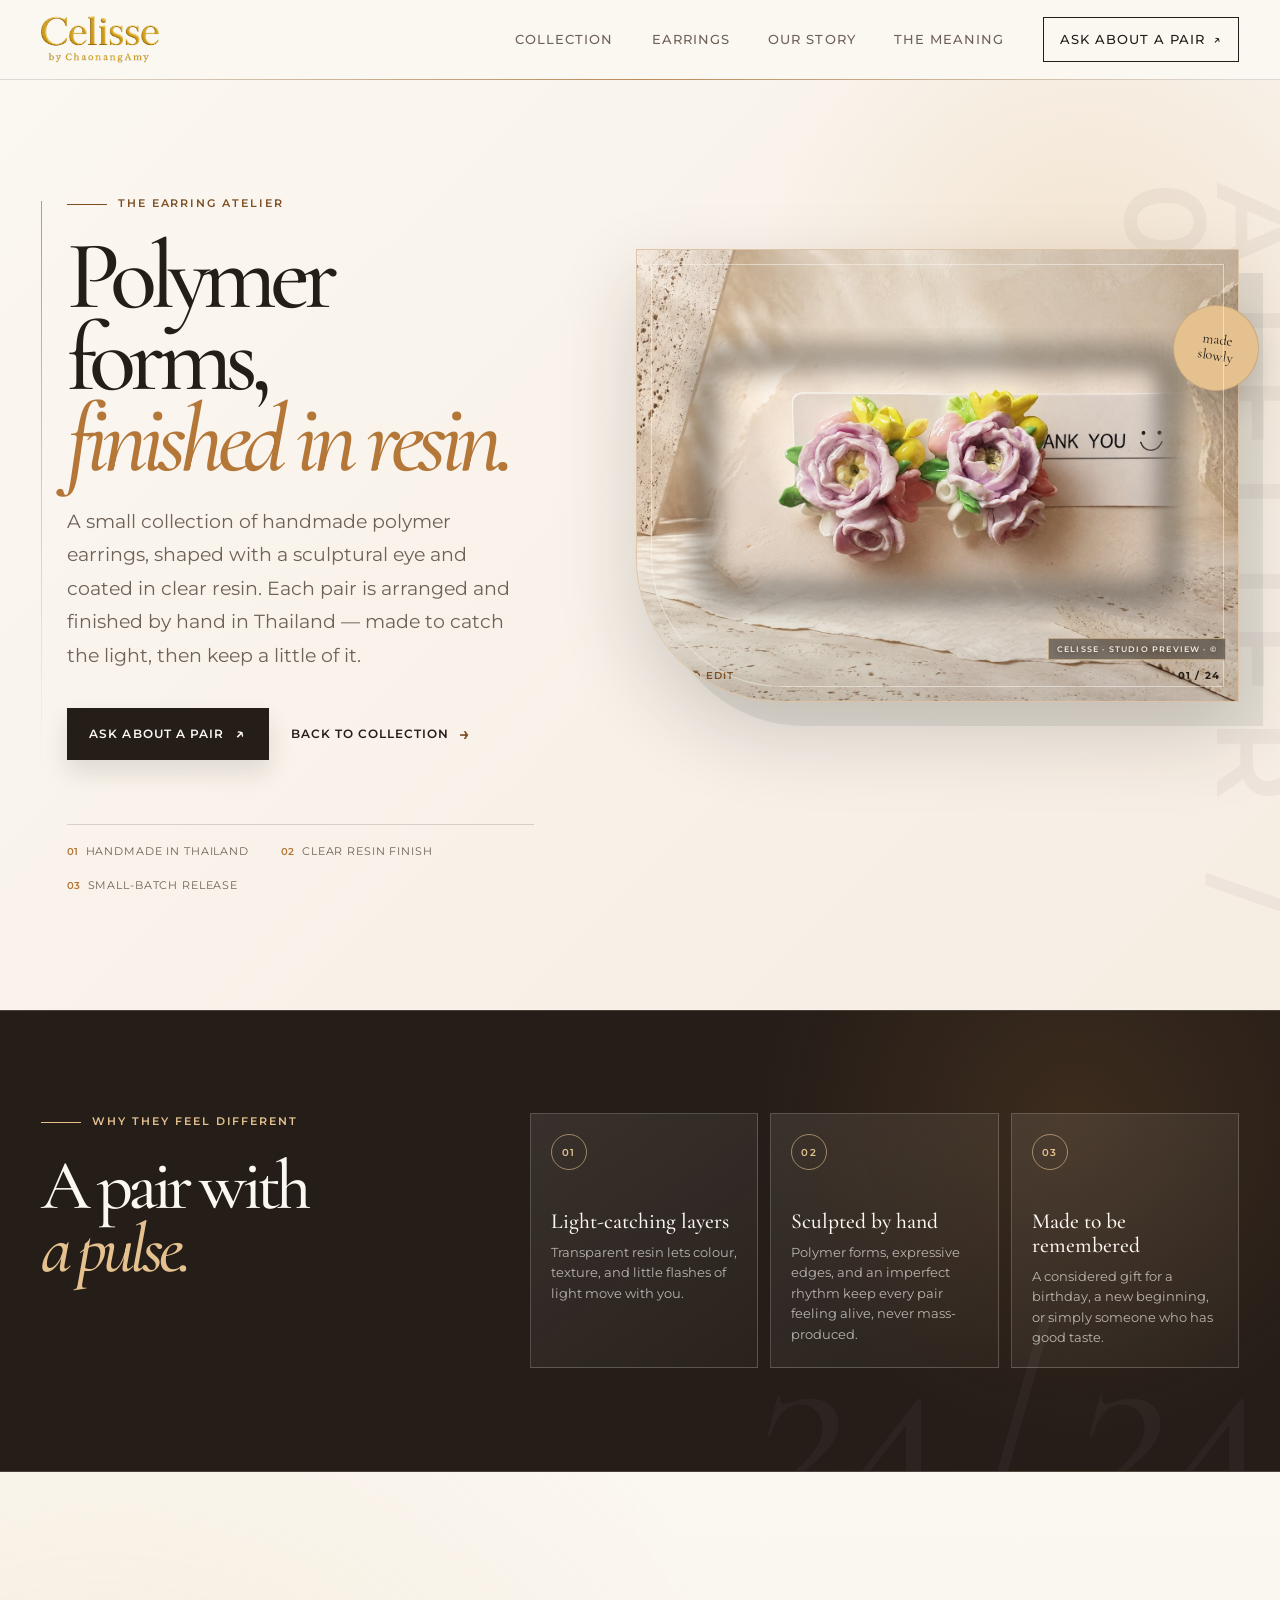
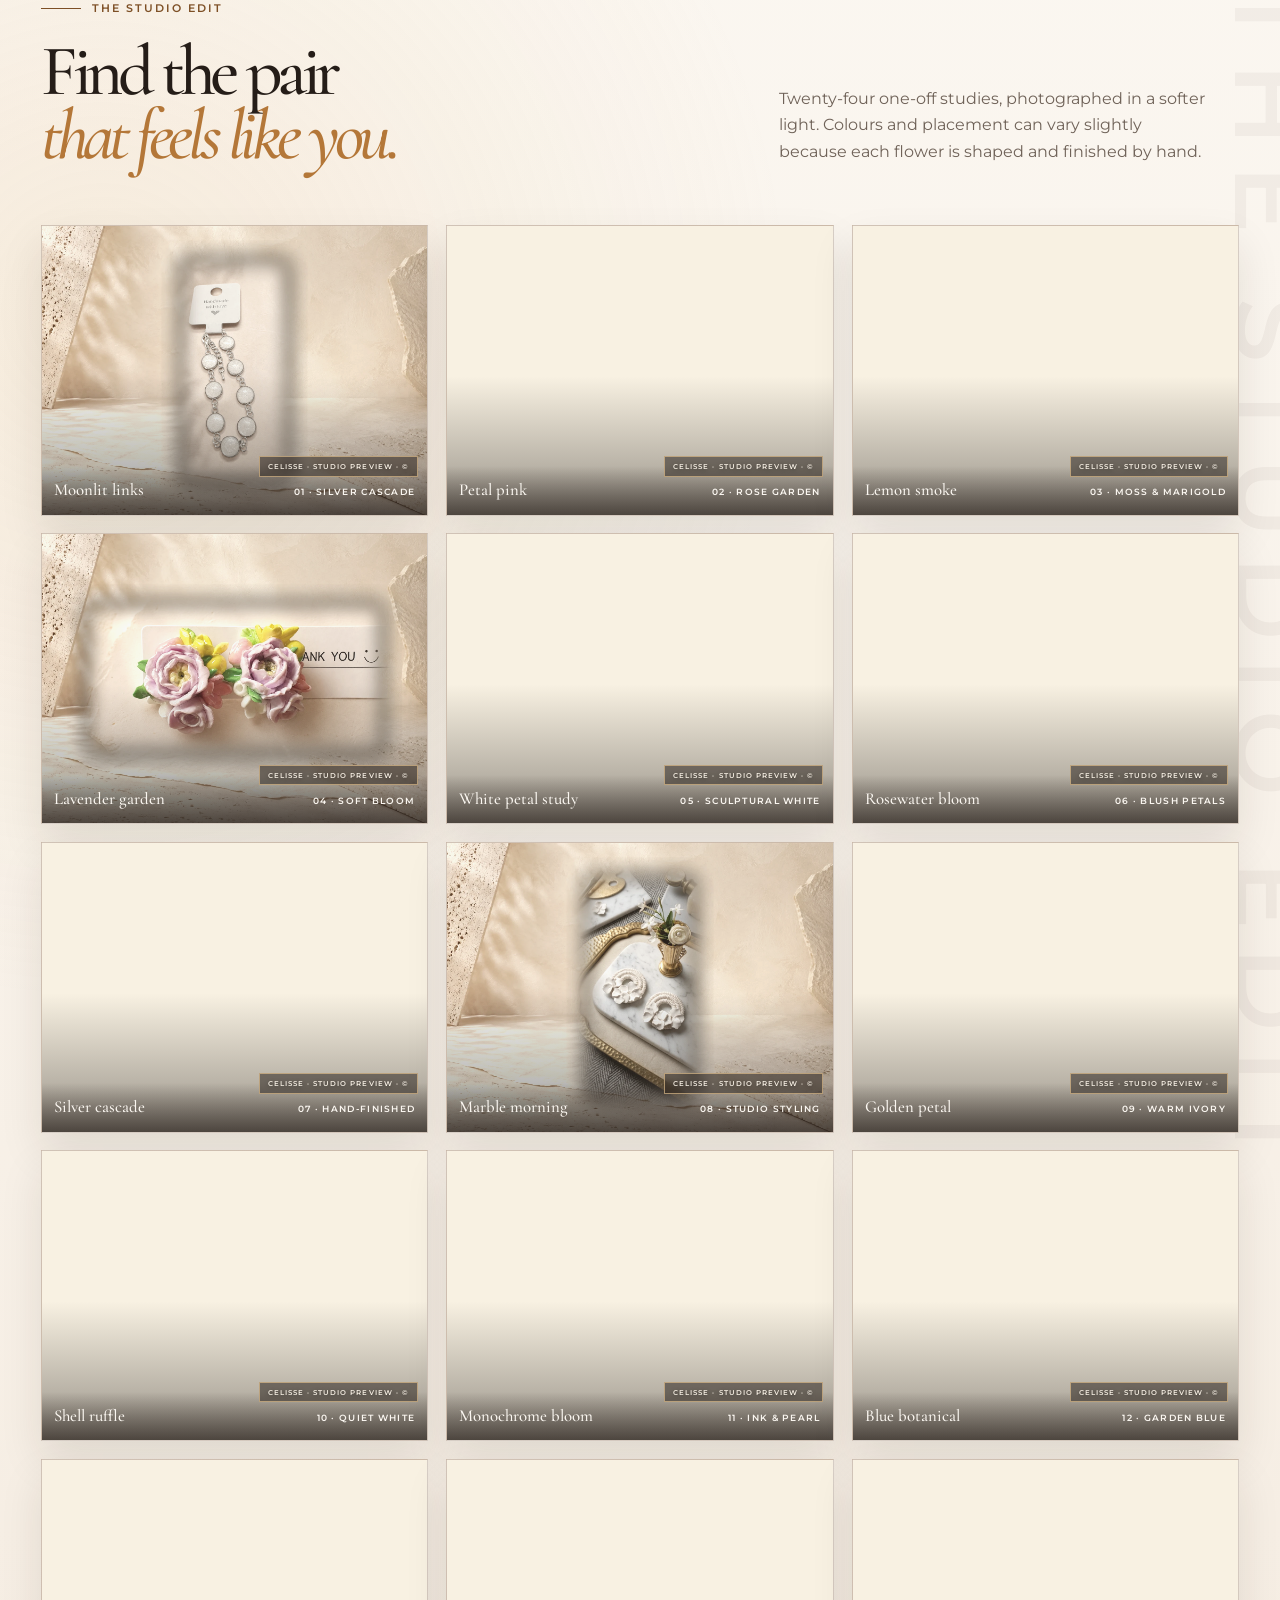
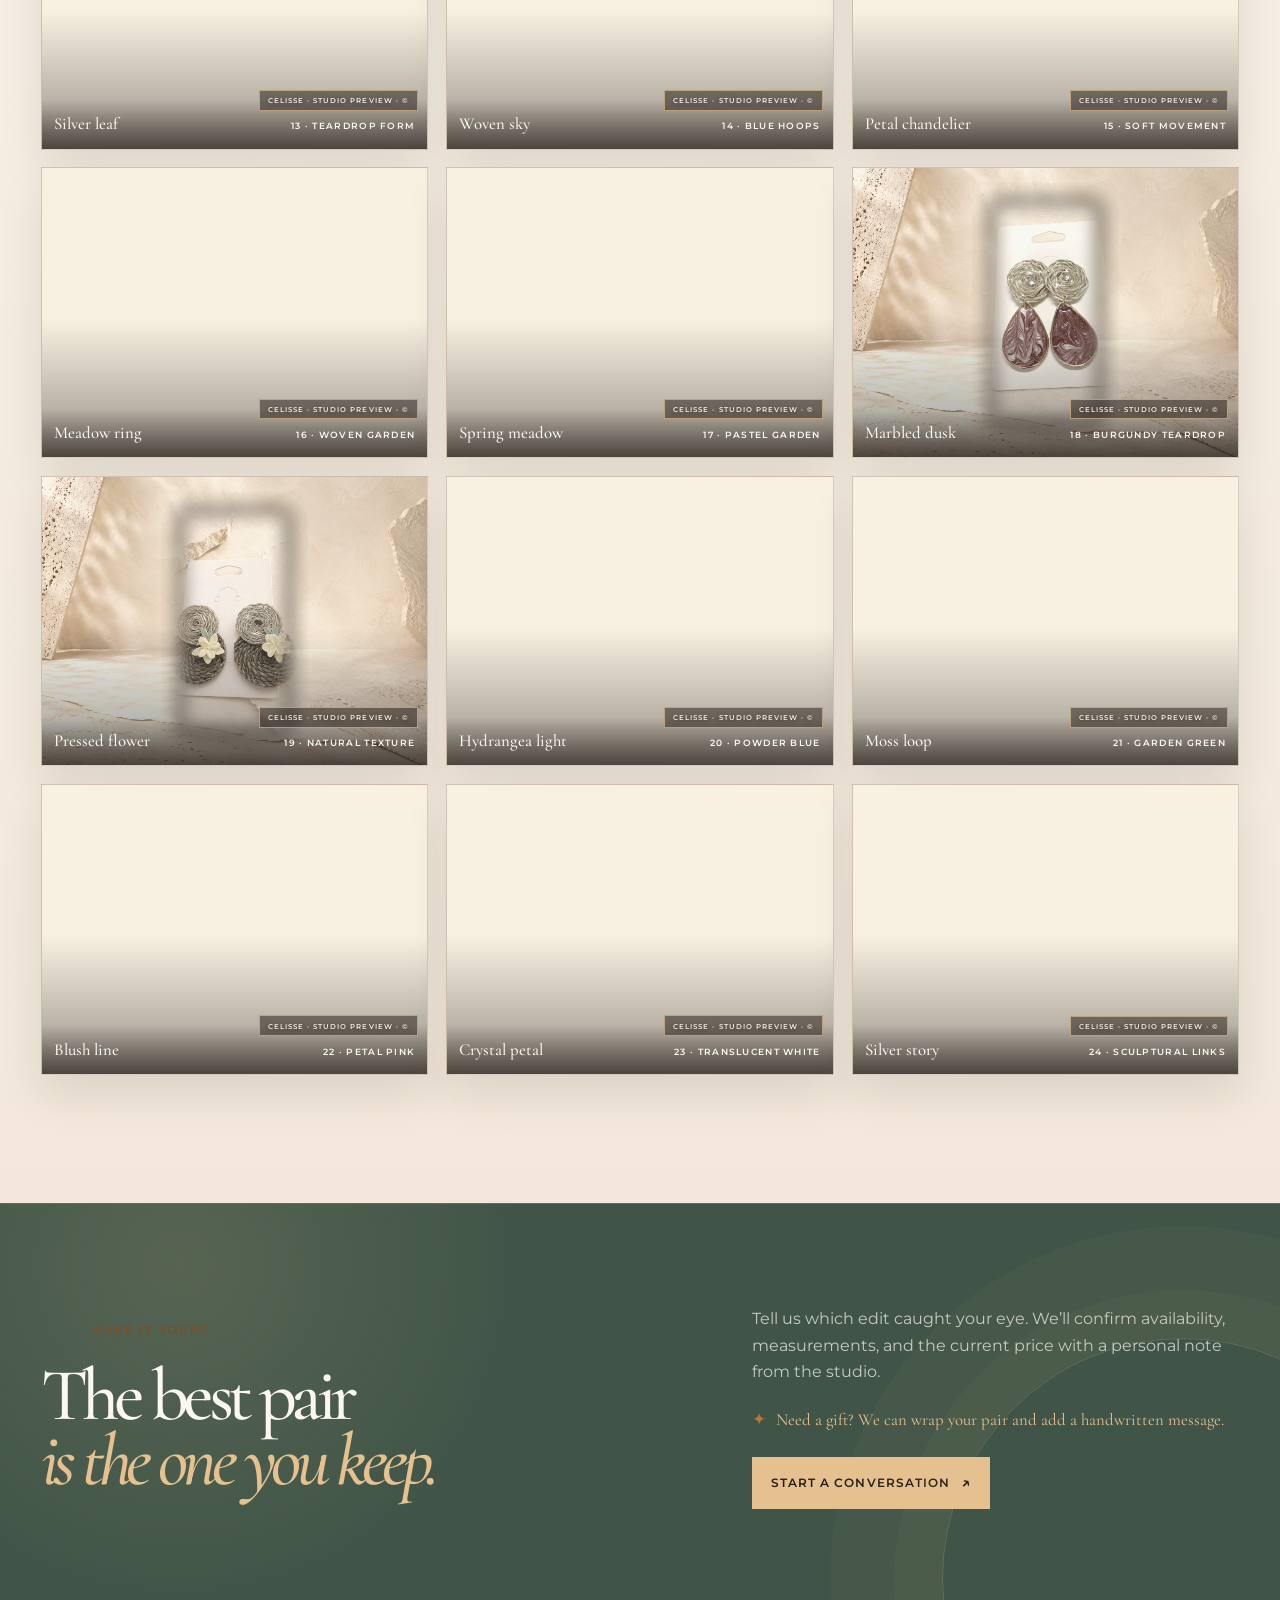
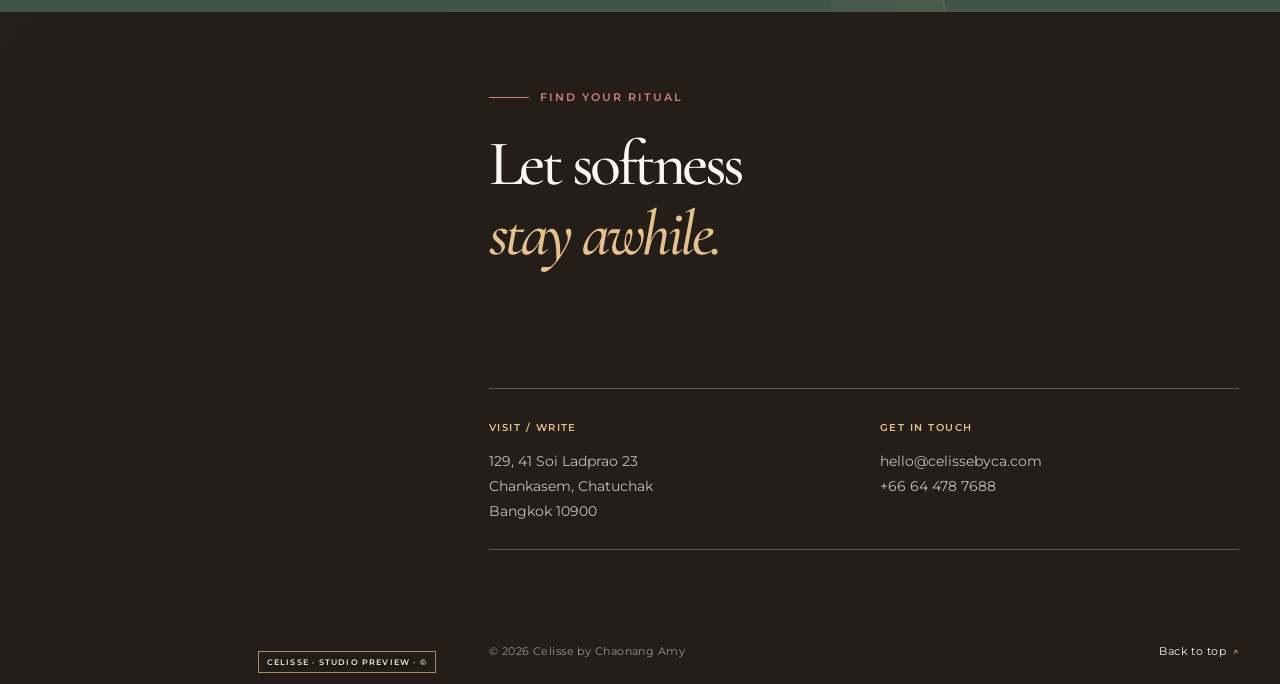
==== earrings.html @ 9ef57539 "Create generated landscape earring plates" ====
<!DOCTYPE html>
<html lang="en">
<head>
  <meta charset="UTF-8">
  <meta name="viewport" content="width=device-width, initial-scale=1.0">
  <meta name="description" content="The Celisse earring atelier — handmade polymer earrings finished with clear resin, made in small batches in Thailand.">
  <title>The Earring Atelier | Celisse by Chaonang Amy</title>
  <link rel="preconnect" href="https://fonts.googleapis.com">
  <link rel="preconnect" href="https://fonts.gstatic.com" crossorigin>
  <link href="https://fonts.googleapis.com/css2?family=Cormorant+Garamond:ital,wght@0,400;0,500;0,600;0,700;1,400;1,500&family=Montserrat:wght@400;500;600;700&display=swap" rel="stylesheet">
  <link rel="stylesheet" href="assets/css/styles.css?v=20260905-earring-luxury-v4">
</head>
<body class="earrings-page">
  <a class="skip-link" href="#main-content">Skip to content</a>

  <header class="site-header" id="top">
    <a class="brand" href="index.html#top" aria-label="Celisse by Chaonang Amy home">
      <img src="assets/images/logo-no-bg.png" alt="" class="brand-mark">
    </a>
    <button class="menu-toggle" type="button" aria-expanded="false" aria-controls="site-nav">
      <span class="menu-toggle-label">Menu</span>
      <span class="menu-icon" aria-hidden="true"><i></i><i></i></span>
    </button>
    <nav class="site-nav" id="site-nav" aria-label="Primary navigation">
      <a href="index.html#collection">Collection</a>
      <a href="earrings.html?v=earring-landscape-v1#atelier">Earrings</a>
      <a href="index.html#story">Our story</a>
      <a href="index.html#meaning">The meaning</a>
      <a class="nav-cta" href="#contact">Ask about a pair <span aria-hidden="true">↗</span></a>
    </nav>
  </header>

  <main id="main-content">
    <section class="earring-hero" id="atelier" aria-labelledby="earring-title">
      <div class="earring-hero-copy">
        <p class="eyebrow"><span class="eyebrow-line" aria-hidden="true"></span> The earring atelier</p>
        <h1 id="earring-title">Polymer forms,<br><em>finished in resin.</em></h1>
        <p class="earring-hero-intro">A small collection of handmade polymer earrings, shaped with a sculptural eye and coated in clear resin. Each pair is arranged and finished by hand in Thailand — made to catch the light, then keep a little of it.</p>
        <div class="earring-hero-actions">
          <a class="button button--solid" href="#contact">Ask about a pair <span aria-hidden="true">↗</span></a>
          <a class="text-link" href="index.html#collection">Back to collection <span aria-hidden="true">→</span></a>
        </div>
        <dl class="earring-proof" aria-label="Earring details">
          <div><dt>01</dt><dd>Handmade in Thailand</dd></div>
          <div><dt>02</dt><dd>Clear resin finish</dd></div>
          <div><dt>03</dt><dd>Small-batch release</dd></div>
        </dl>
      </div>
      <div class="earring-hero-art">
        <figure class="earring-hero-frame">
          <img src="assets/images/earrings/S__8839174_0-landscape.webp" alt="Lavender and yellow floral handmade resin earrings on a warm ivory studio surface" fetchpriority="high">
          <figcaption><span>Studio edit</span><strong>01 / 24</strong></figcaption>
        </figure>
        <span class="earring-stamp" aria-hidden="true">made<br>slowly</span>
      </div>
    </section>

    <section class="earring-values" aria-labelledby="values-title">
      <div class="earring-values-heading">
        <p class="eyebrow"><span class="eyebrow-line" aria-hidden="true"></span> Why they feel different</p>
        <h2 id="values-title">A pair with<br><em>a pulse.</em></h2>
      </div>
      <div class="earring-values-grid">
        <article><span>01</span><h3>Light-catching layers</h3><p>Transparent resin lets colour, texture, and little flashes of light move with you.</p></article>
        <article><span>02</span><h3>Sculpted by hand</h3><p>Polymer forms, expressive edges, and an imperfect rhythm keep every pair feeling alive, never mass-produced.</p></article>
        <article><span>03</span><h3>Made to be remembered</h3><p>A considered gift for a birthday, a new beginning, or simply someone who has good taste.</p></article>
      </div>
    </section>

    <section class="earring-gallery-section" id="collection" aria-labelledby="gallery-title">
      <div class="earring-section-heading">
        <div>
          <p class="eyebrow"><span class="eyebrow-line" aria-hidden="true"></span> The studio edit</p>
          <h2 id="gallery-title">Find the pair<br><em>that feels like you.</em></h2>
        </div>
        <p>Twenty-four one-off studies, photographed in a softer light. Colours and placement can vary slightly because each flower is shaped and finished by hand.</p>
      </div>

        <div class="earring-grid" aria-label="Handmade polymer earrings finished in resin collection">
        <figure class="earring-tile earring-tile--large" data-reveal><img src="assets/images/earrings/S__8593462_0-landscape.webp" alt="Silver polymer chain earrings with resin finish on an ivory surface" loading="lazy" decoding="async"><figcaption><strong>Moonlit links</strong><small>01 · silver cascade</small></figcaption></figure>
        <figure class="earring-tile" data-reveal><img src="assets/images/earrings/S__8839172_0-landscape.webp" alt="Pink floral resin earrings" loading="lazy" decoding="async"><figcaption><strong>Petal pink</strong><small>02 · rose garden</small></figcaption></figure>
        <figure class="earring-tile" data-reveal><img src="assets/images/earrings/S__8839173_0-landscape.webp" alt="Yellow and charcoal floral resin earrings" loading="lazy" decoding="async"><figcaption><strong>Lemon smoke</strong><small>03 · moss &amp; marigold</small></figcaption></figure>
        <figure class="earring-tile" data-reveal><img src="assets/images/earrings/S__8839174_0-landscape.webp" alt="Lavender and yellow floral resin earrings" loading="lazy" decoding="async"><figcaption><strong>Lavender garden</strong><small>04 · soft bloom</small></figcaption></figure>
        <figure class="earring-tile earring-tile--wide" data-reveal><img src="assets/images/earrings/S__8839175_0-landscape.webp" alt="White sculptural petal resin earrings" loading="lazy" decoding="async"><figcaption><strong>White petal study</strong><small>05 · sculptural white</small></figcaption></figure>
        <figure class="earring-tile" data-reveal><img src="assets/images/earrings/S__8839176-landscape.webp" alt="Pink and white floral resin earrings" loading="lazy" decoding="async"><figcaption><strong>Rosewater bloom</strong><small>06 · blush petals</small></figcaption></figure>
        <figure class="earring-tile" data-reveal><img src="assets/images/earrings/S__8593442-landscape.webp" alt="Silver cascading polymer earrings with resin finish" loading="lazy" decoding="async"><figcaption><strong>Silver cascade</strong><small>07 · hand-finished</small></figcaption></figure>
        <figure class="earring-tile earring-tile--wide" data-reveal><img src="assets/images/earrings/S__8593444_0-landscape.webp" alt="White floral earrings styled on a marble tray" loading="lazy" decoding="async"><figcaption><strong>Marble morning</strong><small>08 · studio styling</small></figcaption></figure>
        <figure class="earring-tile" data-reveal><img src="assets/images/earrings/S__8593445_0-landscape.webp" alt="Gold and white floral resin earrings" loading="lazy" decoding="async"><figcaption><strong>Golden petal</strong><small>09 · warm ivory</small></figcaption></figure>
        <figure class="earring-tile" data-reveal><img src="assets/images/earrings/S__8593446_0-landscape.webp" alt="White shell-like resin earrings" loading="lazy" decoding="async"><figcaption><strong>Shell ruffle</strong><small>10 · quiet white</small></figcaption></figure>
        <figure class="earring-tile" data-reveal><img src="assets/images/earrings/S__8593447_0-landscape.webp" alt="White floral resin earrings with dark accents" loading="lazy" decoding="async"><figcaption><strong>Monochrome bloom</strong><small>11 · ink &amp; pearl</small></figcaption></figure>
        <figure class="earring-tile earring-tile--wide" data-reveal><img src="assets/images/earrings/S__8593448_0-landscape.webp" alt="Blue flower resin earrings with green circular detail" loading="lazy" decoding="async"><figcaption><strong>Blue botanical</strong><small>12 · garden blue</small></figcaption></figure>
        <figure class="earring-tile" data-reveal><img src="assets/images/earrings/S__8593449_0-landscape.webp" alt="Green and silver teardrop resin earrings" loading="lazy" decoding="async"><figcaption><strong>Silver leaf</strong><small>13 · teardrop form</small></figcaption></figure>
        <figure class="earring-tile" data-reveal><img src="assets/images/earrings/S__8593450_0-landscape.webp" alt="Blue floral hoop resin earrings" loading="lazy" decoding="async"><figcaption><strong>Woven sky</strong><small>14 · blue hoops</small></figcaption></figure>
        <figure class="earring-tile" data-reveal><img src="assets/images/earrings/S__8593451_0-landscape.webp" alt="White petal chandelier resin earrings" loading="lazy" decoding="async"><figcaption><strong>Petal chandelier</strong><small>15 · soft movement</small></figcaption></figure>
        <figure class="earring-tile earring-tile--wide" data-reveal><img src="assets/images/earrings/S__8593452_0-landscape.webp" alt="Natural woven circle earrings with pale yellow flowers" loading="lazy" decoding="async"><figcaption><strong>Meadow ring</strong><small>16 · woven garden</small></figcaption></figure>
        <figure class="earring-tile" data-reveal><img src="assets/images/earrings/S__8593453_0-landscape.webp" alt="Pastel floral woven resin earrings" loading="lazy" decoding="async"><figcaption><strong>Spring meadow</strong><small>17 · pastel garden</small></figcaption></figure>
        <figure class="earring-tile earring-tile--large" data-reveal><img src="assets/images/earrings/S__8593455_0-landscape.webp" alt="Marbled burgundy teardrop resin earrings" loading="lazy" decoding="async"><figcaption><strong>Marbled dusk</strong><small>18 · burgundy teardrop</small></figcaption></figure>
        <figure class="earring-tile" data-reveal><img src="assets/images/earrings/S__8593456_0-landscape.webp" alt="Woven neutral earrings with a pale yellow flower" loading="lazy" decoding="async"><figcaption><strong>Pressed flower</strong><small>19 · natural texture</small></figcaption></figure>
        <figure class="earring-tile" data-reveal><img src="assets/images/earrings/S__8593457_0-landscape.webp" alt="Blue flower earrings with dark green circular detail" loading="lazy" decoding="async"><figcaption><strong>Hydrangea light</strong><small>20 · powder blue</small></figcaption></figure>
        <figure class="earring-tile" data-reveal><img src="assets/images/earrings/S__8593458_0-landscape.webp" alt="Green loop earrings with white flowers" loading="lazy" decoding="async"><figcaption><strong>Moss loop</strong><small>21 · garden green</small></figcaption></figure>
        <figure class="earring-tile earring-tile--wide" data-reveal><img src="assets/images/earrings/S__8593459_0-landscape.webp" alt="Pink flower earrings with slim gold bars" loading="lazy" decoding="async"><figcaption><strong>Blush line</strong><small>22 · petal pink</small></figcaption></figure>
        <figure class="earring-tile" data-reveal><img src="assets/images/earrings/S__8593460_0-landscape.webp" alt="Clear white petal drop resin earrings" loading="lazy" decoding="async"><figcaption><strong>Crystal petal</strong><small>23 · translucent white</small></figcaption></figure>
        <figure class="earring-tile" data-reveal><img src="assets/images/earrings/S__8593461_0-landscape.webp" alt="Long silver polymer chain earrings with resin finish" loading="lazy" decoding="async"><figcaption><strong>Silver story</strong><small>24 · sculptural links</small></figcaption></figure>
      </div>
    </section>

    <section class="earring-order" id="contact" aria-labelledby="order-title">
      <div>
        <p class="eyebrow"><span class="eyebrow-line" aria-hidden="true"></span> Make it yours</p>
        <h2 id="order-title">The best pair<br><em>is the one you keep.</em></h2>
      </div>
      <div class="earring-order-copy">
        <p>Tell us which edit caught your eye. We’ll confirm availability, measurements, and the current price with a personal note from the studio.</p>
        <p class="order-note"><span aria-hidden="true">✦</span> Need a gift? We can wrap your pair and add a handwritten message.</p>
        <a class="button button--solid" href="mailto:hello@celissebyca.com?subject=Celisse%20earring%20enquiry">Start a conversation <span aria-hidden="true">↗</span></a>
      </div>
    </section>
  </main>

  <footer class="site-footer earring-footer">
    <div class="footer-image"><img src="assets/images/footer-products.png" alt="Celisse botanical bath and skincare objects" loading="lazy" decoding="async"></div>
    <div class="footer-content">
      <div class="footer-heading"><p class="eyebrow"><span class="eyebrow-line" aria-hidden="true"></span> Find your ritual</p><h2>Let softness<br><em>stay awhile.</em></h2></div>
      <div class="contact-grid"><div><span class="contact-label">Visit / write</span><p>129, 41 Soi Ladprao 23<br>Chankasem, Chatuchak<br>Bangkok 10900</p></div><div><span class="contact-label">Get in touch</span><p><a href="mailto:hello@celissebyca.com">hello@celissebyca.com</a><br><a href="tel:+66644787688">+66 64 478 7688</a></p></div></div>
      <div class="footer-bottom"><span>© <span class="current-year">2026</span> Celisse by Chaonang Amy</span><a href="#top">Back to top <span aria-hidden="true">↗</span></a></div>
    </div>
  </footer>

  <script>
    document.documentElement.classList.add('js-ready');
    const menuToggle = document.querySelector('.menu-toggle');
    const siteNav = document.querySelector('#site-nav');
    menuToggle.addEventListener('click', () => {
      const isOpen = menuToggle.getAttribute('aria-expanded') === 'true';
      menuToggle.setAttribute('aria-expanded', String(!isOpen));
      siteNav.classList.toggle('is-open', !isOpen);
    });
    siteNav.querySelectorAll('a').forEach((link) => link.addEventListener('click', () => { menuToggle.setAttribute('aria-expanded', 'false'); siteNav.classList.remove('is-open'); }));
    document.querySelectorAll('a[href="#top"]').forEach((link) => link.addEventListener('click', (event) => { event.preventDefault(); window.scrollTo({ top: 0, behavior: window.matchMedia('(prefers-reduced-motion: reduce)').matches ? 'auto' : 'smooth' }); }));
    const revealItems = document.querySelectorAll('[data-reveal]');
    if ('IntersectionObserver' in window && !window.matchMedia('(prefers-reduced-motion: reduce)').matches) {
      const observer = new IntersectionObserver((entries, io) => entries.forEach((entry) => { if (entry.isIntersecting) { entry.target.classList.add('is-visible'); io.unobserve(entry.target); } }), { threshold: 0.08 });
      revealItems.forEach((item) => observer.observe(item));
    } else revealItems.forEach((item) => item.classList.add('is-visible'));
    /* Protect public image previews without blocking normal page navigation. */
    const protectedFrames = '.earring-hero-frame, .earring-tile, .footer-image';
    document.querySelectorAll('img:not(.brand-mark)').forEach((image) => {
      image.draggable = false;
      image.classList.add('protected-image');
      image.addEventListener('dragstart', (event) => event.preventDefault());
      const frame = image.closest(protectedFrames);
      if (!frame || frame.querySelector('.media-watermark')) return;
      frame.classList.add('media-protected');
      const watermark = document.createElement('span');
      watermark.className = 'media-watermark';
      watermark.setAttribute('aria-hidden', 'true');
      watermark.textContent = 'Celisse · studio preview · ©';
      frame.append(watermark);
    });
    const preventImageSelection = (event) => {
      const target = event.target;
      if (target instanceof Element && target.closest('img')) event.preventDefault();
    };
    document.addEventListener('selectstart', preventImageSelection);
    document.addEventListener('copy', (event) => {
      const selection = window.getSelection();
      if (!selection || !selection.rangeCount) return;
      const fragment = selection.getRangeAt(0).cloneContents();
      if (fragment.querySelector && fragment.querySelector('img')) event.preventDefault();
    });
    document.addEventListener('keydown', (event) => {
      if (!(event.ctrlKey || event.metaKey) || event.altKey) return;
      const active = document.activeElement;
      if (active && (active.tagName === 'INPUT' || active.tagName === 'TEXTAREA' || active.isContentEditable)) return;
      const key = event.key.toLowerCase();
      if (key === 's' || key === 'u') event.preventDefault();
    });
    document.addEventListener('contextmenu', (event) => {
      if (event.target.closest('img')) event.preventDefault();
    });
    document.querySelectorAll('.current-year').forEach((year) => { year.textContent = new Date().getFullYear(); });
  </script>
</body>
</html>
---- assets/css/styles.css ----
:root {
  --ink: #2e2924;
  --ink-soft: #665d54;
  --paper: #faf6f0;
  --paper-deep: #f1e6d9;
  --paper-warm: #e9d1b7;
  --amber: #b5782d;
  --amber-dark: #85551f;
  --rose: #d7958e;
  --rose-pale: #f3ded8;
  --moss: #697562;
  --line: rgba(46, 41, 36, 0.16);
  --serif: 'Lora', Georgia, serif;
  --sans: 'Inter', Arial, sans-serif;
  --max-width: 1240px;
  --gutter: clamp(1.25rem, 4vw, 4rem);
  --shadow: 0 24px 60px rgba(83, 56, 32, 0.14);
  --ease-silk: cubic-bezier(0.22, 0.72, 0.24, 1);
  --ease-exit: cubic-bezier(0.4, 0, 1, 1);
  --duration-fast: 180ms;
  --duration-base: 320ms;
  --duration-slow: 700ms;
}

* { box-sizing: border-box; }

html { scroll-behavior: smooth; scroll-padding-top: 5.5rem; }

body {
  margin: 0;
  overflow-x: hidden;
  background: var(--paper);
  color: var(--ink);
  font-family: var(--sans);
  font-size: 1rem;
  line-height: 1.65;
  -webkit-font-smoothing: antialiased;
}

img { display: block; max-width: 100%; }
a { color: inherit; }

.skip-link { position: fixed; top: 0.75rem; left: 0.75rem; z-index: 20; padding: 0.65rem 1rem; border-radius: 999px; background: var(--ink); color: var(--paper); transform: translateY(-160%); transition: transform var(--duration-fast) var(--ease-silk); }
.skip-link:focus { transform: translateY(0); }
:focus-visible { outline: 2px solid var(--amber-dark); outline-offset: 4px; }

.site-header { position: sticky; top: 0; z-index: 10; display: flex; align-items: center; justify-content: space-between; gap: 2rem; max-width: 1440px; margin: 0 auto; padding: 1rem var(--gutter); border-bottom: 1px solid var(--line); background: rgba(250, 246, 240, 0.9); backdrop-filter: blur(16px); }
.brand { display: inline-flex; align-items: center; gap: 0.7rem; flex-shrink: 0; text-decoration: none; }
.brand-mark { width: 3.2rem; height: 2rem; object-fit: contain; }
.brand-name { font-family: var(--serif); font-size: 1.1rem; letter-spacing: 0.02em; }
.brand-name small { display: block; margin-top: -0.25rem; color: var(--amber-dark); font-family: var(--sans); font-size: 0.58rem; font-weight: 600; letter-spacing: 0.19em; text-transform: uppercase; }
.site-nav { display: flex; align-items: center; gap: clamp(1rem, 3vw, 2.4rem); }
.site-nav a { color: var(--ink-soft); font-size: 0.8rem; font-weight: 500; letter-spacing: 0.08em; text-decoration: none; text-transform: uppercase; transition: color var(--duration-fast) var(--ease-silk); }
.site-nav a:hover { color: var(--amber-dark); }
.site-nav .nav-cta { display: inline-flex; align-items: center; gap: 0.5rem; padding: 0.7rem 1rem; border: 1px solid var(--ink); color: var(--ink); }
.site-nav .nav-cta:hover { background: var(--ink); color: var(--paper); }
.menu-toggle { display: none; }

.hero { display: grid; grid-template-columns: minmax(0, 0.93fr) minmax(22rem, 1.07fr); gap: clamp(2rem, 7vw, 7rem); align-items: center; max-width: var(--max-width); min-height: min(790px, calc(100vh - 5rem)); margin: 0 auto; padding: clamp(4.5rem, 9vw, 8rem) var(--gutter); }
.hero-copy { position: relative; z-index: 1; }
.eyebrow { display: flex; align-items: center; gap: 0.7rem; margin: 0 0 1.4rem; color: var(--amber-dark); font-size: 0.68rem; font-weight: 600; letter-spacing: 0.18em; text-transform: uppercase; }
.eyebrow-line { display: inline-block; width: 2.5rem; height: 1px; background: currentColor; }
h1, h2, h3, p { margin-top: 0; }
h1, h2, h3 { font-family: var(--serif); font-weight: 500; line-height: 1.1; }
h1 { max-width: 12ch; margin-bottom: 1.5rem; font-size: clamp(3.5rem, 7.5vw, 7.25rem); letter-spacing: -0.065em; }
h1 em, h2 em { color: var(--amber); font-style: italic; }
.hero-intro { max-width: 34rem; margin-bottom: 2.2rem; color: var(--ink-soft); font-size: clamp(1rem, 1.5vw, 1.16rem); }
.hero-actions { display: flex; flex-wrap: wrap; align-items: center; gap: 1.5rem; }
.button { display: inline-flex; align-items: center; justify-content: center; min-height: 2.9rem; padding: 0.75rem 1.1rem; border: 1px solid transparent; font-size: 0.75rem; font-weight: 600; letter-spacing: 0.09em; text-decoration: none; text-transform: uppercase; transition: background var(--duration-fast) var(--ease-silk), color var(--duration-fast) var(--ease-silk), transform var(--duration-fast) var(--ease-silk); }
.button span { margin-left: 0.65rem; font-size: 1rem; }
.button--solid { background: var(--ink); color: var(--paper); }
.button--solid:hover { background: var(--amber-dark); transform: translateY(-2px); }
.button--soft { border-color: var(--line); background: rgba(250, 246, 240, 0.72); color: var(--ink); }
.button--soft:hover { border-color: var(--ink); background: var(--paper); transform: translateY(-2px); }
.button:active, .pathway:active { transform: scale(0.98); }
.text-link { display: inline-flex; align-items: center; gap: 0.65rem; color: var(--ink); font-size: 0.78rem; font-weight: 600; letter-spacing: 0.08em; text-decoration: none; text-transform: uppercase; }
.text-link span { color: var(--amber-dark); font-size: 1.15rem; transition: transform var(--duration-fast) var(--ease-silk); }
.text-link:hover span { transform: translateX(0.25rem); }
.text-button { padding: 0; border: 0; background: transparent; cursor: pointer; font: inherit; }
.hero-notes { display: flex; flex-wrap: wrap; gap: clamp(1rem, 3vw, 2.5rem); margin: 4rem 0 0; padding: 1.1rem 0 0; border-top: 1px solid var(--line); }
.hero-notes div { display: flex; align-items: baseline; gap: 0.5rem; }
.hero-notes dt { color: var(--amber); font-size: 0.65rem; font-weight: 600; }
.hero-notes dd { margin: 0; color: var(--ink-soft); font-size: 0.7rem; letter-spacing: 0.09em; text-transform: uppercase; }

.hero-art { position: relative; min-height: 34rem; }
.hero-art-frame { position: absolute; inset: 0 2rem 2.5rem 0; overflow: hidden; background: var(--paper-warm); box-shadow: var(--shadow); }
.hero-art-frame::after { position: absolute; inset: 0; content: ''; background: linear-gradient(145deg, rgba(255, 248, 236, 0.15), transparent 55%); pointer-events: none; }
.hero-art-frame img { width: 100%; height: 100%; object-fit: cover; object-position: center; }
.hero-caption { position: absolute; right: 0; bottom: 0; display: grid; grid-template-columns: auto 1fr; gap: 1rem; width: min(21rem, 80%); padding: 1.1rem 0 0 1.2rem; border-top: 1px solid var(--ink); background: var(--paper); }
.hero-caption-number { color: var(--amber-dark); font-size: 0.65rem; font-weight: 600; letter-spacing: 0.12em; }
.hero-caption-copy { font-family: var(--serif); font-size: 1.1rem; line-height: 1.3; }
.hero-seal { position: absolute; top: 2.5rem; right: -2.4rem; display: flex; align-items: center; gap: 0.35rem; padding: 0.5rem 0.8rem; background: var(--rose); color: var(--ink); font-size: 0.62rem; font-weight: 600; letter-spacing: 0.1em; text-transform: uppercase; transform: rotate(90deg); transform-origin: center; }
.hero-seal-dot { color: var(--paper); }

@keyframes rise-in {
  from { opacity: 0; transform: translateY(1rem); }
  to { opacity: 1; transform: translateY(0); }
}

@keyframes image-in {
  from { opacity: 0; transform: translate3d(0, 1rem, 0) scale(0.985); }
  to { opacity: 1; transform: translate3d(0, 0, 0) scale(1); }
}

@keyframes dialog-in {
  from { opacity: 0; transform: translateY(0.75rem) scale(0.985); }
  to { opacity: 1; transform: translateY(0) scale(1); }
}

@keyframes status-in {
  from { opacity: 0; transform: translateY(-0.25rem); }
  to { opacity: 1; transform: translateY(0); }
}

@keyframes flame-glow {
  0%, 100% { opacity: 0.42; transform: translateX(-50%) scale(0.9); }
  32% { opacity: 0.62; transform: translateX(-50%) scale(1.02); }
  57% { opacity: 0.48; transform: translateX(-50%) scale(0.94); }
  79% { opacity: 0.7; transform: translateX(-50%) scale(1.06); }
}

@keyframes flame-shimmer {
  0%, 100% { opacity: 0.08; transform: translateX(-50%) rotate(-2deg) scale(0.94, 0.9); }
  28% { opacity: 0.16; transform: translateX(-48%) rotate(2deg) scale(1.02, 1.03); }
  53% { opacity: 0.1; transform: translateX(-52%) rotate(-1deg) scale(0.97, 0.94); }
  76% { opacity: 0.18; transform: translateX(-49%) rotate(3deg) scale(1.01, 1.05); }
}

.js-ready .hero-copy > .eyebrow,
.js-ready .hero-copy > h1,
.js-ready .hero-copy > .hero-intro,
.js-ready .hero-copy > .hero-actions,
.js-ready .hero-copy > .hero-notes { animation: rise-in var(--duration-slow) var(--ease-silk) both; }
.js-ready .hero-copy > h1 { animation-delay: 70ms; }
.js-ready .hero-copy > .hero-intro { animation-delay: 140ms; }
.js-ready .hero-copy > .hero-actions { animation-delay: 210ms; }
.js-ready .hero-copy > .hero-notes { animation-delay: 280ms; }
.js-ready .hero-art { animation: image-in 900ms var(--ease-silk) 100ms both; }
.hero-flame { position: absolute; top: 22%; left: 67%; z-index: 2; width: 2rem; height: 2.2rem; pointer-events: none; transform: translate(-50%, -100%); mix-blend-mode: screen; }
.hero-flame::after { position: absolute; bottom: -0.1rem; left: 50%; width: 0.48rem; height: 0.18rem; border-radius: 50%; background: rgba(255, 209, 121, 0.48); content: ''; filter: blur(0.16rem); transform: translateX(-50%); }
.flame-glow { position: absolute; bottom: -0.1rem; left: 50%; width: 1.8rem; height: 1.65rem; border-radius: 50%; background: rgba(255, 167, 65, 0.22); content: ''; filter: blur(0.72rem); transform: translateX(-50%); animation: flame-glow 1.47s var(--ease-silk) -0.21s infinite; }
.flame-shimmer { position: absolute; bottom: 0.15rem; left: 50%; width: 0.44rem; height: 1.55rem; border-radius: 50% 50% 44% 48%; background: linear-gradient(180deg, rgba(255, 249, 196, 0.12), rgba(255, 174, 56, 0.07)); filter: blur(0.14rem); transform-origin: 50% 100%; transform: translateX(-50%); animation: flame-shimmer 1.13s var(--ease-silk) -0.46s infinite; }

.pathways { border-block: 1px solid var(--line); background: var(--paper-deep); }
.pathways-inner { display: grid; grid-template-columns: minmax(16rem, 0.72fr) minmax(0, 1.28fr); gap: clamp(2rem, 7vw, 7rem); max-width: var(--max-width); margin: 0 auto; padding: clamp(3.5rem, 7vw, 6rem) var(--gutter); }
.pathways-heading h2 { margin-bottom: 0; font-size: clamp(2.35rem, 4.5vw, 4.2rem); }
.pathway-grid { display: grid; grid-template-columns: repeat(3, minmax(0, 1fr)); gap: 1rem; }
.pathway { --spot-x: 50%; --spot-y: 50%; position: relative; display: flex; flex-direction: column; min-height: 13.5rem; padding: 1.25rem; border: 1px solid var(--line); background: rgba(250, 246, 240, 0.6); color: var(--ink); text-align: left; text-decoration: none; overflow: hidden; transition: background var(--duration-base) var(--ease-silk), color var(--duration-base) var(--ease-silk), transform var(--duration-base) var(--ease-silk), border-color var(--duration-base) var(--ease-silk); }
.pathway::before { position: absolute; top: 0; right: 1.25rem; left: 1.25rem; height: 2px; background: var(--amber); content: ''; transform: scaleX(0); transform-origin: left; transition: transform 500ms var(--ease-silk); }
.pathway::after { position: absolute; inset: 0; background: radial-gradient(circle at var(--spot-x) var(--spot-y), rgba(255, 255, 255, 0.2), transparent 35%); content: ''; opacity: 0; pointer-events: none; transition: opacity var(--duration-base) var(--ease-silk); }
.pathway:hover { border-color: rgba(46, 41, 36, 0.38); background: var(--ink); color: var(--paper); transform: translateY(-4px); }
.pathway:hover::before { transform: scaleX(1); }
.pathway:hover::after { opacity: 1; }
.pathway--button { font: inherit; cursor: pointer; }
.pathway-number { position: relative; z-index: 1; color: var(--amber-dark); font-size: 0.65rem; font-weight: 600; letter-spacing: 0.12em; transition: color var(--duration-base) var(--ease-silk), transform var(--duration-base) var(--ease-silk); }
.pathway:hover .pathway-number { transform: translateX(0.18rem); }
.pathway:hover .pathway-number { color: var(--paper-warm); }
.pathway-title, .pathway-copy, .pathway-arrow { position: relative; z-index: 1; }
.pathway-title { margin-top: auto; font-family: var(--serif); font-size: 1.2rem; line-height: 1.2; }
.pathway-copy { margin-top: 0.55rem; color: var(--ink-soft); font-size: 0.78rem; line-height: 1.5; transition: color var(--duration-base) var(--ease-silk); }
.pathway:hover .pathway-copy { color: rgba(250, 246, 240, 0.72); }
.pathway-arrow { position: absolute; top: 1rem; right: 1rem; color: var(--amber-dark); font-size: 1.2rem; transition: color var(--duration-base) var(--ease-silk), transform var(--duration-base) var(--ease-silk); }
.pathway:hover .pathway-arrow { transform: translate(0.18rem, -0.18rem) rotate(-8deg); }
.pathway:hover .pathway-arrow { color: var(--paper-warm); }

.section { max-width: var(--max-width); margin: 0 auto; padding: clamp(5rem, 10vw, 9rem) var(--gutter); }
.collection { border-top: 1px solid var(--line); }
.section-heading { display: grid; grid-template-columns: minmax(0, 1.2fr) minmax(15rem, 0.8fr); align-items: end; gap: 3rem; margin-bottom: 4rem; }
h2 { margin-bottom: 1.25rem; font-size: clamp(2.7rem, 5vw, 5rem); letter-spacing: -0.055em; }
.section-lede { max-width: 26rem; margin: 0 0 0.25rem; color: var(--ink-soft); }
.product-grid { display: grid; grid-template-columns: repeat(3, minmax(0, 1fr)); gap: clamp(1rem, 3vw, 2.5rem); align-items: start; }
.product-card:nth-child(2) { margin-top: 4rem; }
.product-card:nth-child(3) { margin-top: 1.5rem; }
.product-card { --spot-x: 50%; --spot-y: 50%; }
.product-media { position: relative; overflow: hidden; aspect-ratio: 0.82; background: var(--paper-deep); }
.product-media::before { position: absolute; inset: 0; z-index: 1; background: radial-gradient(circle at var(--spot-x) var(--spot-y), rgba(255, 250, 236, 0.28), transparent 30%); content: ''; opacity: 0; pointer-events: none; transition: opacity 500ms var(--ease-silk); }
.product-media::after { position: absolute; inset: 0; z-index: 1; content: ''; background: linear-gradient(180deg, transparent 65%, rgba(46, 41, 36, 0.12)); pointer-events: none; }
.product-media img { width: 100%; height: 100%; object-fit: cover; transition: transform 700ms var(--ease-silk), filter 700ms var(--ease-silk); }
.product-card:hover .product-media::before { opacity: 1; }
.product-card:hover .product-media img { filter: saturate(1.04); transform: scale(1.035); }
.product-card:first-child .product-media { aspect-ratio: 0.72; background: radial-gradient(circle at 50% 35%, #f1d8ae, #d7b27a 100%); }
.product-card:first-child .product-media img { object-fit: contain; object-position: center; }
.product-card:nth-child(2) .product-media img { object-position: center; }
.product-card:nth-child(3) .product-media img { object-position: center 40%; }
.product-index { position: absolute; top: 1rem; left: 1rem; z-index: 2; padding: 0.35rem 0.5rem; background: var(--paper); color: var(--amber-dark); font-size: 0.65rem; font-weight: 600; letter-spacing: 0.1em; transition: background var(--duration-base) var(--ease-silk), color var(--duration-base) var(--ease-silk), transform var(--duration-base) var(--ease-silk); }
.product-card:hover .product-index { background: var(--amber); color: var(--paper); transform: translate(0.15rem, -0.15rem) rotate(-3deg); }
.product-info { padding: 1.4rem 0.25rem 0; transition: transform var(--duration-base) var(--ease-silk); }
.product-card:hover .product-info { transform: translateY(-0.2rem); }
.product-kicker { margin-bottom: 0.55rem; color: var(--amber-dark); font-size: 0.65rem; font-weight: 600; letter-spacing: 0.15em; text-transform: uppercase; }
.product-info h3 { position: relative; width: fit-content; margin-bottom: 0.7rem; font-size: clamp(1.55rem, 2.3vw, 2.15rem); }
.product-info h3::after { position: absolute; right: 0; bottom: -0.3rem; left: 0; height: 1px; background: var(--amber); content: ''; transform: scaleX(0); transform-origin: left; transition: transform 450ms var(--ease-silk); }
.product-card:hover .product-info h3::after { transform: scaleX(1); }
.product-info p:not(.product-kicker):not(.product-status) { min-height: 5.2rem; margin-bottom: 1.4rem; color: var(--ink-soft); font-size: 0.92rem; }
.product-status { display: flex; align-items: center; gap: 0.45rem; margin: -0.45rem 0 1.1rem; color: var(--amber-dark); font-size: 0.63rem; font-weight: 600; letter-spacing: 0.08em; text-transform: uppercase; }
.product-status-dot { width: 0.38rem; height: 0.38rem; border-radius: 50%; background: var(--amber); box-shadow: 0 0 0 0.2rem rgba(181, 120, 45, 0.12); }
.collection-family { position: relative; display: grid; grid-template-columns: minmax(0, 0.72fr) minmax(0, 1.28fr); gap: clamp(2rem, 6vw, 5rem); margin-top: clamp(5rem, 9vw, 8rem); padding: clamp(1.5rem, 4vw, 3rem) 0; border-block: 1px solid var(--line); }
.collection-family::before { position: absolute; top: -1px; left: 0; width: min(10rem, 28%); height: 1px; background: var(--amber); content: ''; }
.family-intro { position: relative; align-self: center; max-width: 25rem; padding-left: 1.25rem; }
.family-intro::before { position: absolute; top: 0.3rem; bottom: 0.3rem; left: 0; width: 2px; background: var(--rose); content: ''; transform: scaleY(0.55); transform-origin: center; transition: transform 600ms var(--ease-silk); }
.collection-family:hover .family-intro::before { transform: scaleY(1); }
.family-intro h3 { margin-bottom: 1rem; font-size: clamp(2.25rem, 4.6vw, 4.2rem); letter-spacing: -0.055em; line-height: 0.98; }
.family-intro h3 em { color: var(--amber-dark); }
.family-intro > p:not(.eyebrow):not(.product-status) { margin-bottom: 1.35rem; color: var(--ink-soft); font-size: 0.92rem; line-height: 1.65; }
.family-intro .product-status { margin: 0 0 1.15rem; }
.family-gallery { display: grid; grid-template-columns: minmax(0, 1.25fr) minmax(0, 0.75fr); grid-template-rows: repeat(2, minmax(9rem, 1fr)); gap: 0.8rem; min-width: 0; }
.family-gallery figure { position: relative; min-width: 0; min-height: 0; overflow: hidden; background: var(--paper-deep); }
.family-gallery figure::after { position: absolute; inset: 0; background: linear-gradient(180deg, transparent 58%, rgba(46, 41, 36, 0.28)); content: ''; pointer-events: none; }
.family-gallery figure:hover img { filter: saturate(1.08); transform: scale(1.045); }
.family-gallery img { width: 100%; height: 100%; object-fit: cover; transition: transform 800ms var(--ease-silk), filter 800ms var(--ease-silk); }
.family-gallery-feature { grid-row: 1 / -1; min-height: 27rem; }
.family-gallery-feature img { object-position: center 52%; }
.family-gallery figure:nth-child(2) img { object-position: center 36%; }
.family-gallery figure:nth-child(3) img { object-position: center 44%; }
.family-gallery figcaption { position: absolute; right: 0.7rem; bottom: 0.6rem; z-index: 1; color: var(--paper); font-size: 0.6rem; font-weight: 600; letter-spacing: 0.12em; text-transform: uppercase; }.collection-cta { position: relative; display: flex; align-items: center; justify-content: space-between; gap: 2rem; margin-top: clamp(4rem, 8vw, 7rem); padding: clamp(1.5rem, 3vw, 2.4rem); border: 1px solid var(--line); background: var(--paper-deep); overflow: hidden; }
.collection-cta::before { position: absolute; top: 0; left: -25%; width: 35%; height: 1px; background: var(--amber); content: ''; opacity: 0; transition: left 800ms var(--ease-silk), opacity var(--duration-base) var(--ease-silk); }
.collection-cta:hover::before { left: 90%; opacity: 1; }
.collection-cta h3 { margin-bottom: 0.45rem; font-size: clamp(1.5rem, 2.4vw, 2.1rem); }
.collection-cta p:not(.product-kicker) { max-width: 36rem; margin: 0; color: var(--ink-soft); font-size: 0.9rem; }
.collection-cta-actions { display: flex; flex-wrap: wrap; align-items: center; justify-content: flex-end; gap: 1.3rem; }

.story { display: grid; grid-template-columns: minmax(0, 0.85fr) minmax(0, 1fr); gap: clamp(2rem, 8vw, 8rem); align-items: center; }
.story-image { position: relative; max-width: 29rem; margin: 0 auto; }
.story-image::before { position: absolute; inset: 0.8rem -0.8rem -0.8rem 0.8rem; border: 1px solid var(--rose); content: ''; opacity: 0.72; pointer-events: none; transform: rotate(1.2deg); transition: transform 700ms var(--ease-silk), opacity var(--duration-base) var(--ease-silk); }
.story-image:hover::before { opacity: 1; transform: rotate(-1deg) translate(0.2rem, -0.2rem); }
.story-image img { position: relative; z-index: 1; width: 100%; aspect-ratio: 0.8; object-fit: cover; box-shadow: var(--shadow); transition: filter 700ms var(--ease-silk), transform 700ms var(--ease-silk); }
.story-image:hover img { filter: saturate(1.05); transform: translate(-0.2rem, -0.2rem); }
.image-note { position: absolute; right: -2.3rem; bottom: 3rem; z-index: 2; padding: 0.8rem 1rem; background: var(--moss); color: var(--paper); font-family: var(--serif); font-size: 0.95rem; line-height: 1.3; transform: rotate(-5deg); transition: transform 500ms var(--ease-silk), box-shadow 500ms var(--ease-silk); }
.story-image:hover .image-note { box-shadow: 0 12px 24px rgba(46, 41, 36, 0.16); transform: rotate(-2deg) translate(0.25rem, -0.2rem); }
.story-copy { max-width: 33rem; }
.story-copy > p:not(.eyebrow):not(.signature) { color: var(--ink-soft); }
blockquote { margin: 2rem 0 1rem; padding-left: 1.25rem; border-left: 2px solid var(--rose); color: var(--ink); font-family: var(--serif); font-size: clamp(1.3rem, 2.4vw, 1.8rem); line-height: 1.4; }
.signature { color: var(--amber-dark); font-family: var(--serif); font-size: 1.05rem; font-style: italic; }

.meaning { display: grid; grid-template-columns: minmax(0, 0.9fr) minmax(0, 1.1fr); gap: clamp(2rem, 8vw, 8rem); background: var(--rose-pale); }
.meaning-intro > p:last-child { max-width: 29rem; color: var(--ink-soft); }
.meaning-list { border-top: 1px solid rgba(46, 41, 36, 0.25); }
.meaning-item { position: relative; display: grid; grid-template-columns: 3rem 1fr; gap: 1rem; padding: 1.5rem 0; border-bottom: 1px solid rgba(46, 41, 36, 0.25); transition: padding var(--duration-base) var(--ease-silk); }
.meaning-item::before { position: absolute; top: 0; bottom: 0; left: -1.2rem; width: 2px; background: var(--amber); content: ''; transform: scaleY(0); transform-origin: bottom; transition: transform 450ms var(--ease-silk); }
.meaning-item:hover { padding-left: 0.45rem; }
.meaning-item:hover::before { transform: scaleY(1); }
.meaning-number { color: var(--amber-dark); font-size: 0.7rem; font-weight: 600; letter-spacing: 0.12em; transition: color var(--duration-base) var(--ease-silk), transform var(--duration-base) var(--ease-silk); }
.meaning-item:hover .meaning-number { color: var(--ink); transform: translateX(0.2rem); }
.meaning-item h3 { margin-bottom: 0.35rem; font-size: 1.55rem; }
.meaning-item h3, .meaning-item p { transition: transform var(--duration-base) var(--ease-silk); }
.meaning-item:hover h3 { transform: translateX(0.15rem); }
.meaning-item p { max-width: 25rem; margin: 0; color: var(--ink-soft); font-size: 0.9rem; }

.js-ready [data-reveal] { opacity: 0; transform: translateY(1.25rem); transition: opacity var(--duration-slow) var(--ease-silk), transform var(--duration-slow) var(--ease-silk); }
.js-ready [data-reveal].is-visible { opacity: 1; transform: none; }
.js-ready .pathway:nth-child(2), .js-ready .product-card:nth-child(2) { transition-delay: 40ms; }
.js-ready .pathway:nth-child(3), .js-ready .product-card:nth-child(3) { transition-delay: 80ms; }

.quote-dialog[open] { animation: dialog-in var(--duration-base) var(--ease-silk) both; }

.scent-dialog { width: min(54rem, calc(100% - 2rem)); max-height: calc(100vh - 2rem); padding: 0; border: 0; background: var(--paper); color: var(--ink); box-shadow: 0 30px 90px rgba(46, 41, 36, 0.32); }
.scent-dialog[open] { animation: dialog-in var(--duration-base) var(--ease-silk) both; }
.scent-dialog::backdrop { background: rgba(46, 41, 36, 0.58); backdrop-filter: blur(4px); }
.scent-dialog-inner { position: relative; max-height: calc(100vh - 2rem); padding: clamp(2rem, 5vw, 4rem); overflow: auto; }
.scent-dialog h2 { margin-bottom: 1rem; font-size: clamp(2.4rem, 5vw, 4rem); }
.scent-form { display: grid; gap: 1.75rem; margin-top: 2rem; }
.scent-form fieldset { margin: 0; padding: 0 0 1.5rem; border: 0; border-bottom: 1px solid var(--line); }
.scent-form legend { display: flex; align-items: baseline; gap: 0.75rem; width: 100%; margin-bottom: 0.9rem; color: var(--ink); font-family: var(--serif); font-size: 1.15rem; }
.scent-form legend span { color: var(--amber-dark); font-family: var(--sans); font-size: 0.65rem; font-weight: 600; letter-spacing: 0.12em; }
.scent-options { display: grid; grid-template-columns: repeat(2, minmax(0, 1fr)); gap: 0.65rem; }
.scent-options--four { grid-template-columns: repeat(4, minmax(0, 1fr)); }
.scent-options--three { grid-template-columns: repeat(3, minmax(0, 1fr)); }
.scent-option { position: relative; display: flex; min-height: 4.65rem; padding: 0.8rem 0.85rem; border: 1px solid var(--line); background: rgba(255, 253, 249, 0.52); cursor: pointer; transition: border-color var(--duration-fast) var(--ease-silk), background var(--duration-fast) var(--ease-silk), transform var(--duration-fast) var(--ease-silk); }
.scent-option:hover { border-color: var(--amber); transform: translateY(-2px); }
.scent-option:has(input:checked) { border-color: var(--amber-dark); background: var(--paper-warm); box-shadow: inset 0 0 0 1px var(--amber-dark); }
.scent-option input { position: absolute; width: 1px; height: 1px; opacity: 0; }
.scent-option input:focus-visible + span { outline: 2px solid var(--amber-dark); outline-offset: 3px; }
.scent-option span { display: grid; align-content: center; gap: 0.25rem; }
.scent-option strong { font-family: var(--serif); font-size: 1rem; font-weight: 500; }
.scent-option small { color: var(--ink-soft); font-size: 0.7rem; line-height: 1.35; }
.scent-submit { justify-self: start; cursor: pointer; }
.form-status { grid-column: 1 / -1; margin: -0.45rem 0 0; padding: 0.75rem 0.85rem; border-left: 2px solid var(--amber); background: rgba(233, 209, 183, 0.42); color: var(--ink-soft); font-size: 0.78rem; line-height: 1.5; }
.form-status[hidden] { display: none; }
.form-status:not([hidden]) { animation: status-in var(--duration-fast) var(--ease-silk) both; }
.form-status[data-state="error"] { border-color: var(--rose); background: var(--rose-pale); }
.form-status[data-state="success"] { border-color: var(--moss); background: rgba(105, 117, 98, 0.12); }
.quote-submit:disabled { cursor: default; opacity: 0.68; transform: none; }
.scent-result { margin-top: 2rem; padding: clamp(1.5rem, 4vw, 2.5rem); border: 1px solid var(--line); background: var(--paper-deep); }
.scent-result[hidden] { display: none; }
.scent-result h3 { margin-bottom: 0.65rem; font-size: clamp(1.8rem, 4vw, 2.7rem); }
.scent-result > p:not(.product-kicker):not(.scent-result-note) { max-width: 38rem; margin-bottom: 1.3rem; color: var(--ink-soft); }
.scent-result-notes { display: flex; flex-wrap: wrap; align-items: baseline; gap: 0.6rem; margin-bottom: 1rem; }
.scent-result-notes span { color: var(--amber-dark); font-size: 0.65rem; font-weight: 600; letter-spacing: 0.12em; text-transform: uppercase; }
.scent-result-notes strong { font-family: var(--serif); font-size: 1.1rem; font-weight: 500; }
.scent-result-note { max-width: 38rem; margin-bottom: 1.35rem; color: var(--ink-soft); font-size: 0.75rem; }
.scent-result-actions { display: flex; flex-wrap: wrap; align-items: center; gap: 1.2rem; }

.quote-dialog { width: min(43rem, calc(100% - 2rem)); max-height: calc(100vh - 2rem); padding: 0; border: 0; background: var(--paper); color: var(--ink); box-shadow: 0 30px 90px rgba(46, 41, 36, 0.32); }
.quote-dialog::backdrop { background: rgba(46, 41, 36, 0.58); backdrop-filter: blur(4px); }
.quote-dialog-inner { position: relative; padding: clamp(2rem, 5vw, 4rem); overflow: auto; }
.dialog-close { position: absolute; top: 1rem; right: 1rem; width: 2.75rem; height: 2.75rem; border: 1px solid var(--line); border-radius: 50%; background: transparent; color: var(--ink); font-size: 1.6rem; line-height: 1; cursor: pointer; }
.dialog-close:hover { background: var(--ink); color: var(--paper); }
.quote-dialog h2 { margin-bottom: 1rem; font-size: clamp(2.4rem, 5vw, 4rem); }
.dialog-intro { max-width: 32rem; color: var(--ink-soft); font-size: 0.9rem; }
.quote-form { display: grid; grid-template-columns: repeat(2, minmax(0, 1fr)); gap: 1rem; margin-top: 2rem; }
.quote-form label { display: grid; gap: 0.45rem; color: var(--ink-soft); font-size: 0.68rem; font-weight: 600; letter-spacing: 0.09em; text-transform: uppercase; }
.quote-form input, .quote-form select, .quote-form textarea { width: 100%; min-height: 2.85rem; padding: 0.7rem 0.75rem; border: 1px solid var(--line); border-radius: 0; background: #fffdf9; color: var(--ink); font: inherit; font-size: 0.9rem; letter-spacing: normal; text-transform: none; }
.quote-form textarea { resize: vertical; }
.quote-form input:focus, .quote-form select:focus, .quote-form textarea:focus { border-color: var(--amber-dark); outline: 2px solid rgba(133, 85, 31, 0.24); outline-offset: 2px; }
.quote-form-wide { grid-column: 1 / -1; }
.quote-submit { grid-column: 1 / -1; justify-self: start; cursor: pointer; }

.site-footer { display: grid; grid-template-columns: minmax(14rem, 0.7fr) minmax(0, 1.3fr); max-width: 1440px; margin: 0 auto; background: var(--ink); color: var(--paper); }
.footer-image { position: relative; min-height: 33rem; overflow: hidden; }
.footer-image::after { position: absolute; inset: 0; background: linear-gradient(135deg, rgba(46, 41, 36, 0.15), transparent 55%); content: ''; pointer-events: none; }
.footer-image img { width: 100%; height: 100%; min-height: 33rem; object-fit: cover; object-position: center; opacity: 0.75; transition: opacity 700ms var(--ease-silk), transform 900ms var(--ease-silk); }
.footer-image:hover img { opacity: 0.9; transform: scale(1.025); }
.footer-content { display: flex; flex-direction: column; justify-content: space-between; padding: clamp(3rem, 6vw, 6rem) var(--gutter) 1.4rem; }
.footer-heading .eyebrow { color: var(--rose); }
.footer-heading h2 { margin-bottom: 3rem; color: var(--paper); }
.footer-heading h2 em { color: var(--paper-warm); }
.contact-grid { display: grid; grid-template-columns: repeat(2, minmax(0, 1fr)); gap: 2rem; padding: 1.5rem 0; border-top: 1px solid rgba(250, 246, 240, 0.28); border-bottom: 1px solid rgba(250, 246, 240, 0.28); }
.contact-label { color: var(--paper-warm); font-size: 0.65rem; font-weight: 600; letter-spacing: 0.14em; text-transform: uppercase; }
.contact-grid p { margin: 0.6rem 0 0; color: rgba(250, 246, 240, 0.75); font-size: 0.88rem; line-height: 1.8; }
.contact-grid a { position: relative; display: inline-block; text-decoration: none; text-underline-offset: 0.2em; }
.contact-grid a::after { position: absolute; right: 0; bottom: -0.12rem; left: 0; height: 1px; background: var(--paper-warm); content: ''; transform: scaleX(0); transform-origin: left; transition: transform 450ms var(--ease-silk); }
.contact-grid a:hover::after { transform: scaleX(1); }
.channel-note { max-width: 37rem; margin: 1.25rem 0 0; color: rgba(250, 246, 240, 0.56); font-size: 0.76rem; }
.footer-bottom { display: flex; justify-content: space-between; gap: 1rem; padding-top: 1.5rem; color: rgba(250, 246, 240, 0.55); font-size: 0.68rem; letter-spacing: 0.04em; }
.footer-bottom a { display: inline-flex; align-items: center; gap: 0.35rem; color: var(--paper); text-decoration: none; }
.footer-bottom a span { color: var(--paper-warm); transition: transform var(--duration-fast) var(--ease-silk); }
.footer-bottom a:hover span { transform: translate(0.2rem, -0.2rem); }

@media (max-width: 850px) {
  .site-header { padding-block: 0.8rem; }
  .menu-toggle { display: inline-flex; align-items: center; gap: 0.7rem; padding: 0.5rem 0; border: 0; background: transparent; color: var(--ink); font: inherit; cursor: pointer; }
  .menu-toggle-label { font-size: 0.7rem; font-weight: 600; letter-spacing: 0.12em; text-transform: uppercase; }
  .menu-icon { display: grid; gap: 5px; width: 1.1rem; }
  .menu-icon i { display: block; height: 1px; background: currentColor; transition: transform var(--duration-fast) var(--ease-silk); }
  .menu-toggle[aria-expanded="true"] .menu-icon i:first-child { transform: translateY(3px) rotate(45deg); }
  .menu-toggle[aria-expanded="true"] .menu-icon i:last-child { transform: translateY(-3px) rotate(-45deg); }
  .site-nav { position: absolute; top: 100%; right: var(--gutter); left: var(--gutter); display: flex; visibility: hidden; flex-direction: column; align-items: stretch; gap: 0; padding: 0.7rem; border: 1px solid var(--line); background: var(--paper); box-shadow: var(--shadow); opacity: 0; pointer-events: none; transform: translateY(-0.5rem); transition: opacity var(--duration-fast) var(--ease-silk), transform var(--duration-fast) var(--ease-silk), visibility var(--duration-fast) var(--ease-silk); }
  .site-nav.is-open { visibility: visible; opacity: 1; pointer-events: auto; transform: translateY(0); }
  .site-nav a { padding: 0.8rem; }
  .site-nav .nav-cta { justify-content: space-between; margin-top: 0.25rem; }
  .hero { grid-template-columns: 1fr; min-height: auto; padding-top: 4.5rem; }
  .hero-art { min-height: min(33rem, 88vw); margin-top: 1rem; }
  .hero-flame { top: 22%; left: 67%; }
  .hero-seal { right: -1rem; }
  .pathways-inner { grid-template-columns: 1fr; gap: 2rem; }
  .pathway-grid { grid-template-columns: repeat(3, minmax(0, 1fr)); }
  .section-heading, .story, .meaning { grid-template-columns: 1fr; gap: 2.5rem; }
  .product-grid { grid-template-columns: repeat(2, minmax(0, 1fr)); }
  .product-card:nth-child(2), .product-card:nth-child(3) { margin-top: 2rem; }
  .product-card:first-child { grid-column: 1 / -1; max-width: 35rem; }
  .product-card:first-child .product-media { aspect-ratio: 0.72; }
  .collection-family { grid-template-columns: 1fr; gap: 2rem; }
  .family-intro { max-width: 34rem; }
  .collection-cta { align-items: flex-start; flex-direction: column; }
  .collection-cta-actions { justify-content: flex-start; }
  .story-image { margin: 0 2rem 0 0; }
  .meaning-intro { max-width: 34rem; }
  .site-footer { grid-template-columns: 1fr; }
  .footer-image, .footer-image img { min-height: 18rem; max-height: 23rem; }
}

@media (max-width: 560px) {
  h1 { font-size: clamp(3.1rem, 16vw, 5rem); }
  h2 { font-size: clamp(2.5rem, 13vw, 4rem); }
  .hero { padding-top: 3.5rem; }
  .hero-notes { gap: 0.8rem 1.2rem; margin-top: 3rem; }
  .hero-art { min-height: 27rem; }
  .hero-art-frame { inset: 0 0 2.5rem 0; }
  .hero-flame { top: 22%; left: 67%; transform: translate(-50%, -100%); }
  .hero-seal { right: -2.1rem; }
  .hero-caption { width: 87%; }
  .pathway-grid { grid-template-columns: 1fr; }
  .pathway { min-height: 11rem; }
  .product-grid { grid-template-columns: 1fr; }
  .product-card:first-child { max-width: none; }
  .product-card:nth-child(2), .product-card:nth-child(3) { margin-top: 2.5rem; }
  .family-gallery { grid-template-rows: minmax(15rem, auto) repeat(2, minmax(8rem, 1fr)); }
  .family-gallery-feature { grid-column: 1 / -1; grid-row: auto; min-height: 18rem; }
  .product-info p:not(.product-kicker):not(.product-status) { min-height: 0; }
  .story-image { margin-right: 1rem; }
  .image-note { right: -1rem; }
  .contact-grid { grid-template-columns: 1fr; gap: 1.3rem; }
  .footer-bottom { flex-direction: column; }
  .quote-form { grid-template-columns: 1fr; }
  .quote-form-wide, .quote-submit { grid-column: auto; }
  .scent-options--four, .scent-options--three { grid-template-columns: repeat(2, minmax(0, 1fr)); }
  .scent-submit { width: 100%; }
}

@media (max-width: 360px) {
  .site-header { gap: 0.75rem; padding-inline: 0.85rem; }
  .brand { gap: 0.4rem; }
  .brand-mark { width: 2.7rem; }
  .brand-name { font-size: 0.95rem; }
  .brand-name small { font-size: 0.48rem; letter-spacing: 0.14em; }
  .menu-toggle { gap: 0.4rem; }
  .scent-options, .scent-options--four, .scent-options--three { grid-template-columns: 1fr; }
}

@media (prefers-reduced-motion: reduce) {
  html { scroll-behavior: auto; }
  *, *::before, *::after { animation: none !important; animation-duration: 0.01ms !important; animation-iteration-count: 1 !important; scroll-behavior: auto !important; transition: none !important; transition-duration: 0.01ms !important; }
  .js-ready [data-reveal] { opacity: 1; transform: none; }
}

/* Earring atelier page */
.brand-mark { width: 4.15rem; height: 2.55rem; }
.earring-page { background: var(--paper); }
.earring-hero { display: grid; grid-template-columns: minmax(0, .9fr) minmax(22rem, 1.1fr); gap: clamp(2rem, 8vw, 8rem); align-items: center; max-width: var(--max-width); min-height: min(760px, calc(100vh - 5rem)); margin: 0 auto; padding: clamp(4.5rem, 9vw, 8rem) var(--gutter); }
.earring-hero-copy { max-width: 37rem; }
.earring-hero h1 { max-width: 11ch; margin-bottom: 1.5rem; font-size: clamp(3.5rem, 7vw, 6.8rem); }
.earring-hero-intro { max-width: 35rem; margin-bottom: 2.25rem; color: var(--ink-soft); font-size: clamp(1rem, 1.5vw, 1.16rem); }
.earring-hero-actions { display: flex; flex-wrap: wrap; align-items: center; gap: 1.4rem; }
.earring-proof { display: flex; flex-wrap: wrap; gap: 1rem 2rem; margin: 4rem 0 0; padding-top: 1.1rem; border-top: 1px solid var(--line); }
.earring-proof div { display: flex; align-items: baseline; gap: .5rem; }
.earring-proof dt { color: var(--amber); font-size: .65rem; font-weight: 600; }
.earring-proof dd { margin: 0; color: var(--ink-soft); font-size: .68rem; letter-spacing: .08em; text-transform: uppercase; }
.earring-hero-art { position: relative; min-height: 37rem; }
.earring-hero-frame { position: absolute; inset: 0 2.2rem 2.2rem 0; margin: 0; overflow: hidden; background: var(--paper-deep); box-shadow: var(--shadow); }
.earring-hero-frame::after { position: absolute; inset: 0; background: linear-gradient(145deg, rgba(255, 248, 236, .12), transparent 58%); content: ''; pointer-events: none; }
.earring-hero-frame img { width: 100%; height: 100%; object-fit: cover; object-position: center; transition: transform 900ms var(--ease-silk); }
.earring-hero-frame:hover img { transform: scale(1.025); }
.earring-hero-frame figcaption { position: absolute; right: 1.1rem; bottom: 1rem; left: 1.1rem; z-index: 1; display: flex; justify-content: space-between; color: var(--ink); font-size: .65rem; font-weight: 600; letter-spacing: .12em; text-transform: uppercase; }
.earring-hero-frame figcaption span { color: var(--amber-dark); }
.earring-stamp { position: absolute; right: -1.3rem; top: 3.5rem; display: inline-grid; place-items: center; width: 5.4rem; height: 5.4rem; border-radius: 50%; background: var(--rose); color: var(--ink); font-family: var(--serif); font-size: .9rem; line-height: 1.1; text-align: center; transform: rotate(9deg); box-shadow: 0 12px 30px rgba(83, 56, 32, .14); }
.earring-values { display: grid; grid-template-columns: minmax(15rem, .72fr) minmax(0, 1.28fr); gap: clamp(2rem, 7vw, 7rem); padding: clamp(4rem, 8vw, 7rem) max(var(--gutter), calc((100vw - var(--max-width)) / 2 + var(--gutter))); border-block: 1px solid var(--line); background: var(--paper-deep); }
.earring-values-heading h2 { margin-bottom: 0; }
.earring-values-grid { display: grid; grid-template-columns: repeat(3, minmax(0, 1fr)); gap: 1rem; }
.earring-values-grid article { position: relative; min-height: 12rem; padding: 1.25rem; border: 1px solid var(--line); background: rgba(250, 246, 240, .58); transition: transform var(--duration-base) var(--ease-silk), background var(--duration-base) var(--ease-silk); }
.earring-values-grid article:hover { background: var(--paper); transform: translateY(-4px); }
.earring-values-grid article > span { color: var(--amber-dark); font-size: .65rem; font-weight: 600; letter-spacing: .12em; }
.earring-values-grid h3 { margin: 2.5rem 0 .5rem; font-size: 1.35rem; }
.earring-values-grid p { margin: 0; color: var(--ink-soft); font-size: .82rem; line-height: 1.55; }
.earring-gallery-section { max-width: var(--max-width); margin: 0 auto; padding: clamp(5rem, 10vw, 9rem) var(--gutter); }
.earring-section-heading { display: grid; grid-template-columns: minmax(0, 1.2fr) minmax(15rem, .8fr); align-items: end; gap: 3rem; margin-bottom: 3.5rem; }
.earring-section-heading h2 { margin-bottom: 0; }
.earring-section-heading > p { max-width: 27rem; margin: 0 0 .25rem; color: var(--ink-soft); }
.earring-grid { display: grid; grid-template-columns: repeat(12, minmax(0, 1fr)); grid-auto-rows: minmax(11rem, 15vw); gap: .8rem; }
.earring-tile { position: relative; grid-column: span 4; min-height: 11rem; margin: 0; overflow: hidden; background: linear-gradient(145deg, #f3e5d7, #e8d2bb); isolation: isolate; }
.earring-tile--wide { grid-column: span 8; }
.earring-tile--large { grid-column: span 6; grid-row: span 2; }
.earring-tile img { width: 100%; height: 100%; object-fit: cover; object-position: center; filter: sepia(.08) saturate(.88) brightness(1.08) contrast(.94); transition: transform 800ms var(--ease-silk), filter 800ms var(--ease-silk); }
.earring-tile img[src*="retouched"] { filter: saturate(.98) contrast(.98); }
.earring-tile::before { position: absolute; inset: 0; z-index: 1; background: rgba(226, 195, 165, .12); mix-blend-mode: screen; content: ''; pointer-events: none; }
.earring-tile:hover img { filter: saturate(1.08) contrast(1); transform: scale(1.045); }
.earring-tile::after { position: absolute; inset: 0; z-index: 2; background: linear-gradient(180deg, transparent 52%, rgba(46, 41, 36, .48)); content: ''; pointer-events: none; }
.earring-tile figcaption { position: absolute; right: .9rem; bottom: .75rem; left: .9rem; z-index: 3; display: flex; align-items: baseline; justify-content: space-between; gap: .5rem; color: var(--paper); }
.earring-tile figcaption strong { font-family: var(--serif); font-size: 1.05rem; font-weight: 500; }
.earring-tile figcaption small { font-size: .58rem; font-weight: 600; letter-spacing: .1em; text-transform: uppercase; }
.earring-order { display: grid; grid-template-columns: minmax(0, 1fr) minmax(18rem, .8fr); gap: clamp(2rem, 8vw, 8rem); align-items: center; max-width: var(--max-width); margin: 0 auto; padding: clamp(4rem, 8vw, 7rem) var(--gutter); border-top: 1px solid var(--line); }
.earring-order h2 { margin-bottom: 0; }
.earring-order-copy { max-width: 31rem; }
.earring-order-copy > p:first-child { margin-bottom: 1.4rem; color: var(--ink-soft); font-size: 1rem; }
.order-note { display: flex; align-items: flex-start; gap: .6rem; margin-bottom: 1.6rem; color: var(--amber-dark); font-family: var(--serif); font-size: 1.05rem; line-height: 1.4; }
.order-note span { color: var(--amber); }
.earring-footer { margin-top: 0; }
.family-actions { display: flex; flex-wrap: wrap; align-items: center; gap: 1rem 1.4rem; }

@media (max-width: 850px) {
  .brand-mark { width: 3.75rem; height: 2.35rem; }
  .earring-hero { grid-template-columns: 1fr; gap: 3rem; min-height: auto; }
  .earring-hero-art { min-height: min(38rem, 90vw); }
  .earring-values, .earring-order { grid-template-columns: 1fr; gap: 2.5rem; }
  .earring-values-grid { grid-template-columns: repeat(3, minmax(0, 1fr)); }
  .earring-section-heading { grid-template-columns: 1fr; gap: 1.5rem; }
}

@media (max-width: 560px) {
  .brand-mark { width: 3.35rem; height: 2.2rem; }
  .earring-hero { padding-top: 3.5rem; }
  .earring-hero h1 { font-size: clamp(3.1rem, 15vw, 5rem); }
  .earring-hero-art { min-height: 28rem; }
  .earring-hero-frame { inset: 0 0 2.2rem 0; }
  .earring-stamp { right: -.8rem; top: 2rem; width: 4.7rem; height: 4.7rem; font-size: .78rem; }
  .earring-values-grid { grid-template-columns: 1fr; }
  .earring-values-grid article { min-height: 9.5rem; }
  .earring-values-grid h3 { margin-top: 1.5rem; }
  .earring-grid { grid-template-columns: repeat(2, minmax(0, 1fr)); grid-auto-rows: minmax(12rem, 52vw); }
  .earring-tile, .earring-tile--wide, .earring-tile--large { grid-column: span 1; grid-row: span 1; }
  .earring-tile:nth-child(3n) { grid-column: span 2; }
  .earring-tile figcaption { display: grid; gap: .1rem; }
  .earring-order { padding-bottom: 5rem; }
}

@media (prefers-reduced-motion: reduce) {
  .earring-hero-frame img, .earring-values-grid article, .earring-tile img { transition: none !important; }
}

/* Premium editorial direction — homepage */
.earrings-page {
  --serif: 'Cormorant Garamond', 'Lora', Georgia, serif;
  --sans: 'Montserrat', 'Inter', Arial, sans-serif;
}

.home-page {
  --ink: #251d18;
  --ink-soft: #6b5f55;
  --paper: #fbf7f1;
  --paper-deep: #eee2d3;
  --paper-warm: #e4c18f;
  --amber: #b47738;
  --amber-dark: #7d4f25;
  --rose: #c98279;
  --rose-pale: #f2ddd7;
  --moss: #405548;
  --line: rgba(37, 29, 24, 0.16);
  --serif: 'Cormorant Garamond', 'Lora', Georgia, serif;
  --sans: 'Montserrat', 'Inter', Arial, sans-serif;
  background: var(--paper);
}

.home-page .site-header {
  max-width: none;
  padding-inline: max(var(--gutter), calc((100vw - 1440px) / 2 + var(--gutter)));
  border-bottom-color: rgba(37, 29, 24, 0.13);
  background: rgba(251, 247, 241, 0.84);
}

.home-page .site-header::after {
  position: absolute;
  right: max(var(--gutter), calc((100vw - 1440px) / 2 + var(--gutter)));
  bottom: -1px;
  left: max(var(--gutter), calc((100vw - 1440px) / 2 + var(--gutter)));
  height: 1px;
  background: linear-gradient(90deg, transparent, rgba(180, 119, 56, 0.8), transparent);
  content: '';
  opacity: 0.8;
}

.home-page .brand-mark { width: 4.7rem; height: 2.9rem; }
.home-page .brand-name { font-size: 1.18rem; letter-spacing: 0.04em; }

.atelier-strip {
  position: relative;
  z-index: 2;
  border-bottom: 1px solid rgba(37, 29, 24, 0.12);
  background: var(--ink);
  color: var(--paper);
}

.atelier-strip-inner {
  display: flex;
  align-items: center;
  justify-content: space-between;
  gap: 1.5rem;
  max-width: 1440px;
  min-height: 2.35rem;
  margin: 0 auto;
  padding: 0.45rem var(--gutter);
  font-size: 0.6rem;
  font-weight: 600;
  letter-spacing: 0.13em;
  text-transform: uppercase;
}

.atelier-strip-note, .atelier-strip-materials, .atelier-strip a { display: inline-flex; align-items: center; gap: 0.5rem; }
.atelier-strip-materials { color: rgba(251, 247, 241, 0.58); font-weight: 500; }
.atelier-strip a { color: var(--paper-warm); text-decoration: none; transition: color var(--duration-fast) var(--ease-silk); }
.atelier-strip a:hover { color: #fff; }
.atelier-strip a span { font-size: 0.9rem; transition: transform var(--duration-fast) var(--ease-silk); }
.atelier-strip a:hover span { transform: translate(0.18rem, -0.18rem); }
.strip-dot { width: 0.35rem; height: 0.35rem; border-radius: 50%; background: var(--paper-warm); box-shadow: 0 0 0 0.22rem rgba(228, 193, 143, 0.16); }

.home-page .hero {
  position: relative;
  max-width: 1440px;
  min-height: min(820px, calc(100vh - 7.35rem));
  isolation: isolate;
  overflow: hidden;
  background: radial-gradient(circle at 90% 0%, rgba(228, 193, 143, 0.24), transparent 38%), linear-gradient(115deg, rgba(255,255,255,0.25), transparent 42%);
}

.home-page .hero::before {
  position: absolute;
  top: 11%;
  right: -5%;
  z-index: -1;
  color: rgba(37, 29, 24, 0.035);
  content: 'SOFT / SLOW / SENSE';
  font-family: var(--serif);
  font-size: clamp(4rem, 12vw, 12rem);
  letter-spacing: 0.08em;
  line-height: 0.82;
  transform: rotate(90deg) translateX(18%);
  transform-origin: top right;
  white-space: nowrap;
}

.home-page .hero-copy { padding-top: 1.5rem; }
.home-page h1, .home-page h2, .home-page h3 { font-weight: 500; }
.home-page h1 { font-size: clamp(4rem, 8vw, 8rem); letter-spacing: -0.075em; }
.home-page .hero-intro { max-width: 31rem; font-size: 1.02rem; }
.home-page .hero-actions { gap: 1.2rem 1.7rem; }
.home-page .hero-notes { margin-top: 3.2rem; }

.home-page .hero-art-frame {
  border-radius: 0 0 0 10rem;
  box-shadow: 1.5rem 1.5rem 0 rgba(125, 79, 37, 0.11), var(--shadow);
}
.home-page .hero-art-frame::before {
  position: absolute;
  inset: 0.75rem;
  z-index: 2;
  border: 1px solid rgba(251, 247, 241, 0.5);
  border-radius: 0 0 0 9.3rem;
  content: '';
  pointer-events: none;
}
.home-page .hero-art-frame img { object-fit: contain; background: linear-gradient(145deg, #ead4af 0%, #f2dfbe 56%, #dfbc83 100%); filter: saturate(0.91) contrast(0.97); transition: filter 800ms var(--ease-silk), transform 1000ms var(--ease-silk); }
.home-page .hero-art-frame:hover img { filter: saturate(1.03) contrast(1); transform: scale(1.025); }
.home-page .hero-caption { padding-left: 1.4rem; }
.home-page .hero-seal { background: var(--amber); color: var(--paper); }

.home-page .pathways {
  border-block-color: rgba(251, 247, 241, 0.14);
  background: var(--ink);
  color: var(--paper);
}
.home-page .pathways-heading .eyebrow { color: var(--paper-warm); }
.home-page .pathways-heading h2 { color: var(--paper); }
.home-page .pathways-heading h2 em { color: var(--paper-warm); }
.home-page .pathway { border-color: rgba(251, 247, 241, 0.2); background: rgba(251, 247, 241, 0.055); color: var(--paper); }
.home-page .pathway:hover { border-color: var(--paper-warm); background: var(--paper); color: var(--ink); }
.home-page .pathway-copy { color: rgba(251, 247, 241, 0.64); }
.home-page .pathway:hover .pathway-copy { color: var(--ink-soft); }
.home-page .pathway-number, .home-page .pathway-arrow { color: var(--paper-warm); }
.home-page .pathway:hover .pathway-number, .home-page .pathway:hover .pathway-arrow { color: var(--amber-dark); }
.home-page .pathway::before { background: var(--paper-warm); }

.ritual-marquee {
  overflow: hidden;
  border-bottom: 1px solid var(--line);
  background: var(--paper-warm);
  color: var(--ink);
}
.marquee-track {
  display: flex;
  align-items: center;
  width: max-content;
  min-height: 3.1rem;
  gap: 1.35rem;
  padding-inline: 1.35rem;
  animation: atelier-marquee 28s linear infinite;
  font-family: var(--serif);
  font-size: clamp(1rem, 2vw, 1.35rem);
  letter-spacing: 0.04em;
  white-space: nowrap;
}
.marquee-mark { width: 0.35rem; height: 0.35rem; border: 1px solid currentColor; border-radius: 50%; }
@keyframes atelier-marquee { to { transform: translateX(-50%); } }

.home-page .collection { background: linear-gradient(180deg, var(--paper) 0%, #fffdf9 72%, var(--paper-deep) 100%); }
.home-page .section-heading { margin-bottom: 4.5rem; }
.home-page .section-heading h2 { font-size: clamp(3rem, 5.5vw, 5.6rem); }
.home-page .section-lede { max-width: 28rem; font-size: 0.92rem; }
.home-page .product-card { position: relative; padding: 0.85rem; border: 1px solid rgba(37, 29, 24, 0.14); background: rgba(255, 253, 249, 0.8); box-shadow: 0 1.25rem 2.8rem rgba(82, 52, 29, 0.08); transition: transform 500ms var(--ease-silk), box-shadow 500ms var(--ease-silk), background 500ms var(--ease-silk); }
.home-page .product-card:hover { background: #fff; box-shadow: 0 1.8rem 3.8rem rgba(82, 52, 29, 0.15); transform: translateY(-0.55rem); }
.home-page .product-media { border: 1px solid rgba(37, 29, 24, 0.1); }
.home-page .product-info { padding: 1.5rem 0.35rem 0.55rem; }
.home-page .product-card:hover .product-info { transform: translateY(-0.35rem); }
.home-page .product-index { top: 0.75rem; left: 0.75rem; }

.home-page .collection-family {
  border-color: rgba(251, 247, 241, 0.24);
  background: linear-gradient(125deg, #3f5548 0%, #283930 100%);
  color: var(--paper);
  box-shadow: 0 2.5rem 5rem rgba(37, 29, 24, 0.14);
}
.home-page .collection-family::before { background: var(--paper-warm); }
.home-page .family-intro::before { background: var(--paper-warm); }
.home-page .family-intro .eyebrow { color: var(--paper-warm); }
.home-page .family-intro h3 em { color: var(--paper-warm); }
.home-page .family-intro > p:not(.eyebrow):not(.product-status) { color: rgba(251, 247, 241, 0.72); }
.home-page .family-intro .product-status { color: var(--paper-warm); }
.home-page .family-actions { gap: 0.85rem 1rem; margin-top: 1.55rem; }
.home-page .family-actions .text-link {
  min-height: 2.85rem;
  padding: 0.78rem 1.05rem;
  border: 1px solid rgba(228, 193, 143, 0.72);
  border-radius: 0.15rem;
  background: rgba(251, 247, 241, 0.045);
  color: var(--paper-warm);
  box-shadow: 0 0.7rem 1.5rem rgba(18, 27, 22, 0.12);
  transition: background var(--duration-fast) var(--ease-silk), border-color var(--duration-fast) var(--ease-silk), color var(--duration-fast) var(--ease-silk), transform var(--duration-fast) var(--ease-silk), box-shadow var(--duration-fast) var(--ease-silk);
}
.home-page .family-actions .text-link:first-child {
  border-color: var(--paper-warm);
  background: var(--paper-warm);
  color: var(--ink);
  box-shadow: 0 0.9rem 1.8rem rgba(18, 27, 22, 0.2);
}
.home-page .family-actions .text-link span { color: currentColor; }
.home-page .family-actions .text-link:hover,
.home-page .family-actions .text-link:focus-visible { border-color: var(--paper); background: var(--paper); color: var(--ink); box-shadow: 0 1.1rem 2rem rgba(18, 27, 22, 0.24); transform: translateY(-0.15rem); }
.home-page .family-actions .text-link:first-child:hover,
.home-page .family-actions .text-link:first-child:focus-visible { border-color: #f8e7ce; background: #f8e7ce; }
.home-page .family-actions .text-link:focus-visible { outline: 2px solid var(--paper); outline-offset: 3px; }
.home-page .family-gallery figure { border: 1px solid rgba(251, 247, 241, 0.2); }
.home-page .family-gallery figure::after { background: linear-gradient(180deg, transparent 50%, rgba(20, 26, 22, 0.58)); }

.home-page .collection-cta { border-color: rgba(37, 29, 24, 0.2); background: rgba(238, 226, 211, 0.6); }
.home-page .story { position: relative; background: #fffdf9; }
.home-page .story::before { position: absolute; top: 12%; right: var(--gutter); width: 5rem; height: 5rem; border: 1px solid rgba(180, 119, 56, 0.35); border-radius: 50%; content: ''; }
.home-page .story-copy { padding-right: clamp(0rem, 4vw, 3rem); }
.home-page .story-copy h2 { font-size: clamp(3rem, 5.3vw, 5.5rem); }
.home-page .story-image img { filter: saturate(0.92) contrast(0.98); }

/* Story spread: turn the origin story into a considered editorial pause. */
.home-page .story {
  position: relative;
  isolation: isolate;
  min-height: 46rem;
  overflow: hidden;
  background: radial-gradient(circle at 8% 16%, rgba(228, 193, 143, 0.16), transparent 26%), radial-gradient(circle at 92% 82%, rgba(201, 130, 121, 0.08), transparent 30%), #fffdf9;
}
.home-page .story::after {
  position: absolute;
  right: -4%;
  bottom: -8%;
  z-index: -1;
  color: rgba(37, 29, 24, 0.035);
  content: 'THE IN-BETWEEN';
  font-family: var(--serif);
  font-size: clamp(5rem, 13vw, 12rem);
  letter-spacing: 0.03em;
  line-height: 0.8;
  transform: rotate(-90deg);
  transform-origin: bottom right;
  white-space: nowrap;
}
.home-page .story-image { max-width: 31rem; padding: 0.65rem; background: linear-gradient(145deg, rgba(255, 255, 255, 0.9), rgba(238, 226, 211, 0.75)); box-shadow: 0 2rem 4rem rgba(82, 52, 29, 0.12); }
.home-page .story-image::after { position: absolute; inset: 1.3rem; z-index: 2; border: 1px solid rgba(251, 247, 241, 0.7); content: ''; pointer-events: none; }
.home-page .story-image img { aspect-ratio: 0.82; filter: saturate(0.9) contrast(0.98); }
.home-page .image-note { z-index: 3; right: -1.8rem; bottom: 2.5rem; padding: 0.95rem 1.15rem; background: var(--moss); box-shadow: 0 0.8rem 1.7rem rgba(37, 29, 24, 0.18); }
.home-page .story-copy { position: relative; max-width: 36rem; padding-left: clamp(0rem, 2.6vw, 2.4rem); }
.home-page .story-copy::before { position: absolute; top: 0.2rem; bottom: 0.2rem; left: 0; width: 1px; background: linear-gradient(180deg, var(--amber), rgba(180, 119, 56, 0.08)); content: ''; }
.home-page .story-copy h2 { margin-bottom: 1.8rem; font-size: clamp(3.4rem, 5.6vw, 6.2rem); letter-spacing: -0.07em; line-height: 0.9; }
.home-page .story-copy > p:not(.eyebrow):not(.signature) { max-width: 33rem; font-size: 0.96rem; line-height: 1.8; }
.home-page .story-copy blockquote { margin-top: 2.7rem; margin-bottom: 1.15rem; padding: 1.35rem 1.5rem 1.2rem; border: 1px solid rgba(180, 119, 56, 0.2); border-left: 3px solid var(--amber); background: rgba(238, 226, 211, 0.26); box-shadow: 0 1rem 2.2rem rgba(82, 52, 29, 0.06); }
.home-page .story-copy .signature { display: flex; align-items: center; gap: 0.7rem; }
.home-page .story-copy .signature::before { width: 1.8rem; height: 1px; background: var(--amber); content: ''; }

.home-page .meaning {
  max-width: none;
  padding-right: max(var(--gutter), calc((100vw - var(--max-width)) / 2 + var(--gutter)));
  padding-left: max(var(--gutter), calc((100vw - var(--max-width)) / 2 + var(--gutter)));
  background: var(--ink);
  color: var(--paper);
}
.home-page .meaning-intro .eyebrow { color: var(--paper-warm); }
.home-page .meaning-intro h2 { color: var(--paper); }
.home-page .meaning-intro h2 em { color: var(--paper-warm); }
.home-page .meaning-intro > p:last-child { color: rgba(251, 247, 241, 0.67); }
.home-page .meaning-list { border-top-color: rgba(251, 247, 241, 0.24); }
.home-page .meaning-item { border-bottom-color: rgba(251, 247, 241, 0.24); }
.home-page .meaning-item h3 { color: var(--paper); }
.home-page .meaning-item p { color: rgba(251, 247, 241, 0.64); }
.home-page .meaning-number { color: var(--paper-warm); }
.home-page .meaning-item::before { background: var(--paper-warm); }
.home-page .meaning-item:hover .meaning-number { color: var(--paper); }

/* Meaning + contact: quieter luxury through depth, rhythm and tactile states */
.home-page .meaning {
  position: relative;
  isolation: isolate;
  overflow: hidden;
  background: radial-gradient(circle at 12% 18%, rgba(228, 193, 143, 0.09), transparent 28%), radial-gradient(circle at 92% 80%, rgba(64, 85, 72, 0.24), transparent 34%), var(--ink);
}
.home-page .meaning::before {
  position: absolute;
  top: 8%;
  right: -2%;
  z-index: -1;
  color: rgba(251, 247, 241, 0.035);
  content: '03 / 03';
  font-family: var(--serif);
  font-size: clamp(6rem, 18vw, 15rem);
  letter-spacing: -0.08em;
  line-height: 0.8;
  transform: rotate(90deg);
  transform-origin: top right;
}
.home-page .meaning-intro { position: relative; z-index: 1; }
.home-page .meaning-intro::after {
  position: absolute;
  top: -1.5rem;
  left: -2.5rem;
  width: clamp(9rem, 16vw, 14rem);
  aspect-ratio: 1;
  border: 1px solid rgba(228, 193, 143, 0.2);
  border-radius: 50%;
  content: '';
  pointer-events: none;
}
.home-page .meaning-list { position: relative; z-index: 1; }
.home-page .meaning-item {
  min-height: 6.7rem;
  padding: 1.75rem 1rem;
  border-color: rgba(251, 247, 241, 0.2);
  transition: background var(--duration-base) var(--ease-silk), border-color var(--duration-base) var(--ease-silk), padding var(--duration-base) var(--ease-silk);
}
.home-page .meaning-item::before { left: -0.35rem; width: 3px; border-radius: 99px; }
.home-page .meaning-item:hover { border-color: rgba(228, 193, 143, 0.52); background: rgba(251, 247, 241, 0.045); padding-left: 1.35rem; }
.home-page .meaning-number {
  display: inline-flex;
  align-items: center;
  justify-content: center;
  width: 2rem;
  height: 2rem;
  border: 1px solid rgba(228, 193, 143, 0.58);
  border-radius: 50%;
  font-size: 0.62rem;
}
.home-page .meaning-item h3 { margin-bottom: 0.45rem; font-size: clamp(1.45rem, 2.2vw, 1.8rem); }

.home-page .site-footer {
  position: relative;
  isolation: isolate;
  overflow: hidden;
  background: radial-gradient(circle at 72% 18%, rgba(180, 119, 56, 0.1), transparent 28%), var(--ink);
}
.home-page .site-footer::before {
  position: absolute;
  top: 8%;
  right: 4%;
  z-index: -1;
  color: rgba(251, 247, 241, 0.035);
  content: 'SOFTNESS / SOUL';
  font-family: var(--serif);
  font-size: clamp(4rem, 10vw, 9rem);
  letter-spacing: 0.04em;
  line-height: 0.8;
  transform: rotate(90deg) translateX(12%);
  transform-origin: top right;
  white-space: nowrap;
}
.home-page .footer-content { position: relative; }
.home-page .footer-heading { max-width: 34rem; }
.home-page .footer-heading h2 { margin-bottom: clamp(3.5rem, 7vw, 6rem); font-size: clamp(3.4rem, 6vw, 6.4rem); letter-spacing: -0.065em; line-height: 0.88; }
.home-page .contact-grid { gap: clamp(2rem, 5vw, 5rem); padding-block: 1.8rem; border-color: rgba(250, 246, 240, 0.26); }
.home-page .contact-grid > div { position: relative; }
.home-page .contact-grid > div + div::before { position: absolute; top: 0; bottom: 0; left: calc(clamp(1rem, 2.5vw, 2.5rem) * -1); width: 1px; background: rgba(250, 246, 240, 0.15); content: ''; }
.home-page .contact-grid p { color: rgba(250, 246, 240, 0.78); }
.home-page .contact-grid a { color: var(--paper); }
.home-page .channel-note { max-width: 39rem; font-family: var(--serif); font-size: 0.98rem; line-height: 1.45; }
.home-page .footer-bottom { border-top: 1px solid rgba(250, 246, 240, 0.16); }

/* Soft image protection: deter casual saving while keeping the page usable. */
.protected-image {
  -webkit-user-drag: none;
  user-select: none;
}
.media-protected { position: relative; }
.media-watermark {
  position: absolute;
  right: 0.65rem;
  bottom: 0.55rem;
  z-index: 2;
  color: rgba(251, 247, 241, 0.58);
  font-size: 0.48rem;
  font-weight: 600;
  letter-spacing: 0.16em;
  line-height: 1;
  pointer-events: none;
  text-transform: uppercase;
  text-shadow: 0 1px 4px rgba(37, 29, 24, 0.3);
  white-space: nowrap;
}
.home-page .product-media .media-watermark,
.home-page .family-gallery figure .media-watermark { color: rgba(251, 247, 241, 0.68); }
.earrings-page .media-watermark { color: rgba(251, 247, 241, 0.72); }

.home-page .site-footer { max-width: none; }
.home-page .footer-image img { filter: saturate(0.82) contrast(1.04); }

@media (max-width: 850px) {
  .atelier-strip-materials { display: none; }
  .home-page .hero { min-height: auto; }
  .home-page .hero::before { top: 6%; right: -21%; font-size: 7rem; }
  .home-page .hero-art-frame { border-radius: 0 0 0 7rem; }
  .home-page .hero-art-frame::before { border-radius: 0 0 0 6.3rem; }
  .home-page .collection-family { box-shadow: 0 1.5rem 3rem rgba(37, 29, 24, 0.12); }
  .home-page .story::before { right: 1.5rem; }
  .home-page .meaning::before, .home-page .site-footer::before { display: none; }
  .home-page .meaning-intro::after { left: -4rem; }
  .home-page .contact-grid > div + div::before { display: none; }
  .home-page .story::after { display: none; }
  .home-page .story-copy::before { display: none; }
  .home-page .story-image::after { inset: 1.15rem; }
}

@media (max-width: 560px) {
  .home-page .brand-mark { width: 3.7rem; height: 2.45rem; }
  .atelier-strip-inner { min-height: 2.1rem; padding-inline: 1rem; font-size: 0.53rem; }
  .home-page .hero { padding-top: 3.2rem; }
  .home-page h1 { font-size: clamp(3.65rem, 18vw, 5.4rem); }
  .home-page .hero::before { display: none; }
  .home-page .hero-art-frame { border-radius: 0 0 0 4.5rem; }
  .home-page .hero-art-frame::before { border-radius: 0 0 0 3.8rem; }
  .home-page .section-heading { margin-bottom: 3rem; }
  .home-page .product-card { padding: 0.65rem; }
  .home-page .meaning { padding-inline: var(--gutter); }
}

@media (prefers-reduced-motion: reduce) {
  .marquee-track { animation: none; }
}

/* Wordmark lockup: the supplied artwork already includes the full name */
.home-page .brand, .earrings-page .brand { gap: 0; }
.home-page .brand-mark, .earrings-page .brand-mark { width: 7.4rem; height: auto; max-height: 3.2rem; object-fit: contain; }

@media (max-width: 850px) {
  .home-page .brand-mark, .earrings-page .brand-mark { width: 6.2rem; max-height: 2.8rem; }
}

@media (max-width: 560px) {
  .home-page .brand-mark, .earrings-page .brand-mark { width: 5.4rem; max-height: 2.55rem; }
}

/* Ritual salon — a more considered, luxury treatment for the pathways section */
.home-page .pathways { position: relative; isolation: isolate; overflow: hidden; background: #201914; }
.home-page .pathways::before { position: absolute; top: -35%; right: -10%; z-index: -1; width: 42rem; height: 42rem; border: 1px solid rgba(228, 193, 143, 0.12); border-radius: 50%; box-shadow: 0 0 0 4rem rgba(228, 193, 143, 0.025), 0 0 0 9rem rgba(228, 193, 143, 0.018); content: ''; }
.home-page .pathways::after { position: absolute; right: clamp(1rem, 4vw, 4rem); bottom: 1.25rem; color: rgba(251, 247, 241, 0.3); content: 'CE L I S S E  /  0 1'; font-size: 0.56rem; font-weight: 600; letter-spacing: 0.32em; writing-mode: vertical-rl; }
.home-page .pathways-inner { position: relative; grid-template-columns: minmax(19rem, 0.76fr) minmax(0, 1.24fr); align-items: end; gap: clamp(3rem, 8vw, 9rem); padding-top: clamp(5.5rem, 10vw, 9rem); padding-bottom: clamp(5.5rem, 10vw, 9rem); }
.home-page .pathways-heading { position: relative; padding-right: clamp(1rem, 3vw, 3rem); }
.home-page .pathways-heading::after { position: absolute; top: 0; right: 0; bottom: 0; width: 1px; background: linear-gradient(180deg, transparent, rgba(228, 193, 143, 0.45), transparent); content: ''; }
.home-page .pathways-heading h2 { max-width: 9ch; margin-bottom: 1.4rem; font-size: clamp(3.25rem, 6vw, 6.5rem); letter-spacing: -0.07em; line-height: 0.92; }
.home-page .pathways-note { max-width: 18rem; margin: 0; color: rgba(251, 247, 241, 0.58); font-size: 0.8rem; line-height: 1.7; }
.home-page .pathway-grid { gap: 0; }
.home-page .pathway { min-height: 22rem; padding: 1.45rem 1.35rem 1.35rem; border-color: rgba(251, 247, 241, 0.18); border-right: 0; border-radius: 0; background: linear-gradient(160deg, rgba(251, 247, 241, 0.095), rgba(251, 247, 241, 0.025)); }
.home-page .pathway:last-child { border-right: 1px solid rgba(251, 247, 241, 0.18); }
.home-page .pathway::before { top: 0; right: 1.35rem; left: 1.35rem; height: 1px; background: var(--paper-warm); }
.home-page .pathway::after { background: radial-gradient(circle at var(--spot-x) var(--spot-y), rgba(228, 193, 143, 0.25), transparent 37%); }
.home-page .pathway:hover { z-index: 1; border-color: var(--paper-warm); background: linear-gradient(160deg, rgba(251, 247, 241, 0.96), rgba(238, 226, 211, 0.94)); box-shadow: 0 1.25rem 2.8rem rgba(0, 0, 0, 0.24); transform: translateY(-0.45rem); }
.home-page .pathway-number { display: flex; align-items: center; gap: 0.55rem; font-family: var(--sans); font-size: 0.6rem; letter-spacing: 0.16em; }
.home-page .pathway-number::after { width: 1.8rem; height: 1px; background: currentColor; content: ''; opacity: 0.6; }
.home-page .pathway-title { max-width: 8ch; font-size: clamp(1.45rem, 2.2vw, 2.25rem); letter-spacing: -0.025em; line-height: 0.98; }
.home-page .pathway-copy { max-width: 14rem; margin-top: 0.8rem; font-size: 0.76rem; line-height: 1.65; }
.home-page .pathway-arrow { top: 1.35rem; right: 1.35rem; display: grid; place-items: center; width: 2rem; height: 2rem; border: 1px solid currentColor; border-radius: 50%; font-size: 0.95rem; }
.home-page .pathway:hover .pathway-arrow { transform: translate(0.12rem, -0.12rem) rotate(-8deg); }

@media (max-width: 850px) {
  .home-page .pathways-inner { grid-template-columns: 1fr; gap: 2.5rem; }
  .home-page .pathways-heading { padding-right: 0; }
  .home-page .pathways-heading::after { display: none; }
  .home-page .pathways-note { max-width: 24rem; }
  .home-page .pathway { min-height: 18rem; }
}

@media (max-width: 560px) {
  .home-page .pathways::after { display: none; }
  .home-page .pathway-grid { gap: 0.65rem; }
  .home-page .pathway, .home-page .pathway:last-child { border: 1px solid rgba(251, 247, 241, 0.18); }
  .home-page .pathway { min-height: 12rem; padding: 1.15rem; }
  .home-page .pathway-title { max-width: 11ch; }
  .home-page .pathway-arrow { top: 1rem; right: 1rem; width: 1.75rem; height: 1.75rem; }
}

/* Wide-canvas scale: keep the composition substantial on large screens */
.home-page, .earrings-page {
  --max-width: 1600px;
  --gutter: clamp(1.25rem, 3.2vw, 5.5rem);
}
.home-page .hero { max-width: 1680px; }
.home-page .pathways-inner, .home-page .section, .earrings-page .earring-gallery-section, .earrings-page .earring-order { max-width: var(--max-width); }
.home-page .product-grid { gap: clamp(1.25rem, 2.6vw, 3.6rem); }
.home-page .product-card { padding: clamp(0.8rem, 1vw, 1rem); }
.home-page .section-heading { gap: clamp(3rem, 7vw, 8rem); }
.home-page .story { gap: clamp(3rem, 8vw, 9rem); }
.home-page .story-image { max-width: 34rem; }

@media (min-width: 1600px) {
  .home-page .hero-copy { padding-left: 1.5rem; }
  .home-page .pathways-inner { gap: clamp(6rem, 9vw, 11rem); }
  .home-page .pathway { min-height: 24rem; padding-inline: 1.65rem; }
  .home-page .product-info { padding-inline: 0.55rem; }
}

/* Earring atelier — premium editorial finish */
.earrings-page {
  --ink: #251d18;
  --ink-soft: #6f6258;
  --paper: #fbf7f1;
  --paper-deep: #eee2d3;
  --paper-warm: #e4c18f;
  --amber: #b47738;
  --amber-dark: #7d4f25;
  --rose: #c98279;
  --moss: #405548;
  --line: rgba(37, 29, 24, 0.16);
  background: var(--paper);
}

.earrings-page .site-header {
  max-width: none;
  padding-inline: max(var(--gutter), calc((100vw - 1440px) / 2 + var(--gutter)));
  border-bottom-color: rgba(37, 29, 24, 0.14);
  background: rgba(251, 247, 241, 0.86);
}

.earrings-page .site-header::after {
  position: absolute;
  right: max(var(--gutter), calc((100vw - 1440px) / 2 + var(--gutter)));
  bottom: -1px;
  left: max(var(--gutter), calc((100vw - 1440px) / 2 + var(--gutter)));
  height: 1px;
  background: linear-gradient(90deg, transparent, rgba(180, 119, 56, 0.8), transparent);
  content: '';
}

.earrings-page .earring-hero {
  position: relative;
  isolation: isolate;
  overflow: hidden;
  min-height: clamp(44rem, 88vh, 58rem);
  background: radial-gradient(circle at 84% 22%, rgba(228, 193, 143, 0.28), transparent 24%), linear-gradient(135deg, #fbf7f1 0%, #f6ede3 100%);
}

.earrings-page .earring-hero::before {
  position: absolute;
  top: 11%;
  right: -1.5rem;
  z-index: -1;
  color: rgba(37, 29, 24, 0.045);
  content: 'ATELIER / 01';
  font-family: var(--sans);
  font-size: clamp(4rem, 9vw, 9rem);
  font-weight: 600;
  letter-spacing: 0.18em;
  line-height: 0.8;
  writing-mode: vertical-rl;
}

.earrings-page .earring-hero-copy { position: relative; padding-left: clamp(0rem, 2vw, 2rem); }
.earrings-page .earring-hero-copy::before {
  position: absolute;
  top: 0.35rem;
  bottom: 0.35rem;
  left: 0;
  width: 1px;
  background: linear-gradient(180deg, var(--amber), transparent 82%);
  content: '';
  opacity: 0.75;
}
.earrings-page .earring-hero h1 { max-width: 10ch; font-size: clamp(4rem, 7.6vw, 8rem); letter-spacing: -0.075em; line-height: 0.84; }
.earrings-page .earring-hero-intro { max-width: 30rem; line-height: 1.8; }
.earrings-page .earring-hero-actions .button--solid { min-height: 3.25rem; padding-inline: 1.35rem; box-shadow: 0 0.75rem 1.5rem rgba(37, 29, 24, 0.12); }
.earrings-page .earring-proof { margin-top: clamp(3rem, 5vw, 5rem); }

.earrings-page .earring-hero-frame {
  border: 1px solid rgba(180, 119, 56, 0.28);
  border-radius: 0 0 0 9rem;
  box-shadow: 1.5rem 1.5rem 0 rgba(64, 85, 72, 0.1), 0 2rem 5rem rgba(37, 29, 24, 0.18);
}
.earrings-page .earring-hero-frame::before {
  position: absolute;
  inset: 0.85rem;
  z-index: 2;
  border: 1px solid rgba(251, 247, 241, 0.52);
  border-radius: 0 0 0 8.2rem;
  content: '';
  pointer-events: none;
}
.earrings-page .earring-hero-frame::after { background: linear-gradient(145deg, rgba(255, 248, 236, 0.2), transparent 58%), linear-gradient(0deg, rgba(37, 29, 24, 0.16), transparent 38%); }
.earrings-page .earring-hero-frame img { filter: saturate(0.94) contrast(0.98); }
.earrings-page .earring-stamp { border: 1px solid rgba(37, 29, 24, 0.14); background: var(--paper-warm); color: var(--ink); box-shadow: 0 1rem 2rem rgba(37, 29, 24, 0.16); }

.earrings-page .earring-values {
  position: relative;
  isolation: isolate;
  overflow: hidden;
  border-block-color: rgba(251, 247, 241, 0.16);
  background: radial-gradient(circle at 84% 24%, rgba(180, 119, 56, 0.16), transparent 28%), #251d18;
  color: var(--paper);
}
.earrings-page .earring-values::before {
  position: absolute;
  right: 2%;
  bottom: -0.2em;
  z-index: -1;
  color: rgba(251, 247, 241, 0.035);
  content: '24 / 24';
  font-family: var(--serif);
  font-size: clamp(8rem, 20vw, 19rem);
  letter-spacing: -0.08em;
  line-height: 0.8;
}
.earrings-page .earring-values-heading h2 { color: var(--paper); font-size: clamp(3rem, 5.5vw, 5.7rem); letter-spacing: -0.07em; line-height: 0.9; }
.earrings-page .earring-values-heading h2 em { color: var(--paper-warm); }
.earrings-page .earring-values-heading .eyebrow { color: var(--paper-warm); }
.earrings-page .earring-values-grid { gap: 0.75rem; }
.earrings-page .earring-values-grid article { min-height: 14rem; border-color: rgba(251, 247, 241, 0.2); background: linear-gradient(145deg, rgba(251, 247, 241, 0.09), rgba(251, 247, 241, 0.025)); transition: transform var(--duration-base) var(--ease-silk), background var(--duration-base) var(--ease-silk), border-color var(--duration-base) var(--ease-silk); }
.earrings-page .earring-values-grid article:hover { border-color: rgba(228, 193, 143, 0.65); background: linear-gradient(145deg, rgba(251, 247, 241, 0.16), rgba(251, 247, 241, 0.05)); transform: translateY(-0.35rem); }
.earrings-page .earring-values-grid article > span { display: grid; place-items: center; width: 2.25rem; height: 2.25rem; border: 1px solid rgba(228, 193, 143, 0.6); border-radius: 50%; color: var(--paper-warm); }
.earrings-page .earring-values-grid h3 { color: var(--paper); }
.earrings-page .earring-values-grid p { color: rgba(251, 247, 241, 0.67); }

.earrings-page .earring-gallery-section {
  position: relative;
  isolation: isolate;
  overflow: hidden;
  background: radial-gradient(circle at 8% 15%, rgba(228, 193, 143, 0.2), transparent 25%), linear-gradient(180deg, #fbf7f1, #f2e7da);
}
.earrings-page .earring-gallery-section::before {
  position: absolute;
  top: 7rem;
  right: -2rem;
  z-index: -1;
  color: rgba(37, 29, 24, 0.045);
  content: 'THE STUDIO EDIT';
  font-family: var(--sans);
  font-size: clamp(3rem, 8vw, 8rem);
  font-weight: 600;
  letter-spacing: 0.18em;
  line-height: 0.8;
  writing-mode: vertical-rl;
}
.earrings-page .earring-section-heading h2 { font-size: clamp(3rem, 5.6vw, 6rem); letter-spacing: -0.075em; line-height: 0.9; }
.earrings-page .earring-section-heading h2 em { color: var(--amber); }
.earrings-page .earring-tile { min-height: 15rem; border: 1px solid rgba(37, 29, 24, 0.16); box-shadow: 0 1.25rem 2.5rem rgba(37, 29, 24, 0.1); transition: transform var(--duration-base) var(--ease-silk), box-shadow var(--duration-base) var(--ease-silk); }
.earrings-page .earring-tile:hover { box-shadow: 0 1.6rem 3.2rem rgba(37, 29, 24, 0.18); transform: translateY(-0.35rem); }
.earrings-page .earring-tile img { object-fit: contain; padding: 0.65rem; background: linear-gradient(145deg, #f8eee4, #ead8c6); }
.earrings-page .earring-tile img[src*="retouched"] { background: linear-gradient(145deg, #f9f0e8, #e8d4c0); }
.earrings-page .earring-tile figcaption { right: 0; bottom: 0; left: 0; padding: 0.65rem 0.75rem; background: linear-gradient(180deg, transparent, rgba(37, 29, 24, 0.65)); }
.earrings-page .earring-tile figcaption small { letter-spacing: 0.14em; }

.earrings-page .earring-order {
  position: relative;
  isolation: isolate;
  overflow: hidden;
  border-top-color: rgba(251, 247, 241, 0.16);
  background: radial-gradient(circle at 14% 15%, rgba(228, 193, 143, 0.14), transparent 30%), #405548;
  color: var(--paper);
}
.earrings-page .earring-order::after { position: absolute; right: -9rem; bottom: -13rem; width: 30rem; height: 30rem; border: 1px solid rgba(228, 193, 143, 0.2); border-radius: 50%; box-shadow: 0 0 0 3rem rgba(228, 193, 143, 0.035), 0 0 0 7rem rgba(228, 193, 143, 0.025); content: ''; pointer-events: none; }
.earrings-page .earring-order h2 { color: var(--paper); font-size: clamp(3rem, 5.8vw, 6.2rem); letter-spacing: -0.075em; line-height: 0.88; }
.earrings-page .earring-order h2 em { color: var(--paper-warm); }
.earrings-page .earring-order-copy > p:first-child { color: rgba(251, 247, 241, 0.72); }
.earrings-page .order-note { color: var(--paper-warm); }
.earrings-page .earring-order .button--solid { border-color: var(--paper-warm); background: var(--paper-warm); color: var(--ink); }
.earrings-page .earring-order .button--solid:hover { background: var(--paper); }

/* Clear, branded watermark on every protected earring image. */
.earrings-page .media-protected { position: relative; }
.earrings-page .media-watermark {
  right: 0.75rem;
  bottom: 0.7rem;
  z-index: 4;
  padding: 0.38rem 0.5rem 0.34rem;
  border: 1px solid rgba(228, 193, 143, 0.68);
  background: rgba(37, 29, 24, 0.52);
  color: rgba(255, 248, 236, 0.94);
  font-size: 0.53rem;
  letter-spacing: 0.14em;
  text-shadow: 0 1px 4px rgba(0, 0, 0, 0.4);
  backdrop-filter: blur(3px);
}
.earrings-page .earring-hero-frame .media-watermark { bottom: 2.55rem; }
.earrings-page .earring-tile .media-watermark { right: 0.6rem; bottom: 2.35rem; font-size: 0.46rem; }

@media (max-width: 850px) {
  .earrings-page .earring-hero::before, .earrings-page .earring-gallery-section::before, .earrings-page .earring-values::before { display: none; }
  .earrings-page .earring-hero-copy::before { display: none; }
  .earrings-page .earring-hero-frame { border-radius: 0 0 0 7rem; }
  .earrings-page .earring-hero-frame::before { border-radius: 0 0 0 6.2rem; }
  .earrings-page .earring-hero-frame .media-watermark { bottom: 2.35rem; }
  .earrings-page .earring-tile .media-watermark { bottom: 2.2rem; }
}

@media (max-width: 560px) {
  .earrings-page .earring-hero h1 { font-size: clamp(3.35rem, 16vw, 5.4rem); }
  .earrings-page .earring-hero-frame { border-radius: 0 0 0 4.5rem; }
  .earrings-page .earring-hero-frame::before { inset: 0.6rem; border-radius: 0 0 0 3.9rem; }
  .earrings-page .earring-hero-frame .media-watermark { bottom: 2.35rem; }
  .earrings-page .earring-tile { min-height: 14rem; }
  .earrings-page .earring-tile img { padding: 0.4rem; }
  .earrings-page .earring-tile .media-watermark { top: 0.55rem; right: 0.45rem; bottom: auto; padding: 0.3rem 0.35rem; font-size: 0.4rem; }
  .earrings-page .earring-order::after { display: none; }
}

@media (prefers-reduced-motion: reduce) {
  .earrings-page .earring-tile, .earrings-page .earring-values-grid article, .earrings-page .earring-hero-frame img { transition: none !important; }
}

/* Unified horizontal product plates: preserve the full silhouette, never crop the piece. */
.earrings-page .earring-grid {
  grid-template-columns: repeat(3, minmax(0, 1fr));
  grid-auto-rows: auto;
  gap: clamp(0.8rem, 1.4vw, 1.25rem);
}
.earrings-page .earring-tile,
.earrings-page .earring-tile--wide,
.earrings-page .earring-tile--large {
  grid-column: span 1;
  grid-row: auto;
  aspect-ratio: 4 / 3;
  min-height: 0;
  background: linear-gradient(145deg, #f9f0e8 0%, #ead7c4 100%);
}
.earrings-page .earring-tile img {
  padding: 0;
  object-fit: cover;
  object-position: center;
  background: #eee1d2;
}

@media (max-width: 850px) {
  .earrings-page .earring-grid { grid-template-columns: repeat(2, minmax(0, 1fr)); }
}

@media (max-width: 560px) {
  .earrings-page .earring-grid { gap: 0.65rem; }
  .earrings-page .earring-tile,
  .earrings-page .earring-tile--wide,
  .earrings-page .earring-tile--large { aspect-ratio: 4 / 3; }
  .earrings-page .earring-tile img { padding: 0; }
}
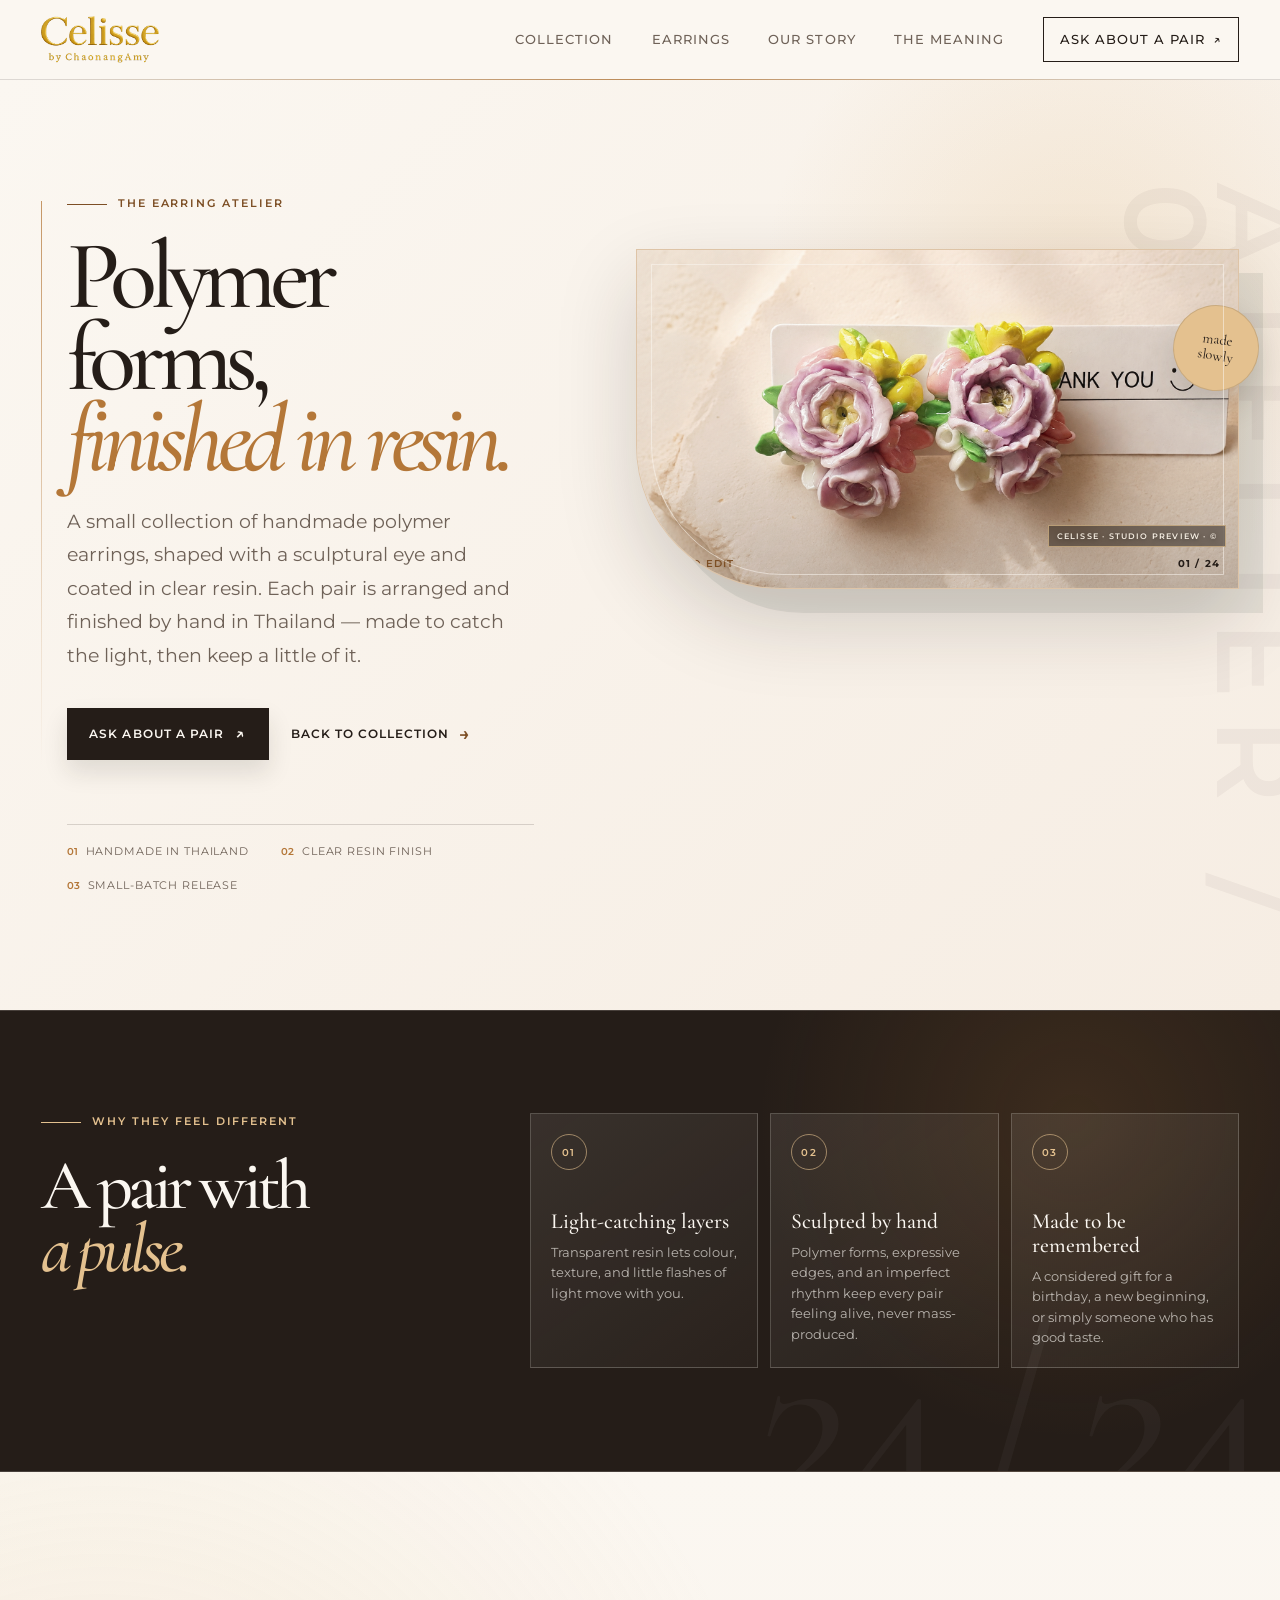
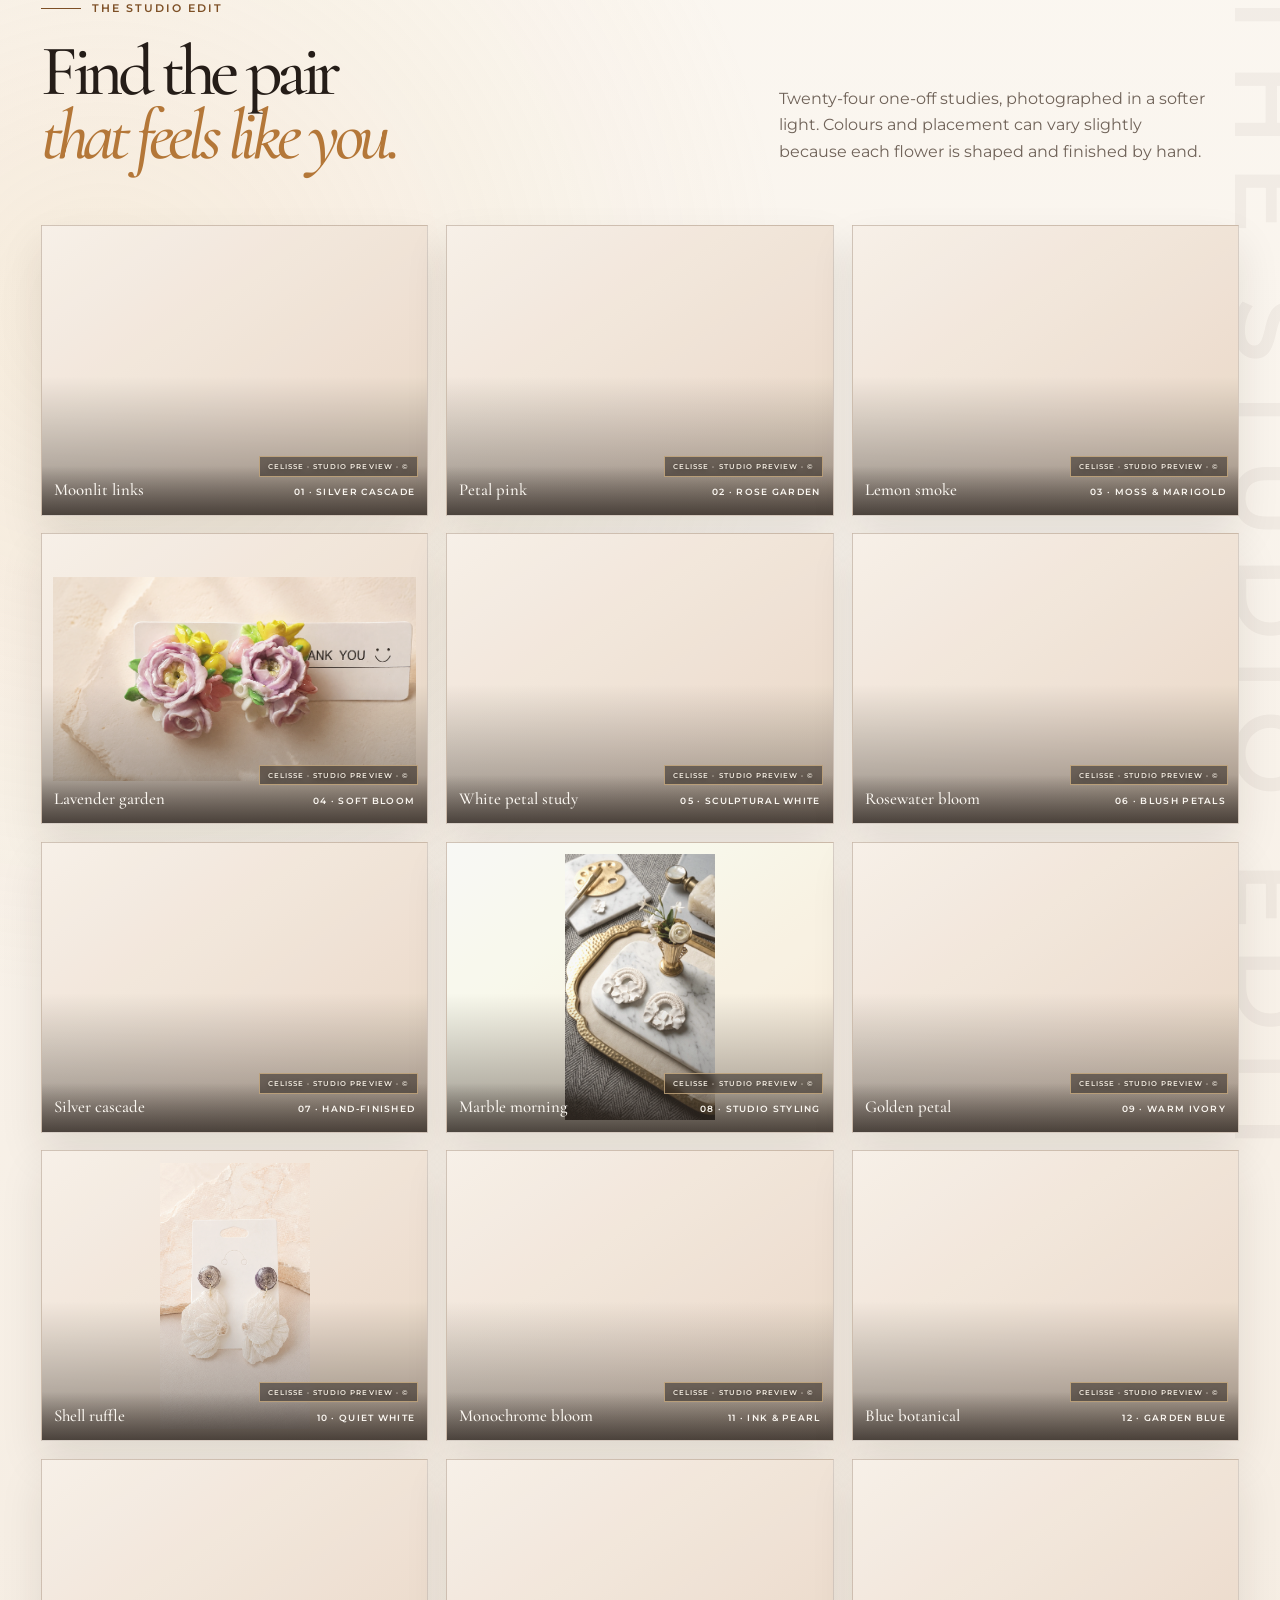
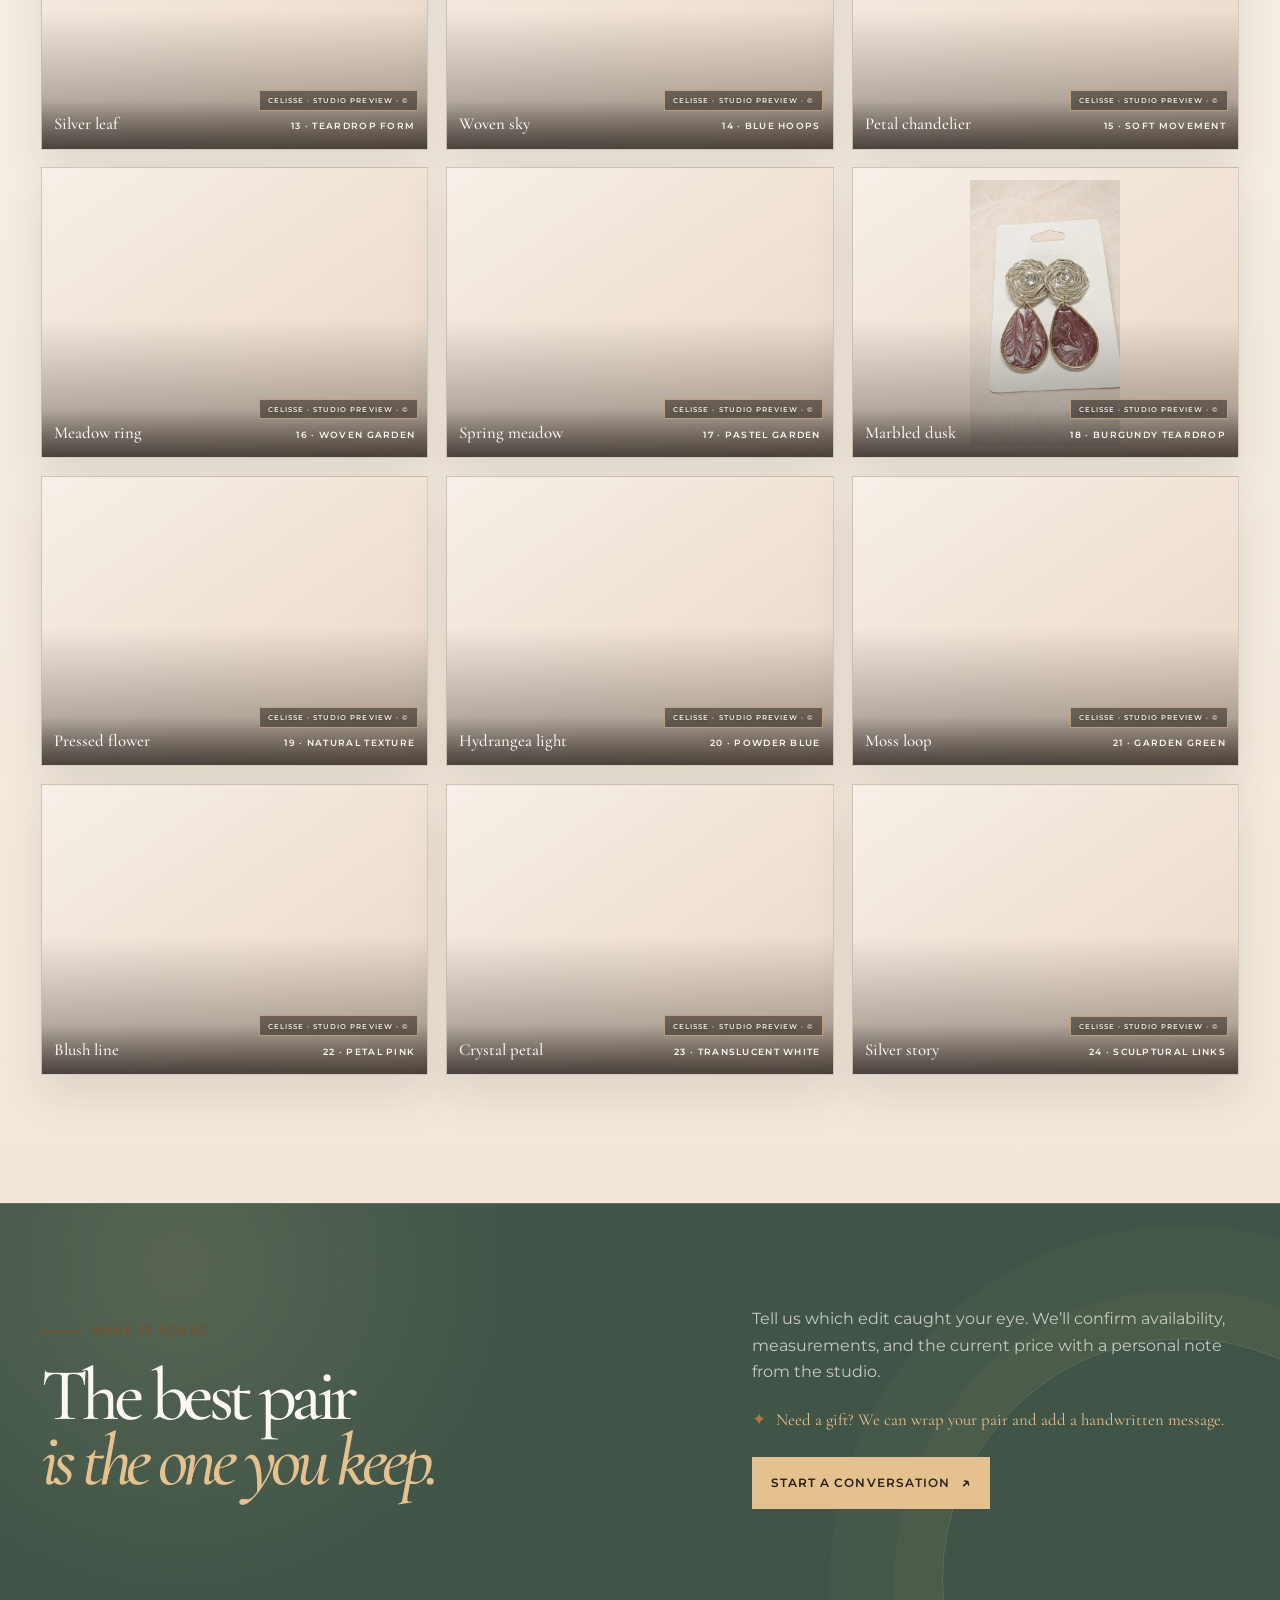
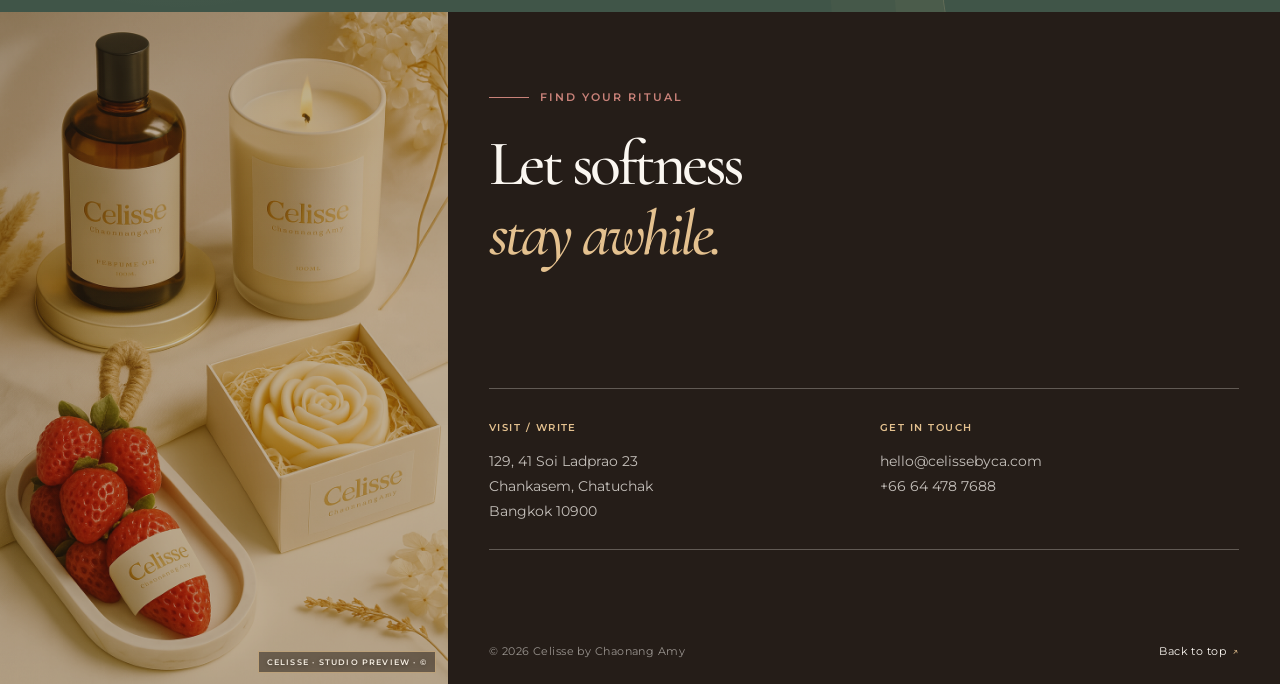
==== commit f0535a6c: "Remove unblended earring background treatment" ====
--- a/earrings.html
+++ b/earrings.html
@@ -8,7 +8,7 @@
   <link rel="preconnect" href="https://fonts.googleapis.com">
   <link rel="preconnect" href="https://fonts.gstatic.com" crossorigin>
   <link href="https://fonts.googleapis.com/css2?family=Cormorant+Garamond:ital,wght@0,400;0,500;0,600;0,700;1,400;1,500&family=Montserrat:wght@400;500;600;700&display=swap" rel="stylesheet">
-  <link rel="stylesheet" href="assets/css/styles.css?v=20260905-earring-luxury-v4">
+  <link rel="stylesheet" href="assets/css/styles.css?v=20260905-earring-luxury-v5">
 </head>
 <body class="earrings-page">
   <a class="skip-link" href="#main-content">Skip to content</a>
@@ -23,7 +23,7 @@
     </button>
     <nav class="site-nav" id="site-nav" aria-label="Primary navigation">
       <a href="index.html#collection">Collection</a>
-      <a href="earrings.html?v=earring-landscape-v1#atelier">Earrings</a>
+      <a href="earrings.html?v=earring-luxury-2#atelier">Earrings</a>
       <a href="index.html#story">Our story</a>
       <a href="index.html#meaning">The meaning</a>
       <a class="nav-cta" href="#contact">Ask about a pair <span aria-hidden="true">↗</span></a>
@@ -48,7 +48,7 @@
       </div>
       <div class="earring-hero-art">
         <figure class="earring-hero-frame">
-          <img src="assets/images/earrings/S__8839174_0-landscape.webp" alt="Lavender and yellow floral handmade resin earrings on a warm ivory studio surface" fetchpriority="high">
+          <img src="assets/images/earrings/S__8839174_0-retouched.png" alt="Lavender and yellow floral handmade resin earrings on a warm ivory studio surface" fetchpriority="high">
           <figcaption><span>Studio edit</span><strong>01 / 24</strong></figcaption>
         </figure>
         <span class="earring-stamp" aria-hidden="true">made<br>slowly</span>
@@ -77,30 +77,30 @@
       </div>
 
         <div class="earring-grid" aria-label="Handmade polymer earrings finished in resin collection">
-        <figure class="earring-tile earring-tile--large" data-reveal><img src="assets/images/earrings/S__8593462_0-landscape.webp" alt="Silver polymer chain earrings with resin finish on an ivory surface" loading="lazy" decoding="async"><figcaption><strong>Moonlit links</strong><small>01 · silver cascade</small></figcaption></figure>
-        <figure class="earring-tile" data-reveal><img src="assets/images/earrings/S__8839172_0-landscape.webp" alt="Pink floral resin earrings" loading="lazy" decoding="async"><figcaption><strong>Petal pink</strong><small>02 · rose garden</small></figcaption></figure>
-        <figure class="earring-tile" data-reveal><img src="assets/images/earrings/S__8839173_0-landscape.webp" alt="Yellow and charcoal floral resin earrings" loading="lazy" decoding="async"><figcaption><strong>Lemon smoke</strong><small>03 · moss &amp; marigold</small></figcaption></figure>
-        <figure class="earring-tile" data-reveal><img src="assets/images/earrings/S__8839174_0-landscape.webp" alt="Lavender and yellow floral resin earrings" loading="lazy" decoding="async"><figcaption><strong>Lavender garden</strong><small>04 · soft bloom</small></figcaption></figure>
-        <figure class="earring-tile earring-tile--wide" data-reveal><img src="assets/images/earrings/S__8839175_0-landscape.webp" alt="White sculptural petal resin earrings" loading="lazy" decoding="async"><figcaption><strong>White petal study</strong><small>05 · sculptural white</small></figcaption></figure>
-        <figure class="earring-tile" data-reveal><img src="assets/images/earrings/S__8839176-landscape.webp" alt="Pink and white floral resin earrings" loading="lazy" decoding="async"><figcaption><strong>Rosewater bloom</strong><small>06 · blush petals</small></figcaption></figure>
-        <figure class="earring-tile" data-reveal><img src="assets/images/earrings/S__8593442-landscape.webp" alt="Silver cascading polymer earrings with resin finish" loading="lazy" decoding="async"><figcaption><strong>Silver cascade</strong><small>07 · hand-finished</small></figcaption></figure>
-        <figure class="earring-tile earring-tile--wide" data-reveal><img src="assets/images/earrings/S__8593444_0-landscape.webp" alt="White floral earrings styled on a marble tray" loading="lazy" decoding="async"><figcaption><strong>Marble morning</strong><small>08 · studio styling</small></figcaption></figure>
-        <figure class="earring-tile" data-reveal><img src="assets/images/earrings/S__8593445_0-landscape.webp" alt="Gold and white floral resin earrings" loading="lazy" decoding="async"><figcaption><strong>Golden petal</strong><small>09 · warm ivory</small></figcaption></figure>
-        <figure class="earring-tile" data-reveal><img src="assets/images/earrings/S__8593446_0-landscape.webp" alt="White shell-like resin earrings" loading="lazy" decoding="async"><figcaption><strong>Shell ruffle</strong><small>10 · quiet white</small></figcaption></figure>
-        <figure class="earring-tile" data-reveal><img src="assets/images/earrings/S__8593447_0-landscape.webp" alt="White floral resin earrings with dark accents" loading="lazy" decoding="async"><figcaption><strong>Monochrome bloom</strong><small>11 · ink &amp; pearl</small></figcaption></figure>
-        <figure class="earring-tile earring-tile--wide" data-reveal><img src="assets/images/earrings/S__8593448_0-landscape.webp" alt="Blue flower resin earrings with green circular detail" loading="lazy" decoding="async"><figcaption><strong>Blue botanical</strong><small>12 · garden blue</small></figcaption></figure>
-        <figure class="earring-tile" data-reveal><img src="assets/images/earrings/S__8593449_0-landscape.webp" alt="Green and silver teardrop resin earrings" loading="lazy" decoding="async"><figcaption><strong>Silver leaf</strong><small>13 · teardrop form</small></figcaption></figure>
-        <figure class="earring-tile" data-reveal><img src="assets/images/earrings/S__8593450_0-landscape.webp" alt="Blue floral hoop resin earrings" loading="lazy" decoding="async"><figcaption><strong>Woven sky</strong><small>14 · blue hoops</small></figcaption></figure>
-        <figure class="earring-tile" data-reveal><img src="assets/images/earrings/S__8593451_0-landscape.webp" alt="White petal chandelier resin earrings" loading="lazy" decoding="async"><figcaption><strong>Petal chandelier</strong><small>15 · soft movement</small></figcaption></figure>
-        <figure class="earring-tile earring-tile--wide" data-reveal><img src="assets/images/earrings/S__8593452_0-landscape.webp" alt="Natural woven circle earrings with pale yellow flowers" loading="lazy" decoding="async"><figcaption><strong>Meadow ring</strong><small>16 · woven garden</small></figcaption></figure>
-        <figure class="earring-tile" data-reveal><img src="assets/images/earrings/S__8593453_0-landscape.webp" alt="Pastel floral woven resin earrings" loading="lazy" decoding="async"><figcaption><strong>Spring meadow</strong><small>17 · pastel garden</small></figcaption></figure>
-        <figure class="earring-tile earring-tile--large" data-reveal><img src="assets/images/earrings/S__8593455_0-landscape.webp" alt="Marbled burgundy teardrop resin earrings" loading="lazy" decoding="async"><figcaption><strong>Marbled dusk</strong><small>18 · burgundy teardrop</small></figcaption></figure>
-        <figure class="earring-tile" data-reveal><img src="assets/images/earrings/S__8593456_0-landscape.webp" alt="Woven neutral earrings with a pale yellow flower" loading="lazy" decoding="async"><figcaption><strong>Pressed flower</strong><small>19 · natural texture</small></figcaption></figure>
-        <figure class="earring-tile" data-reveal><img src="assets/images/earrings/S__8593457_0-landscape.webp" alt="Blue flower earrings with dark green circular detail" loading="lazy" decoding="async"><figcaption><strong>Hydrangea light</strong><small>20 · powder blue</small></figcaption></figure>
-        <figure class="earring-tile" data-reveal><img src="assets/images/earrings/S__8593458_0-landscape.webp" alt="Green loop earrings with white flowers" loading="lazy" decoding="async"><figcaption><strong>Moss loop</strong><small>21 · garden green</small></figcaption></figure>
-        <figure class="earring-tile earring-tile--wide" data-reveal><img src="assets/images/earrings/S__8593459_0-landscape.webp" alt="Pink flower earrings with slim gold bars" loading="lazy" decoding="async"><figcaption><strong>Blush line</strong><small>22 · petal pink</small></figcaption></figure>
-        <figure class="earring-tile" data-reveal><img src="assets/images/earrings/S__8593460_0-landscape.webp" alt="Clear white petal drop resin earrings" loading="lazy" decoding="async"><figcaption><strong>Crystal petal</strong><small>23 · translucent white</small></figcaption></figure>
-        <figure class="earring-tile" data-reveal><img src="assets/images/earrings/S__8593461_0-landscape.webp" alt="Long silver polymer chain earrings with resin finish" loading="lazy" decoding="async"><figcaption><strong>Silver story</strong><small>24 · sculptural links</small></figcaption></figure>
+        <figure class="earring-tile earring-tile--large" data-reveal><img src="assets/images/earrings/S__8593462_0-retouched.png" alt="Silver polymer chain earrings with resin finish on an ivory surface" loading="lazy" decoding="async"><figcaption><strong>Moonlit links</strong><small>01 · silver cascade</small></figcaption></figure>
+        <figure class="earring-tile" data-reveal><img src="assets/images/earrings/S__8839172_0-retouched.png" alt="Pink floral resin earrings" loading="lazy" decoding="async"><figcaption><strong>Petal pink</strong><small>02 · rose garden</small></figcaption></figure>
+        <figure class="earring-tile" data-reveal><img src="assets/images/earrings/S__8839173_0-retouched.png" alt="Yellow and charcoal floral resin earrings" loading="lazy" decoding="async"><figcaption><strong>Lemon smoke</strong><small>03 · moss &amp; marigold</small></figcaption></figure>
+        <figure class="earring-tile" data-reveal><img src="assets/images/earrings/S__8839174_0-retouched.png" alt="Lavender and yellow floral resin earrings" loading="lazy" decoding="async"><figcaption><strong>Lavender garden</strong><small>04 · soft bloom</small></figcaption></figure>
+        <figure class="earring-tile earring-tile--wide" data-reveal><img src="assets/images/earrings/S__8839175_0-retouched.png" alt="White sculptural petal resin earrings" loading="lazy" decoding="async"><figcaption><strong>White petal study</strong><small>05 · sculptural white</small></figcaption></figure>
+        <figure class="earring-tile" data-reveal><img src="assets/images/earrings/S__8839176-retouched.png" alt="Pink and white floral resin earrings" loading="lazy" decoding="async"><figcaption><strong>Rosewater bloom</strong><small>06 · blush petals</small></figcaption></figure>
+        <figure class="earring-tile" data-reveal><img src="assets/images/earrings/S__8593442-retouched.png" alt="Silver cascading polymer earrings with resin finish" loading="lazy" decoding="async"><figcaption><strong>Silver cascade</strong><small>07 · hand-finished</small></figcaption></figure>
+        <figure class="earring-tile earring-tile--wide" data-reveal><img src="assets/images/earrings/S__8593444_0.jpg" alt="White floral earrings styled on a marble tray" loading="lazy" decoding="async"><figcaption><strong>Marble morning</strong><small>08 · studio styling</small></figcaption></figure>
+        <figure class="earring-tile" data-reveal><img src="assets/images/earrings/S__8593445_0-retouched.png" alt="Gold and white floral resin earrings" loading="lazy" decoding="async"><figcaption><strong>Golden petal</strong><small>09 · warm ivory</small></figcaption></figure>
+        <figure class="earring-tile" data-reveal><img src="assets/images/earrings/S__8593446_0-retouched.png" alt="White shell-like resin earrings" loading="lazy" decoding="async"><figcaption><strong>Shell ruffle</strong><small>10 · quiet white</small></figcaption></figure>
+        <figure class="earring-tile" data-reveal><img src="assets/images/earrings/S__8593447_0-retouched.png" alt="White floral resin earrings with dark accents" loading="lazy" decoding="async"><figcaption><strong>Monochrome bloom</strong><small>11 · ink &amp; pearl</small></figcaption></figure>
+        <figure class="earring-tile earring-tile--wide" data-reveal><img src="assets/images/earrings/S__8593448_0-retouched.png" alt="Blue flower resin earrings with green circular detail" loading="lazy" decoding="async"><figcaption><strong>Blue botanical</strong><small>12 · garden blue</small></figcaption></figure>
+        <figure class="earring-tile" data-reveal><img src="assets/images/earrings/S__8593449_0-retouched.png" alt="Green and silver teardrop resin earrings" loading="lazy" decoding="async"><figcaption><strong>Silver leaf</strong><small>13 · teardrop form</small></figcaption></figure>
+        <figure class="earring-tile" data-reveal><img src="assets/images/earrings/S__8593450_0-retouched.png" alt="Blue floral hoop resin earrings" loading="lazy" decoding="async"><figcaption><strong>Woven sky</strong><small>14 · blue hoops</small></figcaption></figure>
+        <figure class="earring-tile" data-reveal><img src="assets/images/earrings/S__8593451_0-retouched.png" alt="White petal chandelier resin earrings" loading="lazy" decoding="async"><figcaption><strong>Petal chandelier</strong><small>15 · soft movement</small></figcaption></figure>
+        <figure class="earring-tile earring-tile--wide" data-reveal><img src="assets/images/earrings/S__8593452_0-retouched.png" alt="Natural woven circle earrings with pale yellow flowers" loading="lazy" decoding="async"><figcaption><strong>Meadow ring</strong><small>16 · woven garden</small></figcaption></figure>
+        <figure class="earring-tile" data-reveal><img src="assets/images/earrings/S__8593453_0-retouched.png" alt="Pastel floral woven resin earrings" loading="lazy" decoding="async"><figcaption><strong>Spring meadow</strong><small>17 · pastel garden</small></figcaption></figure>
+        <figure class="earring-tile earring-tile--large" data-reveal><img src="assets/images/earrings/S__8593455_0-retouched.png" alt="Marbled burgundy teardrop resin earrings" loading="lazy" decoding="async"><figcaption><strong>Marbled dusk</strong><small>18 · burgundy teardrop</small></figcaption></figure>
+        <figure class="earring-tile" data-reveal><img src="assets/images/earrings/S__8593456_0-retouched.png" alt="Woven neutral earrings with a pale yellow flower" loading="lazy" decoding="async"><figcaption><strong>Pressed flower</strong><small>19 · natural texture</small></figcaption></figure>
+        <figure class="earring-tile" data-reveal><img src="assets/images/earrings/S__8593457_0-retouched.png" alt="Blue flower earrings with dark green circular detail" loading="lazy" decoding="async"><figcaption><strong>Hydrangea light</strong><small>20 · powder blue</small></figcaption></figure>
+        <figure class="earring-tile" data-reveal><img src="assets/images/earrings/S__8593458_0-retouched.png" alt="Green loop earrings with white flowers" loading="lazy" decoding="async"><figcaption><strong>Moss loop</strong><small>21 · garden green</small></figcaption></figure>
+        <figure class="earring-tile earring-tile--wide" data-reveal><img src="assets/images/earrings/S__8593459_0-retouched.png" alt="Pink flower earrings with slim gold bars" loading="lazy" decoding="async"><figcaption><strong>Blush line</strong><small>22 · petal pink</small></figcaption></figure>
+        <figure class="earring-tile" data-reveal><img src="assets/images/earrings/S__8593460_0-retouched.png" alt="Clear white petal drop resin earrings" loading="lazy" decoding="async"><figcaption><strong>Crystal petal</strong><small>23 · translucent white</small></figcaption></figure>
+        <figure class="earring-tile" data-reveal><img src="assets/images/earrings/S__8593461_0-retouched.png" alt="Long silver polymer chain earrings with resin finish" loading="lazy" decoding="async"><figcaption><strong>Silver story</strong><small>24 · sculptural links</small></figcaption></figure>
       </div>
     </section>
 
--- a/assets/css/styles.css
+++ b/assets/css/styles.css
@@ -1198,10 +1198,10 @@
   background: linear-gradient(145deg, #f9f0e8 0%, #ead7c4 100%);
 }
 .earrings-page .earring-tile img {
-  padding: 0;
-  object-fit: cover;
+  padding: 0.7rem;
+  object-fit: contain;
   object-position: center;
-  background: #eee1d2;
+  background: linear-gradient(145deg, #f9f0e8 0%, #ead7c4 100%);
 }
 
 @media (max-width: 850px) {
@@ -1213,5 +1213,5 @@
   .earrings-page .earring-tile,
   .earrings-page .earring-tile--wide,
   .earrings-page .earring-tile--large { aspect-ratio: 4 / 3; }
-  .earrings-page .earring-tile img { padding: 0; }
-}
+  .earrings-page .earring-tile img { padding: 0.4rem; }
+}
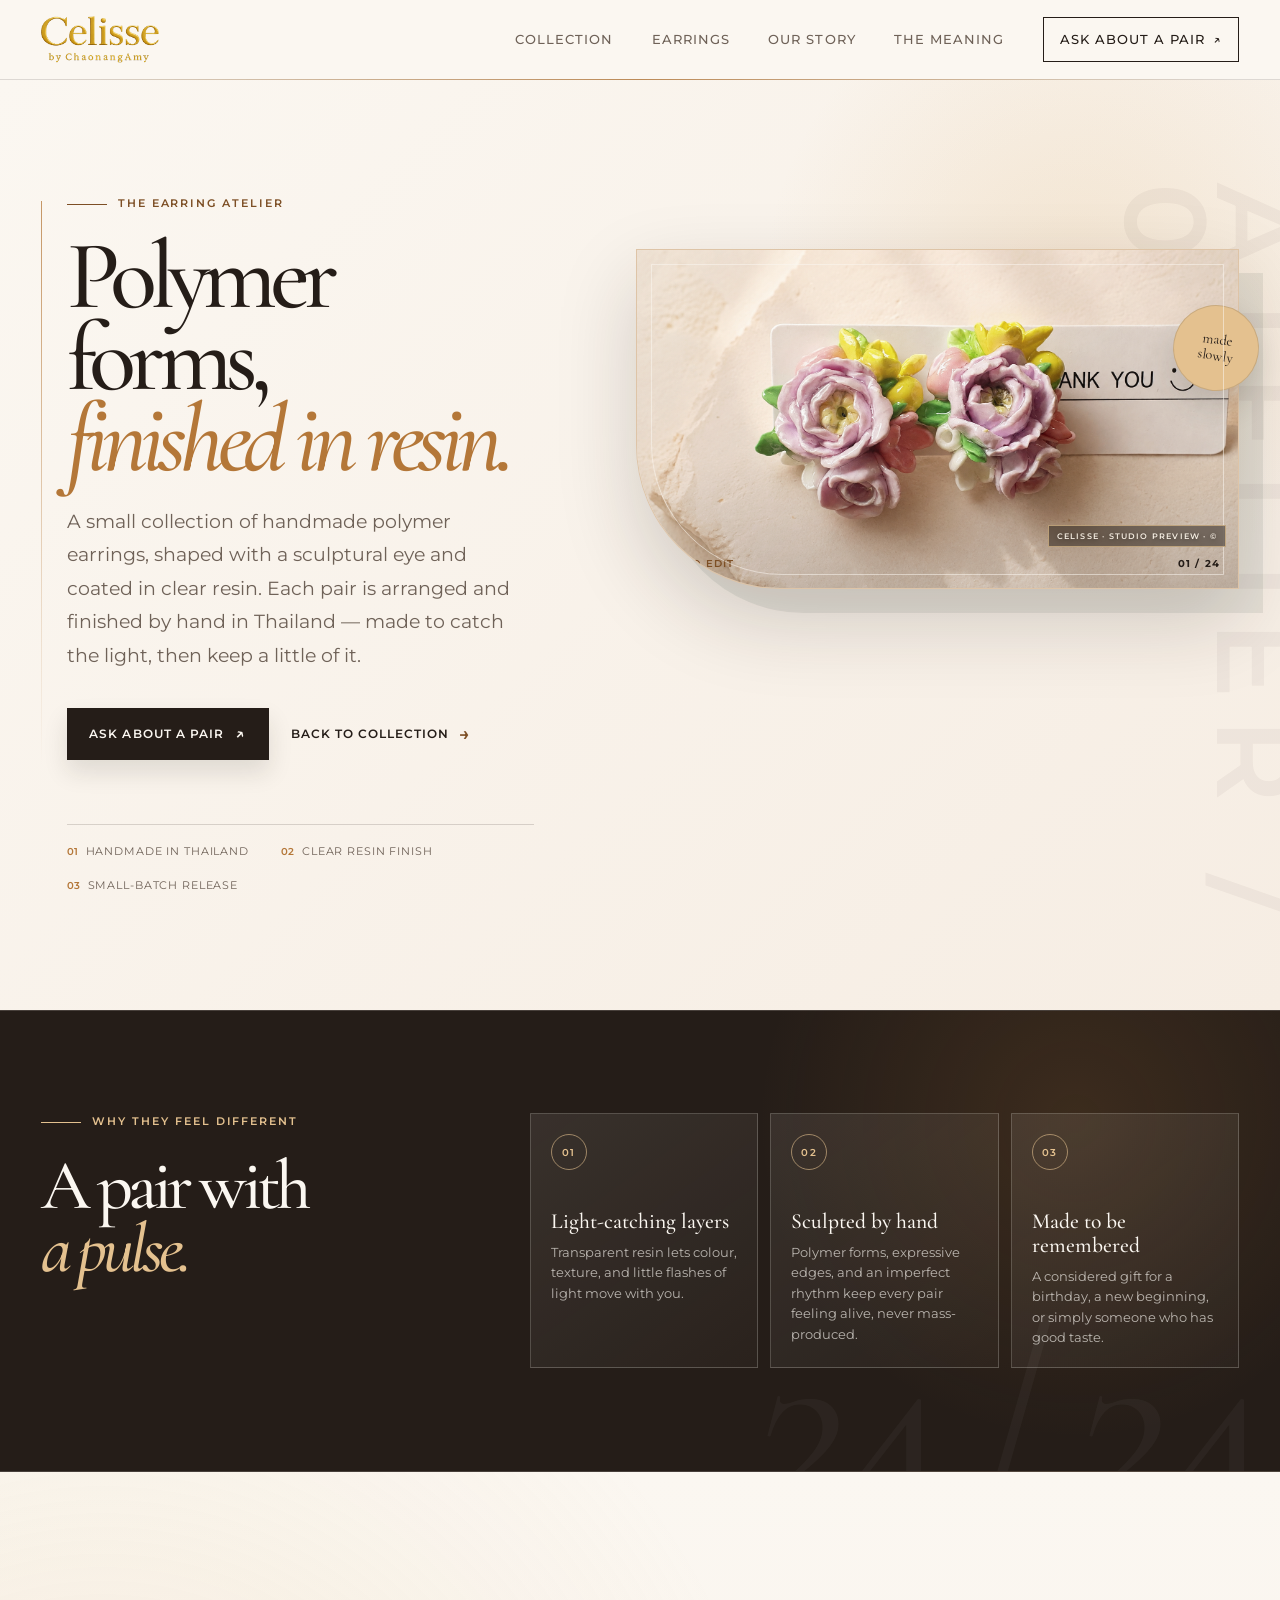
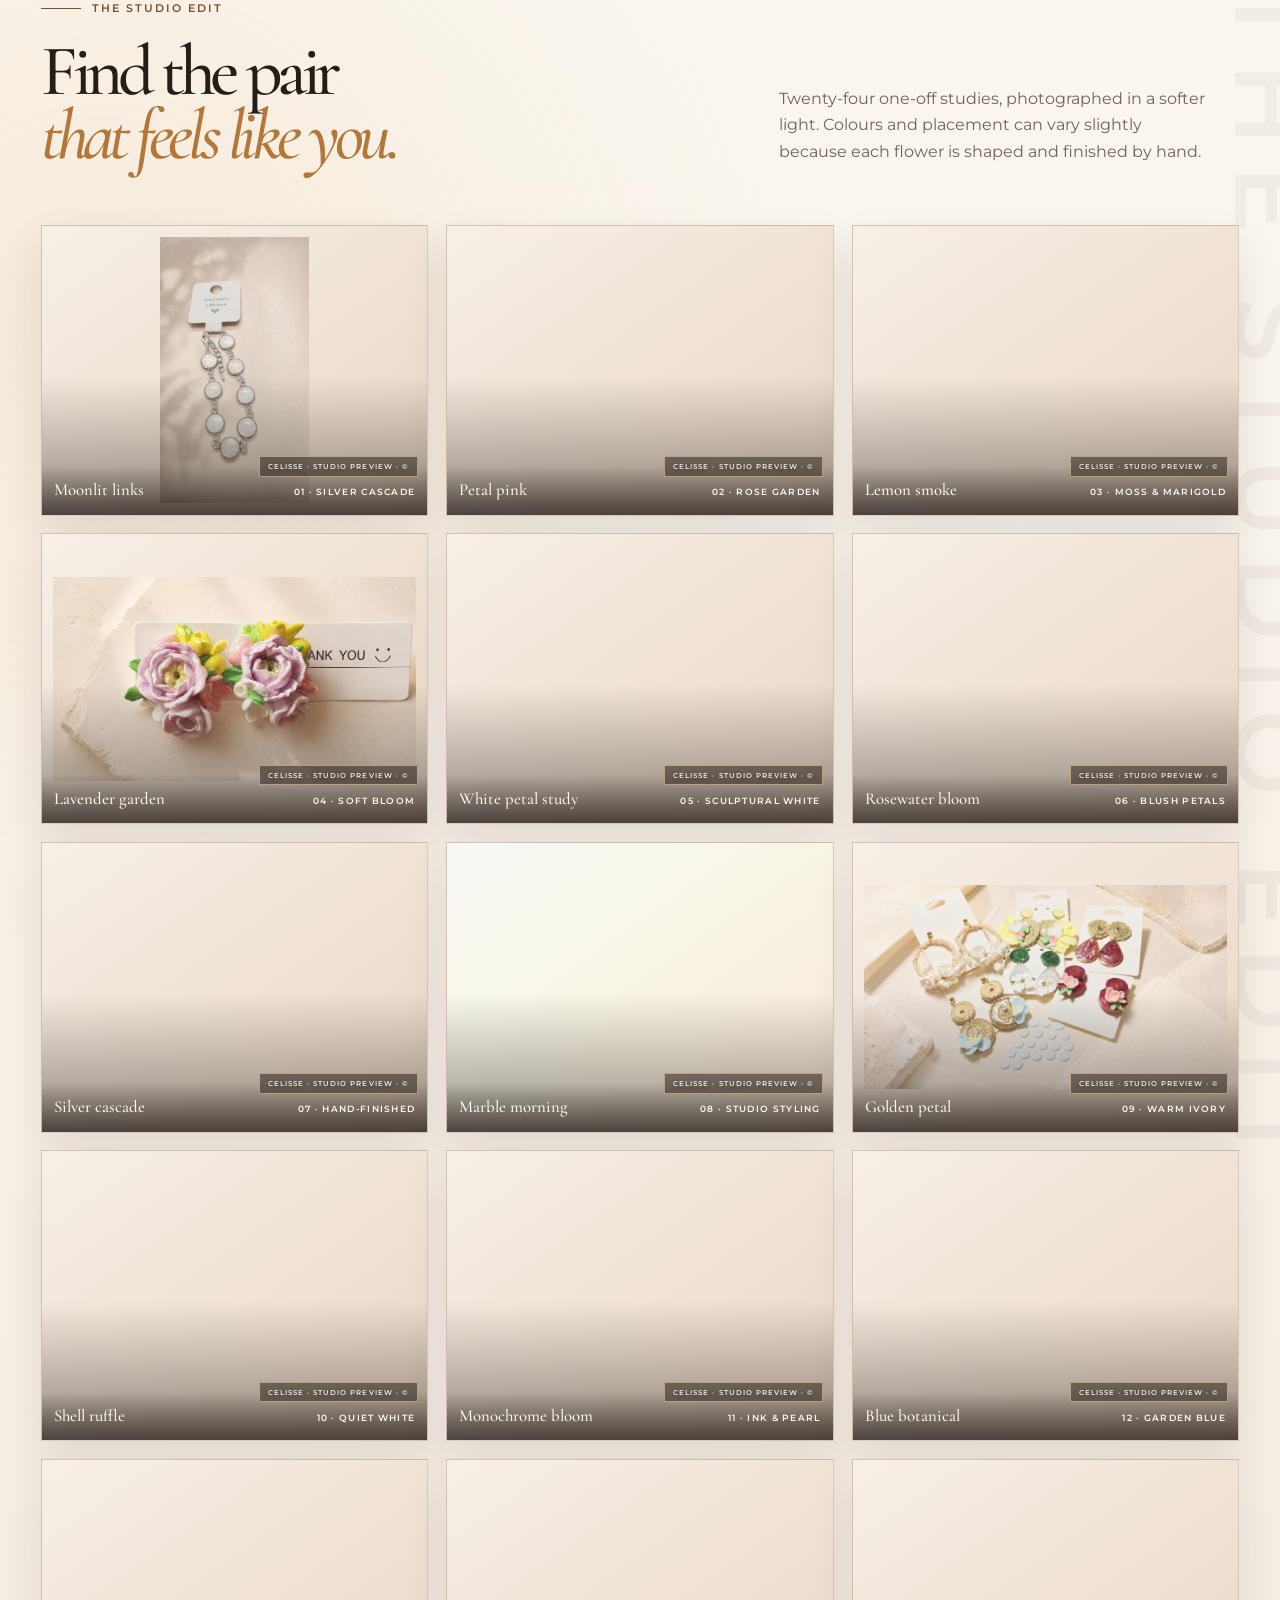
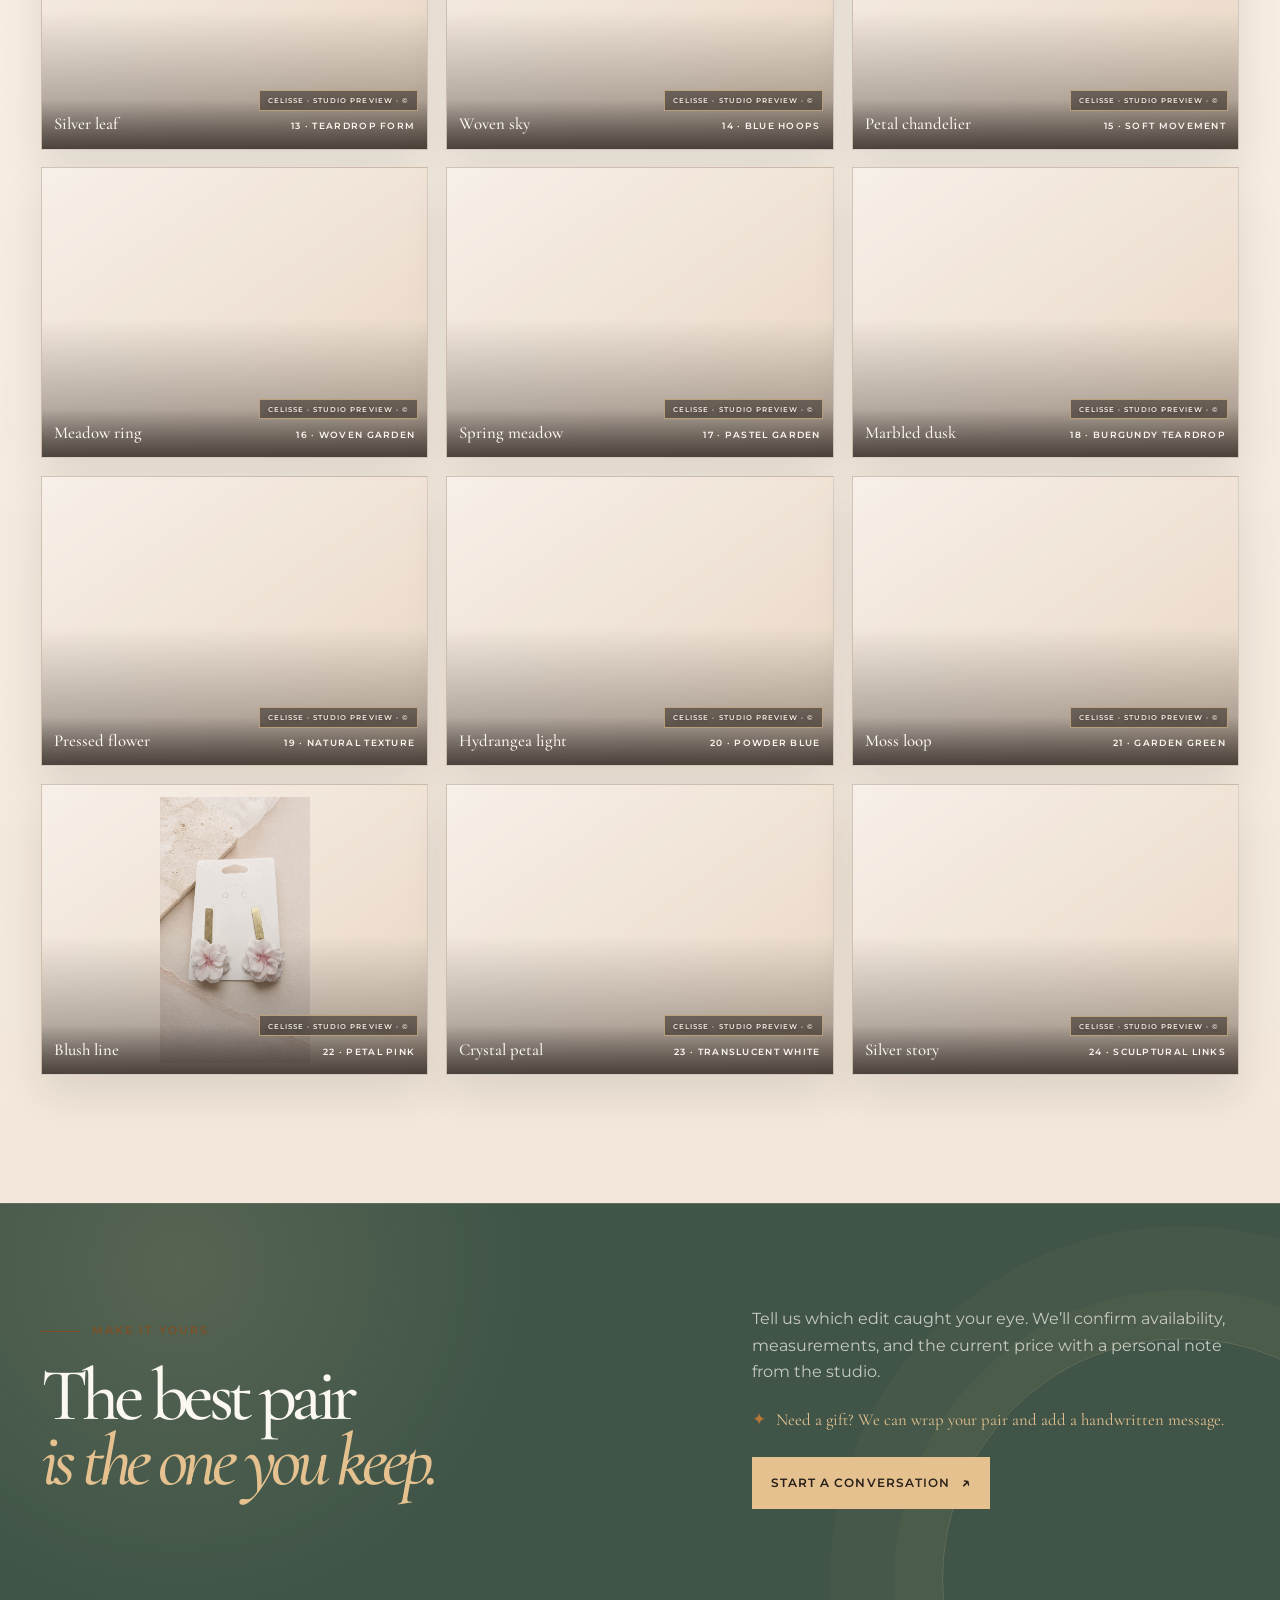
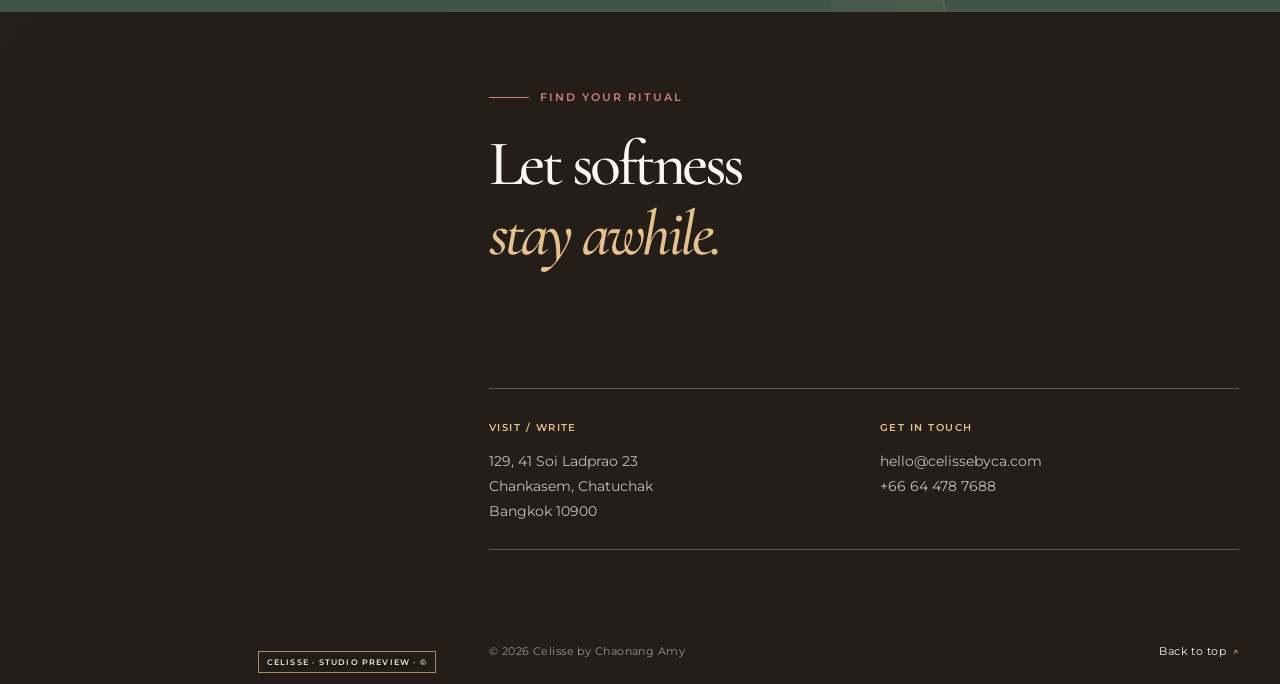
==== commit bd8596da: "Add earring product quick view" ====
--- a/earrings.html
+++ b/earrings.html
@@ -104,6 +104,30 @@
       </div>
     </section>
 
+    <dialog class="earring-dialog" id="earring-dialog" aria-labelledby="earring-dialog-title" aria-describedby="earring-dialog-copy">
+      <div class="earring-dialog-inner">
+        <button class="dialog-close earring-dialog-close" type="button" data-close-earring aria-label="Close product preview">×</button>
+        <div class="earring-dialog-media media-protected">
+          <img id="earring-dialog-image" alt="" decoding="async">
+          <span class="media-watermark" aria-hidden="true">Celisse · studio preview · ©</span>
+          <span class="earring-dialog-index" id="earring-dialog-index" aria-hidden="true"></span>
+        </div>
+        <div class="earring-dialog-copy">
+          <p class="eyebrow"><span class="eyebrow-line" aria-hidden="true"></span> Atelier detail</p>
+          <h2 id="earring-dialog-title">A considered pair.</h2>
+          <p class="earring-dialog-subline" id="earring-dialog-subline"></p>
+          <p id="earring-dialog-copy">Each pair is shaped, arranged, and finished by hand in small batches. Open the image for a closer look at the texture, light, and tiny variations that make it yours.</p>
+          <dl class="earring-dialog-specs">
+            <div><dt>Material</dt><dd>Hand-formed polymer · clear resin</dd></div>
+            <div><dt>Finish</dt><dd>Small-batch, one-off study</dd></div>
+            <div><dt>Availability</dt><dd>To be confirmed by the studio</dd></div>
+          </dl>
+          <a class="button button--solid" id="earring-dialog-enquire" href="mailto:hello@celissebyca.com?subject=Celisse%20earring%20enquiry">Ask about this pair <span aria-hidden="true">↗</span></a>
+          <p class="earring-dialog-note">We’ll confirm measurements, availability, and the current price in a personal note.</p>
+        </div>
+      </div>
+    </dialog>
+
     <section class="earring-order" id="contact" aria-labelledby="order-title">
       <div>
         <p class="eyebrow"><span class="eyebrow-line" aria-hidden="true"></span> Make it yours</p>
@@ -137,6 +161,50 @@
     });
     siteNav.querySelectorAll('a').forEach((link) => link.addEventListener('click', () => { menuToggle.setAttribute('aria-expanded', 'false'); siteNav.classList.remove('is-open'); }));
     document.querySelectorAll('a[href="#top"]').forEach((link) => link.addEventListener('click', (event) => { event.preventDefault(); window.scrollTo({ top: 0, behavior: window.matchMedia('(prefers-reduced-motion: reduce)').matches ? 'auto' : 'smooth' }); }));
+    const earringDialog = document.querySelector('#earring-dialog');
+    const earringDialogImage = document.querySelector('#earring-dialog-image');
+    const earringDialogTitle = document.querySelector('#earring-dialog-title');
+    const earringDialogSubline = document.querySelector('#earring-dialog-subline');
+    const earringDialogIndex = document.querySelector('#earring-dialog-index');
+    const earringDialogEnquire = document.querySelector('#earring-dialog-enquire');
+    const closeEarringDialog = () => earringDialog.close();
+    let lastEarringTrigger = null;
+
+    const openEarringDialog = (trigger) => {
+      const image = trigger.querySelector('img');
+      const title = trigger.querySelector('figcaption strong')?.textContent.trim() || 'A considered pair';
+      const meta = trigger.querySelector('figcaption small')?.textContent.trim() || 'Hand-finished study';
+      const index = meta.match(/^\d+/)?.[0] || '';
+      lastEarringTrigger = trigger;
+      earringDialogTitle.textContent = title;
+      earringDialogSubline.textContent = meta.replace(/^\d+\s*[·•-]?\s*/, '');
+      earringDialogIndex.textContent = index ? `${index.padStart(2, '0')} / 24` : '';
+      earringDialogImage.src = image.getAttribute('src');
+      earringDialogImage.alt = image.alt;
+      earringDialogEnquire.href = `mailto:hello@celissebyca.com?subject=${encodeURIComponent(`Celisse earring enquiry — ${title}`)}`;
+      earringDialog.showModal();
+      document.querySelector('[data-close-earring]')?.focus();
+    };
+
+    document.querySelectorAll('.earring-tile').forEach((tile) => {
+      const title = tile.querySelector('figcaption strong')?.textContent.trim() || 'earring';
+      tile.tabIndex = 0;
+      tile.setAttribute('role', 'button');
+      tile.setAttribute('aria-haspopup', 'dialog');
+      tile.setAttribute('aria-label', `View ${title} details`);
+      tile.addEventListener('click', () => openEarringDialog(tile));
+      tile.addEventListener('keydown', (event) => {
+        if (event.key !== 'Enter' && event.key !== ' ') return;
+        event.preventDefault();
+        openEarringDialog(tile);
+      });
+    });
+
+    document.querySelector('[data-close-earring]').addEventListener('click', closeEarringDialog);
+    earringDialog.addEventListener('click', (event) => {
+      if (event.target === earringDialog) closeEarringDialog();
+    });
+    earringDialog.addEventListener('close', () => lastEarringTrigger?.focus());
     const revealItems = document.querySelectorAll('[data-reveal]');
     if ('IntersectionObserver' in window && !window.matchMedia('(prefers-reduced-motion: reduce)').matches) {
       const observer = new IntersectionObserver((entries, io) => entries.forEach((entry) => { if (entry.isIntersecting) { entry.target.classList.add('is-visible'); io.unobserve(entry.target); } }), { threshold: 0.08 });
--- a/assets/css/styles.css
+++ b/assets/css/styles.css
@@ -1215,3 +1215,54 @@
   .earrings-page .earring-tile--large { aspect-ratio: 4 / 3; }
   .earrings-page .earring-tile img { padding: 0.4rem; }
 }
+
+/* Earring quick view — a quiet, editorial moment for inspecting each one-off pair. */
+.earrings-page .earring-tile { cursor: zoom-in; }
+.earrings-page .earring-tile:focus-visible { outline: 2px solid var(--amber-dark); outline-offset: 0.4rem; }
+.earring-dialog {
+  width: min(70rem, calc(100% - 2rem));
+  max-height: calc(100vh - 2rem);
+  padding: 0;
+  border: 1px solid rgba(180, 119, 56, 0.42);
+  background: var(--paper);
+  color: var(--ink);
+  box-shadow: 0 2.5rem 7rem rgba(37, 29, 24, 0.34);
+  overflow: visible;
+}
+.earring-dialog[open] { animation: dialog-in var(--duration-base) var(--ease-silk) both; }
+.earring-dialog::backdrop { background: rgba(37, 29, 24, 0.72); backdrop-filter: blur(7px); }
+.earring-dialog-inner { position: relative; display: grid; grid-template-columns: minmax(0, 1.08fr) minmax(20rem, 0.92fr); max-height: calc(100vh - 2rem); overflow: auto; }
+.earring-dialog-media { position: relative; display: grid; min-height: min(42rem, calc(100vh - 2rem)); place-items: center; overflow: hidden; background: radial-gradient(circle at 50% 38%, #fffaf2 0%, #f3e4d4 58%, #e2c7a9 100%); }
+.earring-dialog-media::before { position: absolute; inset: 1.1rem; border: 1px solid rgba(125, 79, 37, 0.22); content: ''; pointer-events: none; }
+.earring-dialog-media::after { position: absolute; inset: 0; background: linear-gradient(145deg, rgba(255, 255, 255, 0.26), transparent 48%, rgba(37, 29, 24, 0.08)); content: ''; pointer-events: none; }
+.earring-dialog-media img { width: 100%; height: 100%; padding: clamp(2rem, 5vw, 4.5rem); object-fit: contain; object-position: center; filter: saturate(0.98) contrast(0.98); }
+.earring-dialog-media .media-watermark { right: 1.5rem; bottom: 1.5rem; z-index: 3; }
+.earring-dialog-index { position: absolute; top: 1.65rem; left: 1.65rem; z-index: 3; color: var(--amber-dark); font-size: 0.62rem; font-weight: 700; letter-spacing: 0.16em; }
+.earring-dialog-copy { display: flex; flex-direction: column; justify-content: center; min-width: 0; padding: clamp(2.4rem, 6vw, 5.25rem) clamp(2rem, 5vw, 4.5rem); background: var(--paper); }
+.earring-dialog-copy .eyebrow { margin-bottom: 1.5rem; }
+.earring-dialog-copy h2 { max-width: 9ch; margin-bottom: 0.55rem; font-size: clamp(2.8rem, 5vw, 5rem); letter-spacing: -0.07em; line-height: 0.92; }
+.earring-dialog-subline { margin-bottom: 1.4rem; color: var(--amber-dark); font-size: 0.68rem; font-weight: 700; letter-spacing: 0.17em; text-transform: uppercase; }
+.earring-dialog-copy > p:not(.eyebrow):not(.earring-dialog-subline):not(.earring-dialog-note) { max-width: 31rem; color: var(--ink-soft); font-size: 0.92rem; line-height: 1.75; }
+.earring-dialog-specs { display: grid; gap: 0; margin: 1.65rem 0 2rem; border-top: 1px solid var(--line); }
+.earring-dialog-specs > div { display: grid; grid-template-columns: 7rem 1fr; gap: 1rem; padding: 0.72rem 0; border-bottom: 1px solid var(--line); }
+.earring-dialog-specs dt { color: var(--amber-dark); font-size: 0.62rem; font-weight: 700; letter-spacing: 0.14em; text-transform: uppercase; }
+.earring-dialog-specs dd { margin: 0; color: var(--ink-soft); font-size: 0.78rem; }
+.earring-dialog-copy .button { align-self: flex-start; min-height: 3.15rem; padding-inline: 1.35rem; box-shadow: 0 0.8rem 1.5rem rgba(37, 29, 24, 0.1); }
+.earring-dialog-note { margin: 1rem 0 0; color: var(--ink-soft); font-size: 0.7rem; line-height: 1.55; }
+.earring-dialog-close { position: absolute; top: 0.9rem; right: 0.9rem; z-index: 5; display: grid; place-items: center; width: 2.75rem; height: 2.75rem; border: 1px solid rgba(37, 29, 24, 0.26); border-radius: 50%; background: rgba(251, 247, 241, 0.9); color: var(--ink); font-size: 1.6rem; line-height: 1; cursor: pointer; transition: background var(--duration-fast) var(--ease-silk), color var(--duration-fast) var(--ease-silk), transform var(--duration-fast) var(--ease-silk); }
+.earring-dialog-close:hover { background: var(--ink); color: var(--paper); transform: rotate(8deg); }
+
+@media (max-width: 700px) {
+  .earring-dialog { width: min(42rem, calc(100% - 1rem)); max-height: calc(100vh - 1rem); }
+  .earring-dialog-inner { grid-template-columns: 1fr; max-height: calc(100vh - 1rem); }
+  .earring-dialog-media { min-height: min(52vh, 28rem); }
+  .earring-dialog-media img { padding: 2.5rem 3.2rem; }
+  .earring-dialog-copy { padding: 2.4rem 1.6rem 2.2rem; }
+  .earring-dialog-copy h2 { max-width: none; font-size: clamp(2.8rem, 13vw, 4.2rem); }
+  .earring-dialog-copy .button { width: 100%; }
+}
+
+@media (prefers-reduced-motion: reduce) {
+  .earring-dialog[open] { animation: none; }
+  .earring-dialog-close { transition: none; }
+}
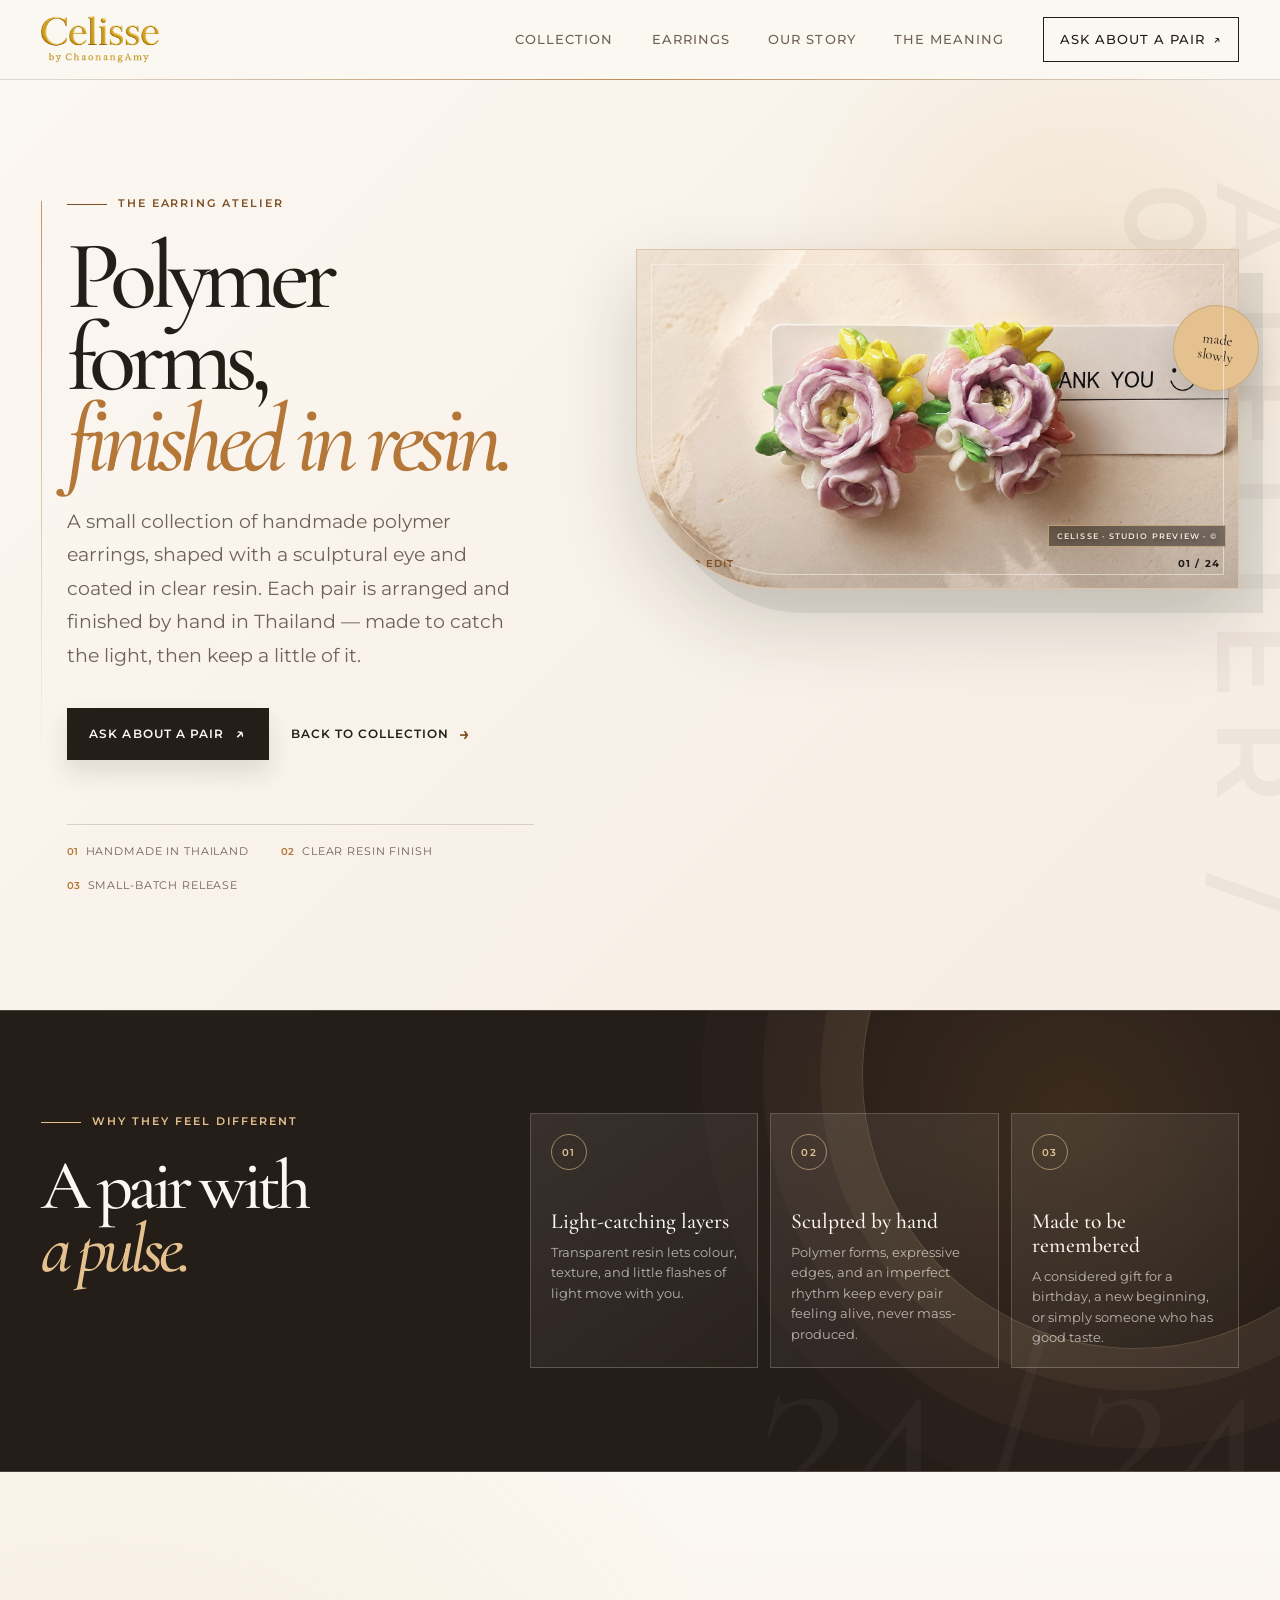
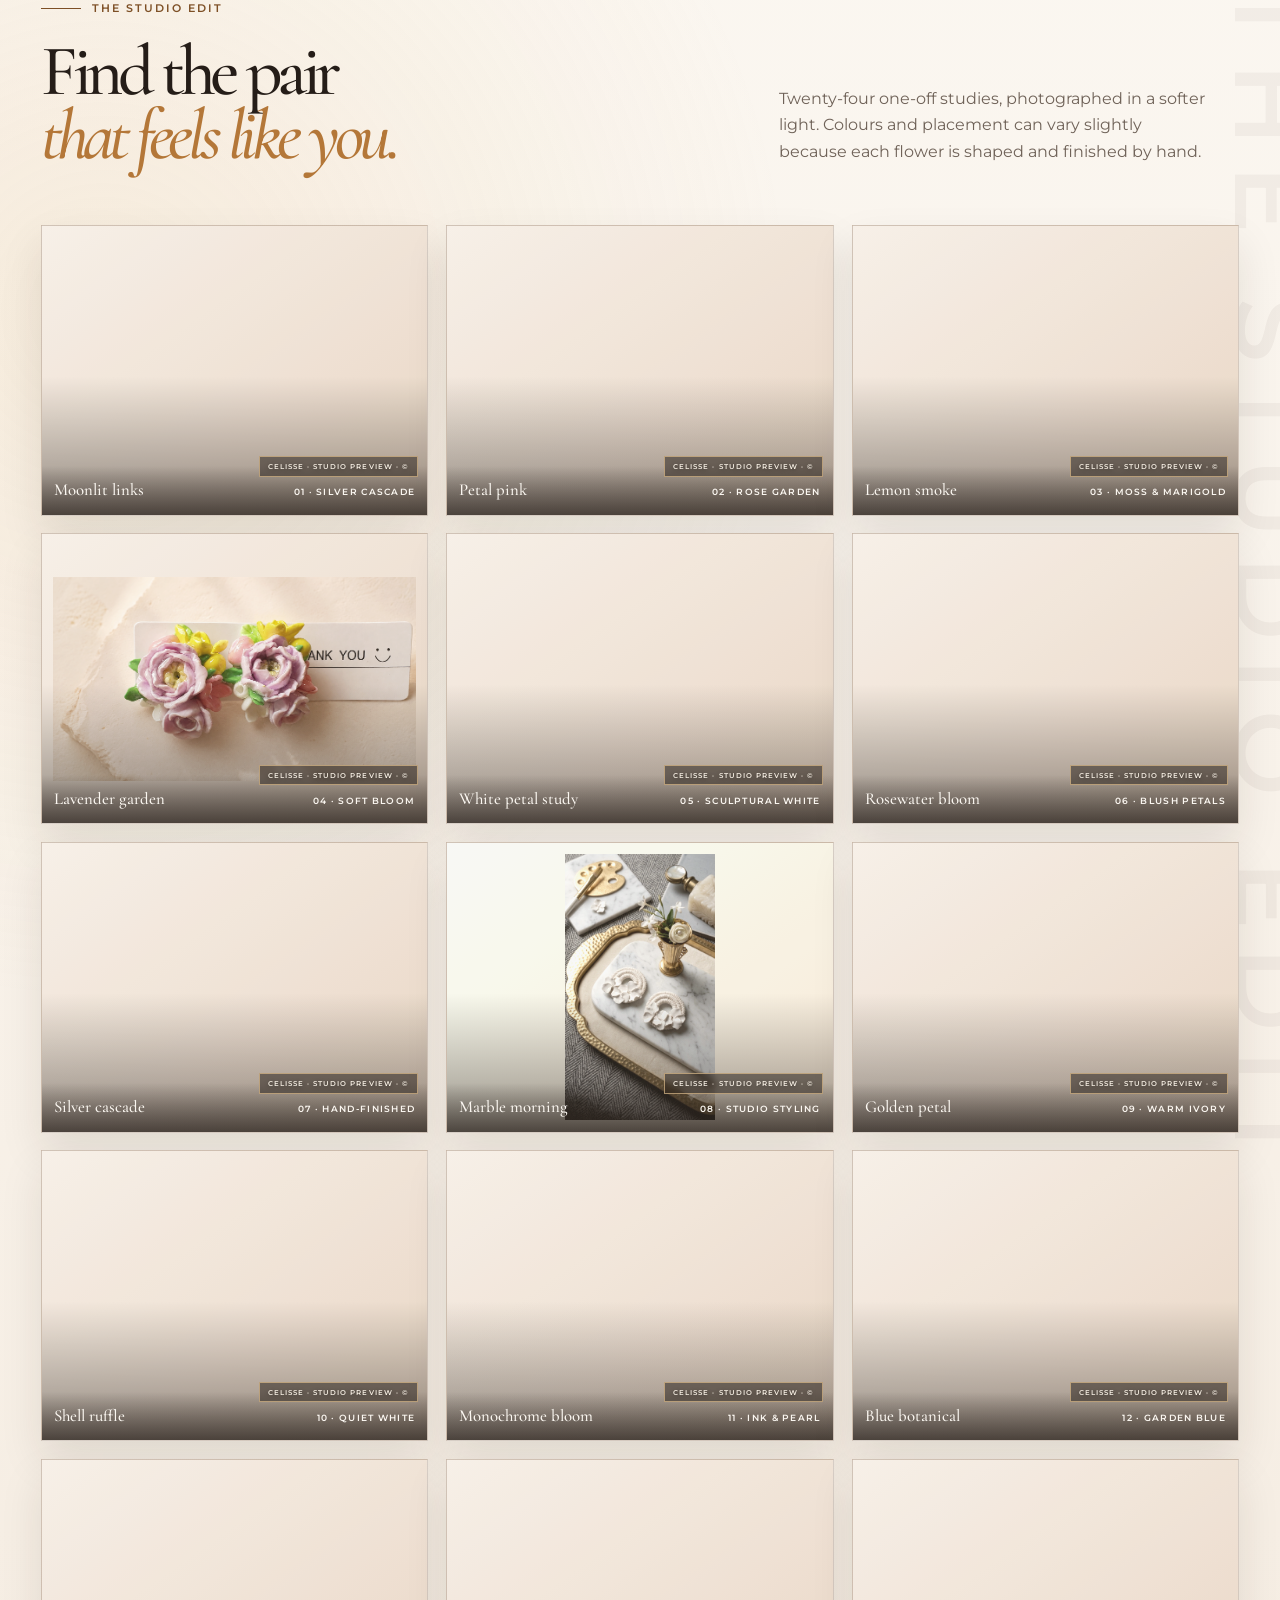
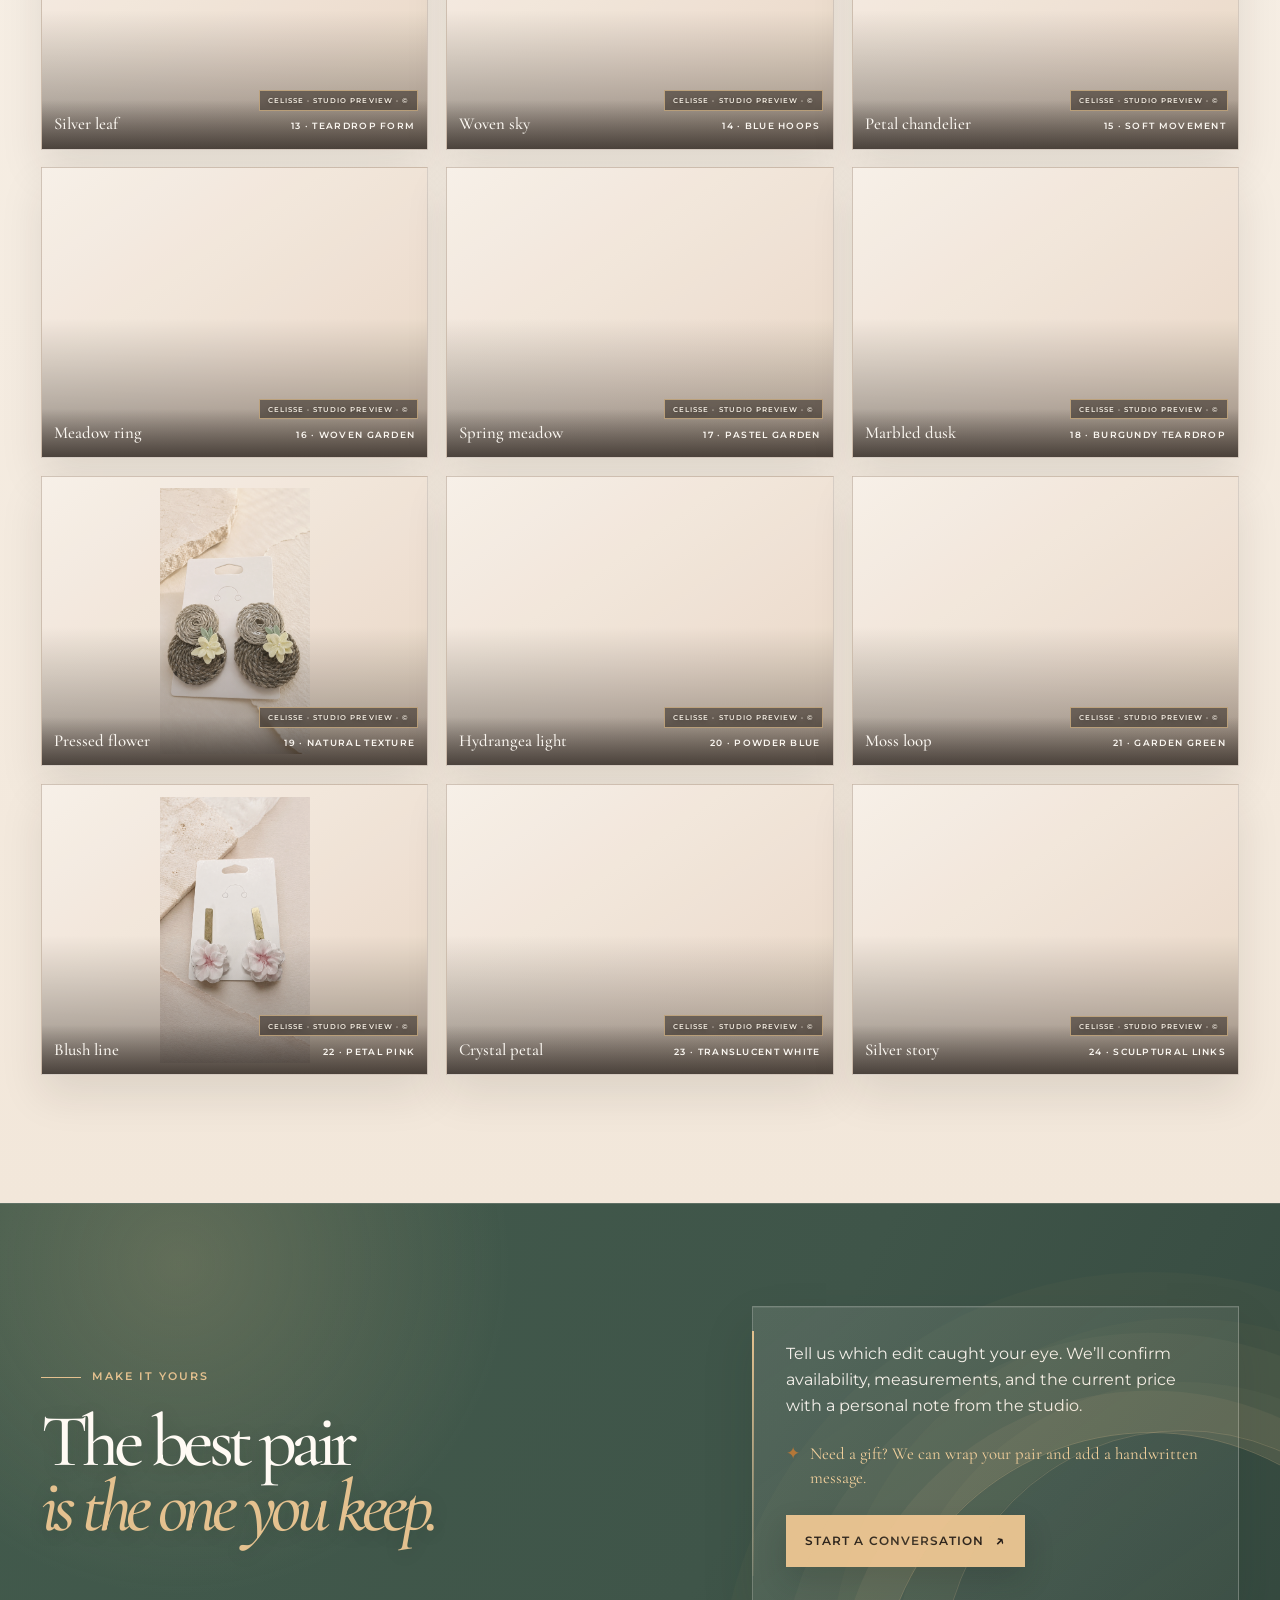
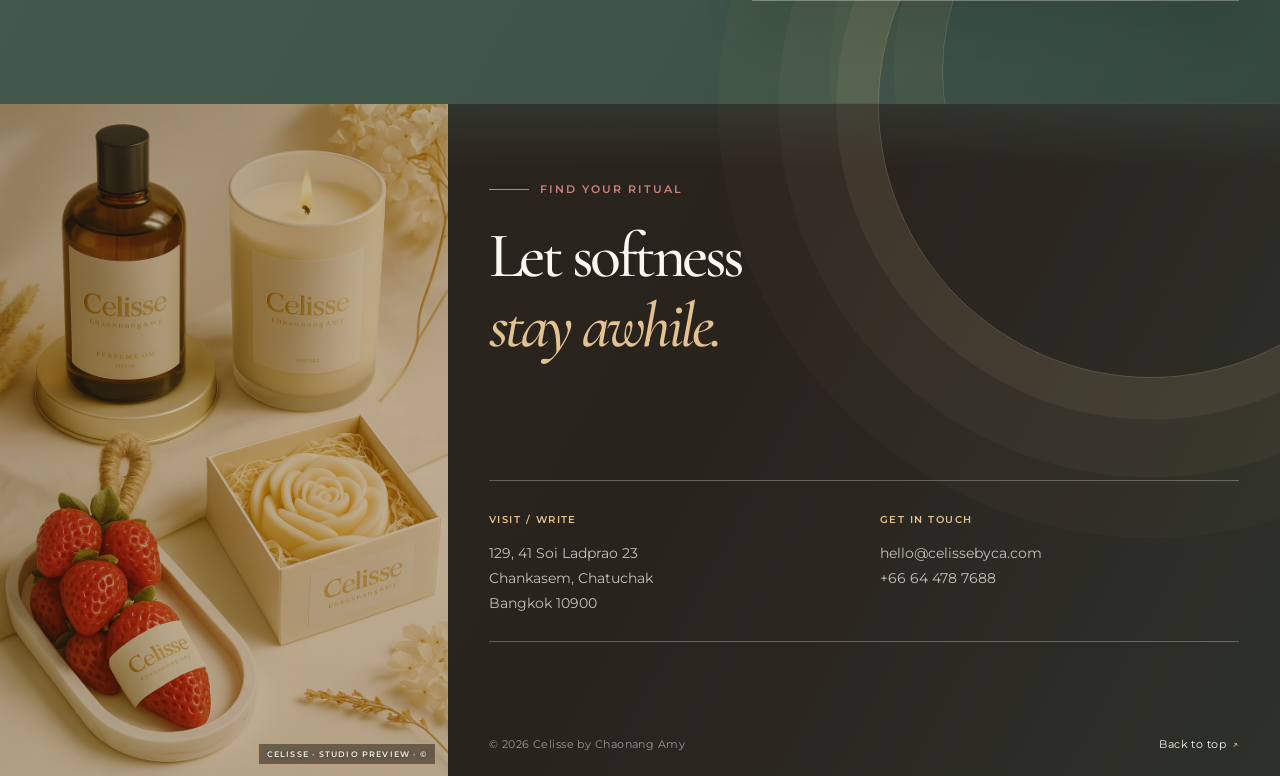
==== commit 7ba68418: "Bust earring style cache" ====
--- a/earrings.html
+++ b/earrings.html
@@ -8,7 +8,7 @@
   <link rel="preconnect" href="https://fonts.googleapis.com">
   <link rel="preconnect" href="https://fonts.gstatic.com" crossorigin>
   <link href="https://fonts.googleapis.com/css2?family=Cormorant+Garamond:ital,wght@0,400;0,500;0,600;0,700;1,400;1,500&family=Montserrat:wght@400;500;600;700&display=swap" rel="stylesheet">
-  <link rel="stylesheet" href="assets/css/styles.css?v=20260905-earring-luxury-v5">
+  <link rel="stylesheet" href="assets/css/styles.css?v=20260905-earring-luxury-v6">
 </head>
 <body class="earrings-page">
   <a class="skip-link" href="#main-content">Skip to content</a>
--- a/assets/css/styles.css
+++ b/assets/css/styles.css
@@ -1266,3 +1266,90 @@
   .earring-dialog[open] { animation: none; }
   .earring-dialog-close { transition: none; }
 }
+
+/* Final polish for the two signature bands. */
+.earrings-page .earring-values::after {
+  position: absolute;
+  top: -13rem;
+  right: -8rem;
+  z-index: -1;
+  width: 34rem;
+  height: 34rem;
+  border: 1px solid rgba(228, 193, 143, 0.24);
+  border-radius: 50%;
+  box-shadow: 0 0 0 2.6rem rgba(228, 193, 143, 0.055), 0 0 0 6.2rem rgba(228, 193, 143, 0.032), 0 0 0 10rem rgba(228, 193, 143, 0.018);
+  content: '';
+  pointer-events: none;
+  transform: rotate(-18deg);
+}
+.earrings-page .earring-order {
+  background: radial-gradient(circle at 14% 12%, rgba(228, 193, 143, 0.2), transparent 28%), linear-gradient(118deg, #405548 0%, #3a5144 58%, #30473b 100%);
+}
+.earrings-page .earring-order .eyebrow { color: var(--paper-warm); }
+.earrings-page .earring-order h2 { color: #fffaf4; text-shadow: 0 0.2rem 1.2rem rgba(24, 37, 30, 0.16); }
+.earrings-page .earring-order-copy {
+  position: relative;
+  padding: clamp(1.35rem, 2.6vw, 2.2rem);
+  border: 1px solid rgba(251, 247, 241, 0.24);
+  background: linear-gradient(145deg, rgba(251, 247, 241, 0.11), rgba(251, 247, 241, 0.035));
+  box-shadow: 0 1.5rem 3rem rgba(24, 37, 30, 0.14), inset 0 1px rgba(255, 255, 255, 0.08);
+}
+.earrings-page .earring-order-copy::before {
+  position: absolute;
+  top: 1.5rem;
+  bottom: 1.5rem;
+  left: -1px;
+  width: 2px;
+  background: linear-gradient(180deg, var(--paper-warm), rgba(228, 193, 143, 0.08));
+  content: '';
+}
+.earrings-page .earring-order-copy > p:first-child { color: rgba(255, 250, 244, 0.94); }
+.earrings-page .earring-order .order-note { color: #f0cf9c; }
+.earrings-page .earring-order .button--solid { box-shadow: 0 0.8rem 1.8rem rgba(25, 35, 29, 0.2); }
+.earrings-page .earring-order .button--solid:hover { border-color: #fffaf4; background: #fffaf4; color: #30473b; }
+
+@media (max-width: 560px) {
+  .earrings-page .earring-values::after { top: -10rem; right: -15rem; width: 28rem; height: 28rem; }
+  .earrings-page .earring-order-copy { padding: 1.25rem; }
+}
+
+/* Let the green salon and brown footer meet as one composed color field. */
+.earrings-page .earring-order {
+  background: radial-gradient(circle at 14% 12%, rgba(228, 193, 143, 0.2), transparent 28%), linear-gradient(118deg, #425a4c 0%, #3f5549 58%, #35493f 100%);
+}
+.earrings-page .earring-footer {
+  position: relative;
+  isolation: isolate;
+  overflow: visible;
+  background: linear-gradient(118deg, #2b2520 0%, #29231e 54%, #303d33 138%);
+}
+.earrings-page .earring-footer::before {
+  position: absolute;
+  top: -17rem;
+  right: -9rem;
+  z-index: 0;
+  width: 34rem;
+  height: 34rem;
+  border: 1px solid rgba(228, 193, 143, 0.28);
+  border-radius: 50%;
+  box-shadow: 0 0 0 2.6rem rgba(228, 193, 143, 0.065), 0 0 0 6.2rem rgba(228, 193, 143, 0.04), 0 0 0 10rem rgba(228, 193, 143, 0.022);
+  content: '';
+  pointer-events: none;
+}
+.earrings-page .earring-footer::after {
+  position: absolute;
+  top: -1px;
+  right: 0;
+  left: 0;
+  z-index: 0;
+  height: 4rem;
+  background: linear-gradient(180deg, rgba(64, 85, 72, 0.34), transparent);
+  content: '';
+  pointer-events: none;
+}
+.earrings-page .earring-footer > * { position: relative; z-index: 1; }
+
+@media (max-width: 560px) {
+  .earrings-page .earring-footer::before { top: -12rem; right: -14rem; width: 24rem; height: 24rem; }
+  .earrings-page .earring-footer::after { height: 2.5rem; }
+}
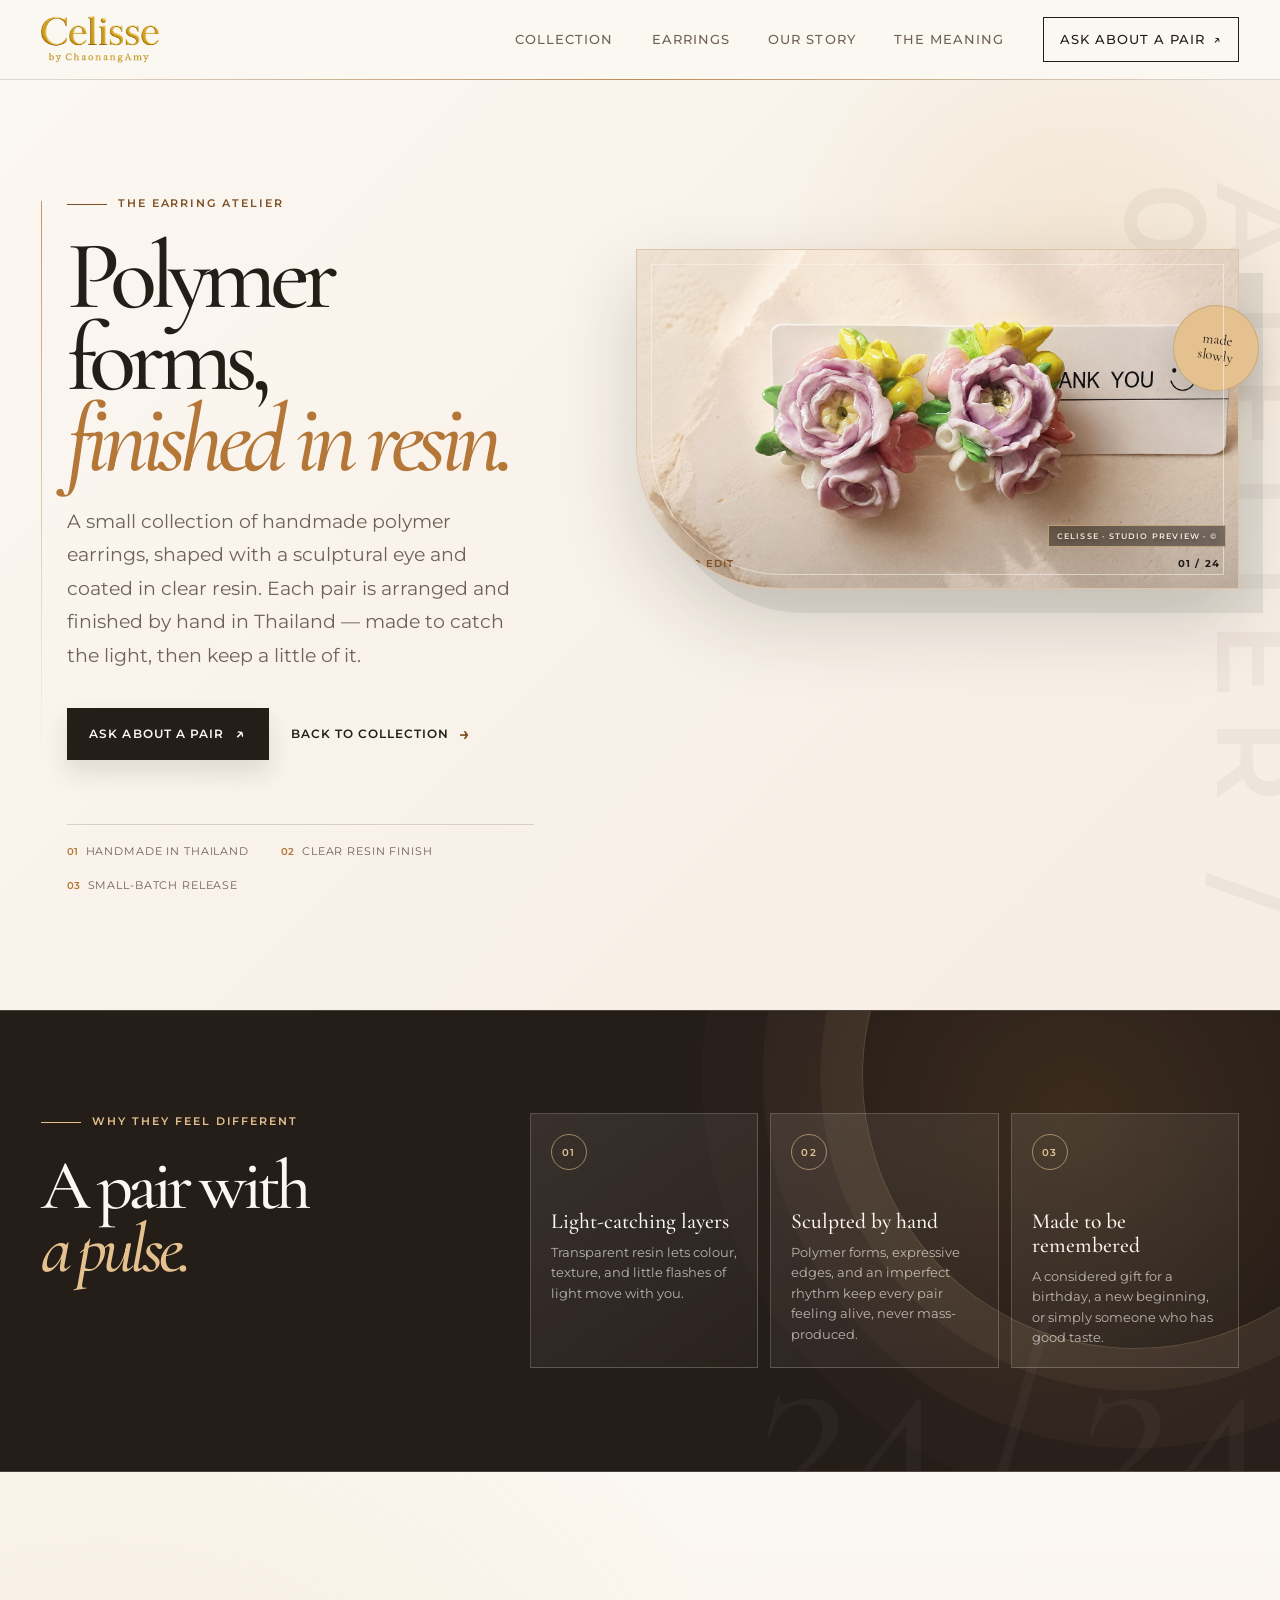
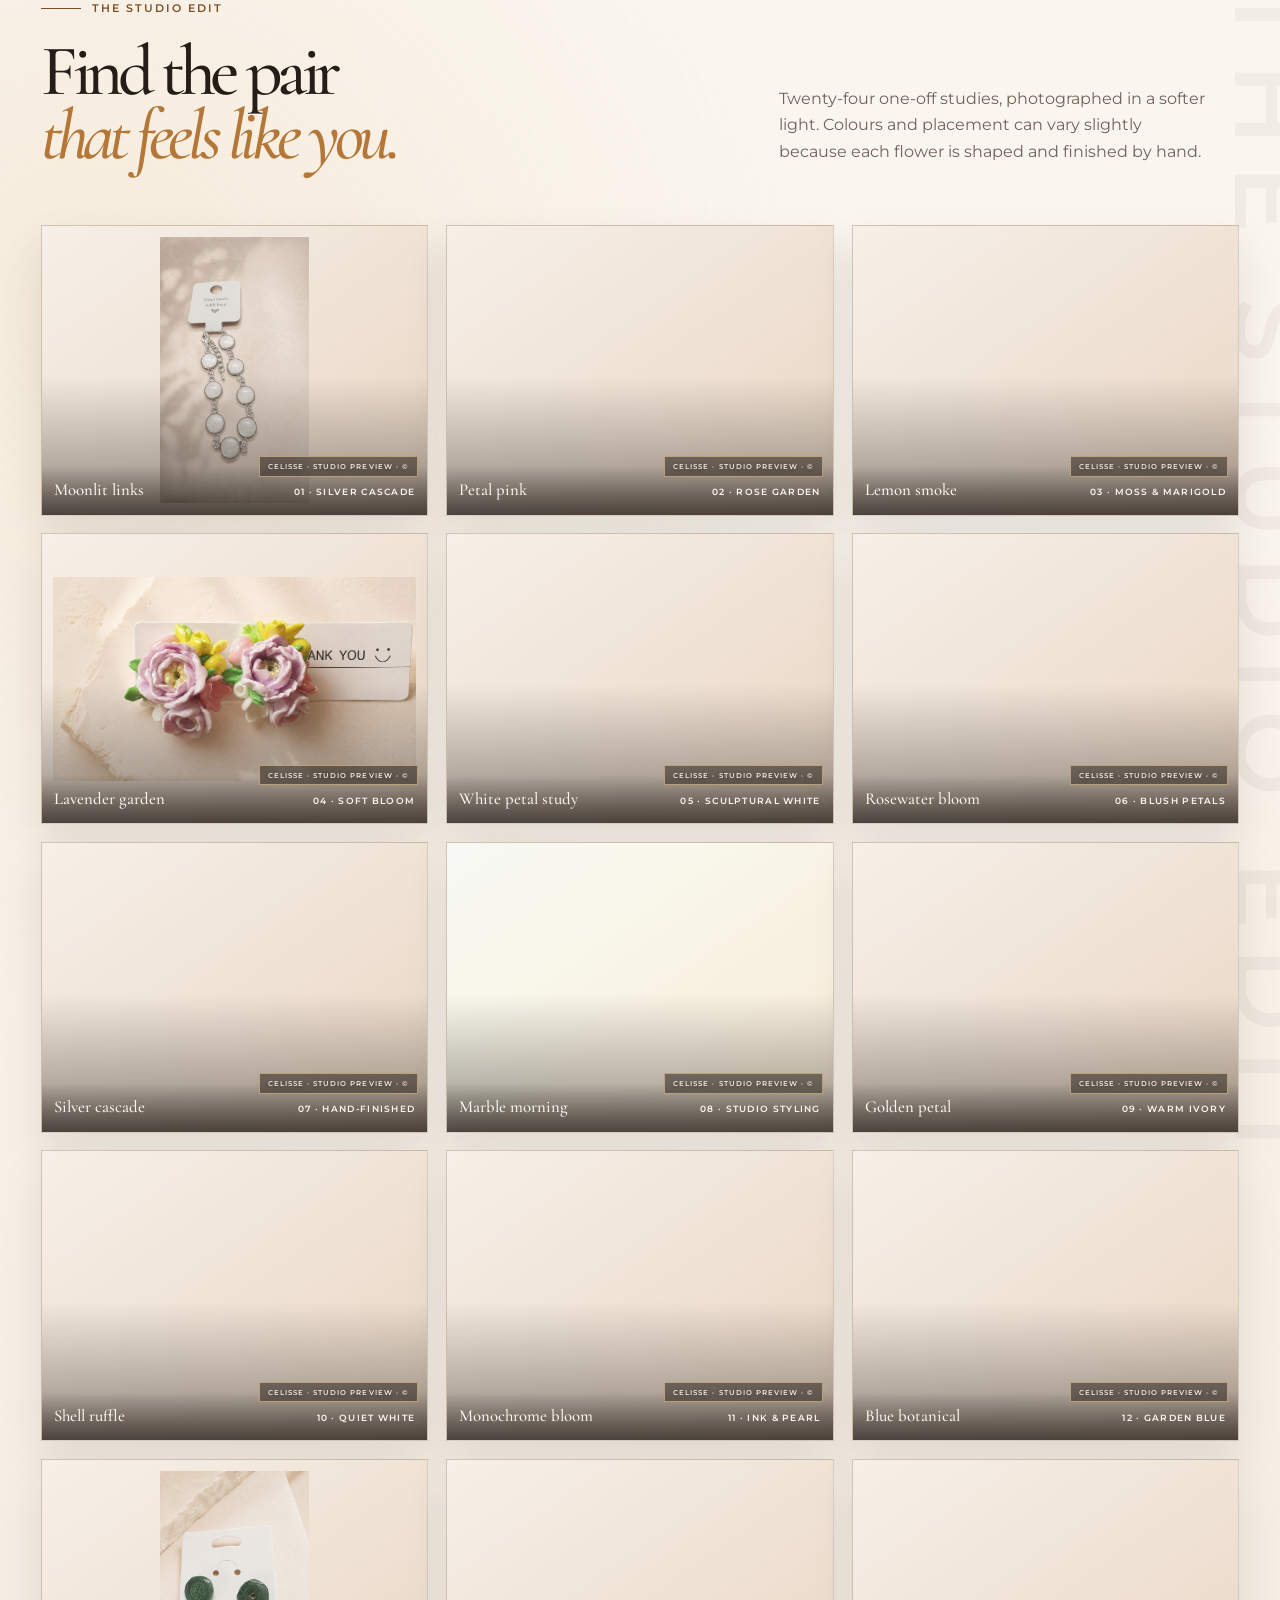
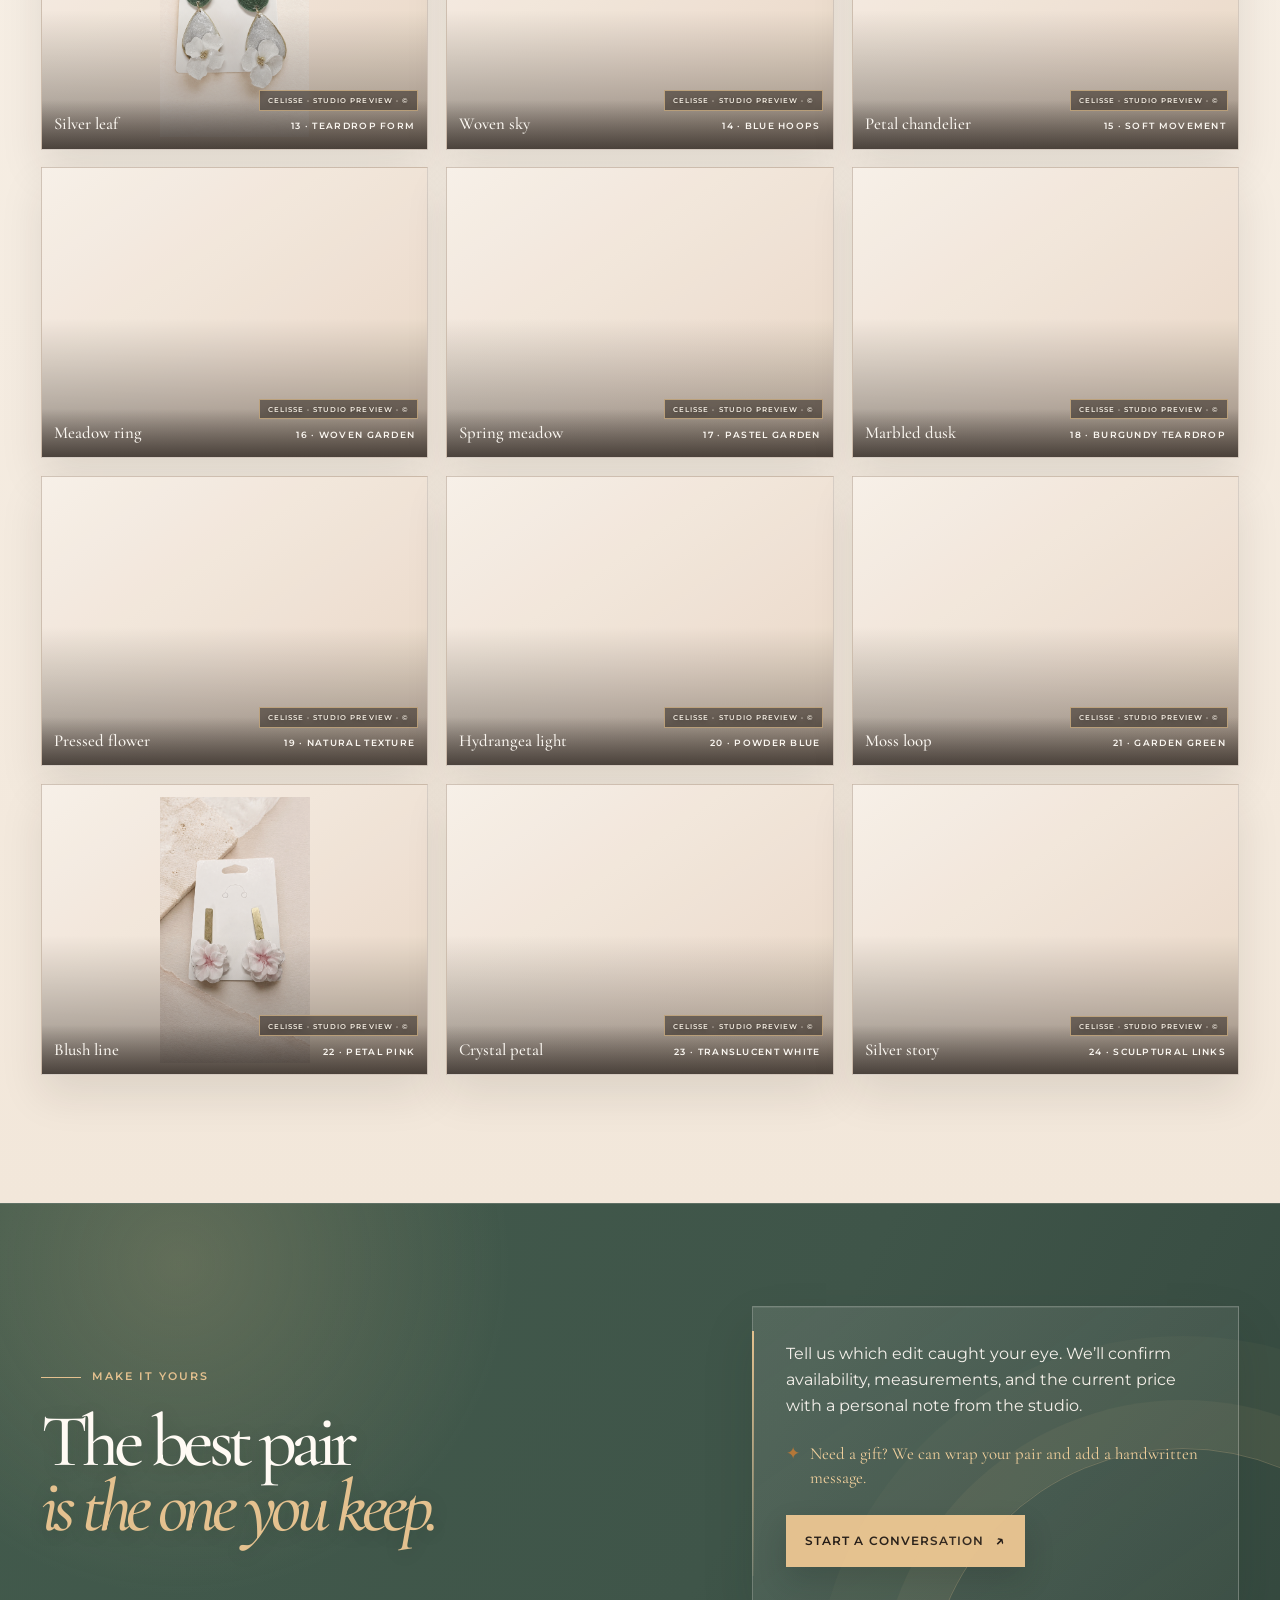
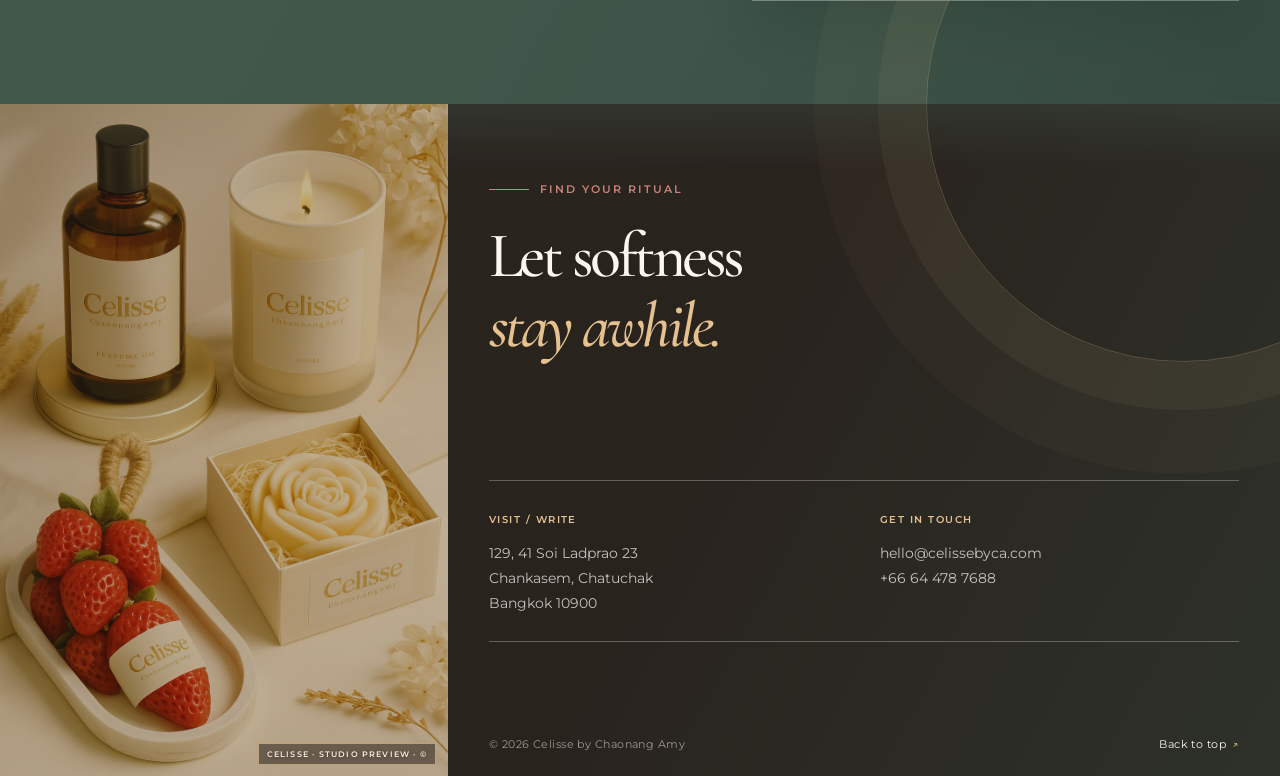
==== commit cf193435: "Balance earring band widths and rings" ====
--- a/earrings.html
+++ b/earrings.html
@@ -8,7 +8,7 @@
   <link rel="preconnect" href="https://fonts.googleapis.com">
   <link rel="preconnect" href="https://fonts.gstatic.com" crossorigin>
   <link href="https://fonts.googleapis.com/css2?family=Cormorant+Garamond:ital,wght@0,400;0,500;0,600;0,700;1,400;1,500&family=Montserrat:wght@400;500;600;700&display=swap" rel="stylesheet">
-  <link rel="stylesheet" href="assets/css/styles.css?v=20260905-earring-luxury-v6">
+  <link rel="stylesheet" href="assets/css/styles.css?v=20260905-earring-luxury-v7">
 </head>
 <body class="earrings-page">
   <a class="skip-link" href="#main-content">Skip to content</a>
--- a/assets/css/styles.css
+++ b/assets/css/styles.css
@@ -1353,3 +1353,19 @@
   .earrings-page .earring-footer::before { top: -12rem; right: -14rem; width: 24rem; height: 24rem; }
   .earrings-page .earring-footer::after { height: 2.5rem; }
 }
+
+/* Full-bleed footer and one deliberate ring system at the green-to-brown seam. */
+.earrings-page .site-footer { max-width: none; }
+.earrings-page .earring-order::after { display: none; }
+.earrings-page .earring-footer::before {
+  top: -16rem;
+  right: -10rem;
+  width: 32rem;
+  height: 32rem;
+  border-color: rgba(228, 193, 143, 0.26);
+  box-shadow: 0 0 0 3rem rgba(228, 193, 143, 0.055), 0 0 0 7rem rgba(228, 193, 143, 0.028);
+}
+
+@media (max-width: 560px) {
+  .earrings-page .earring-footer::before { top: -11rem; right: -13rem; width: 23rem; height: 23rem; }
+}
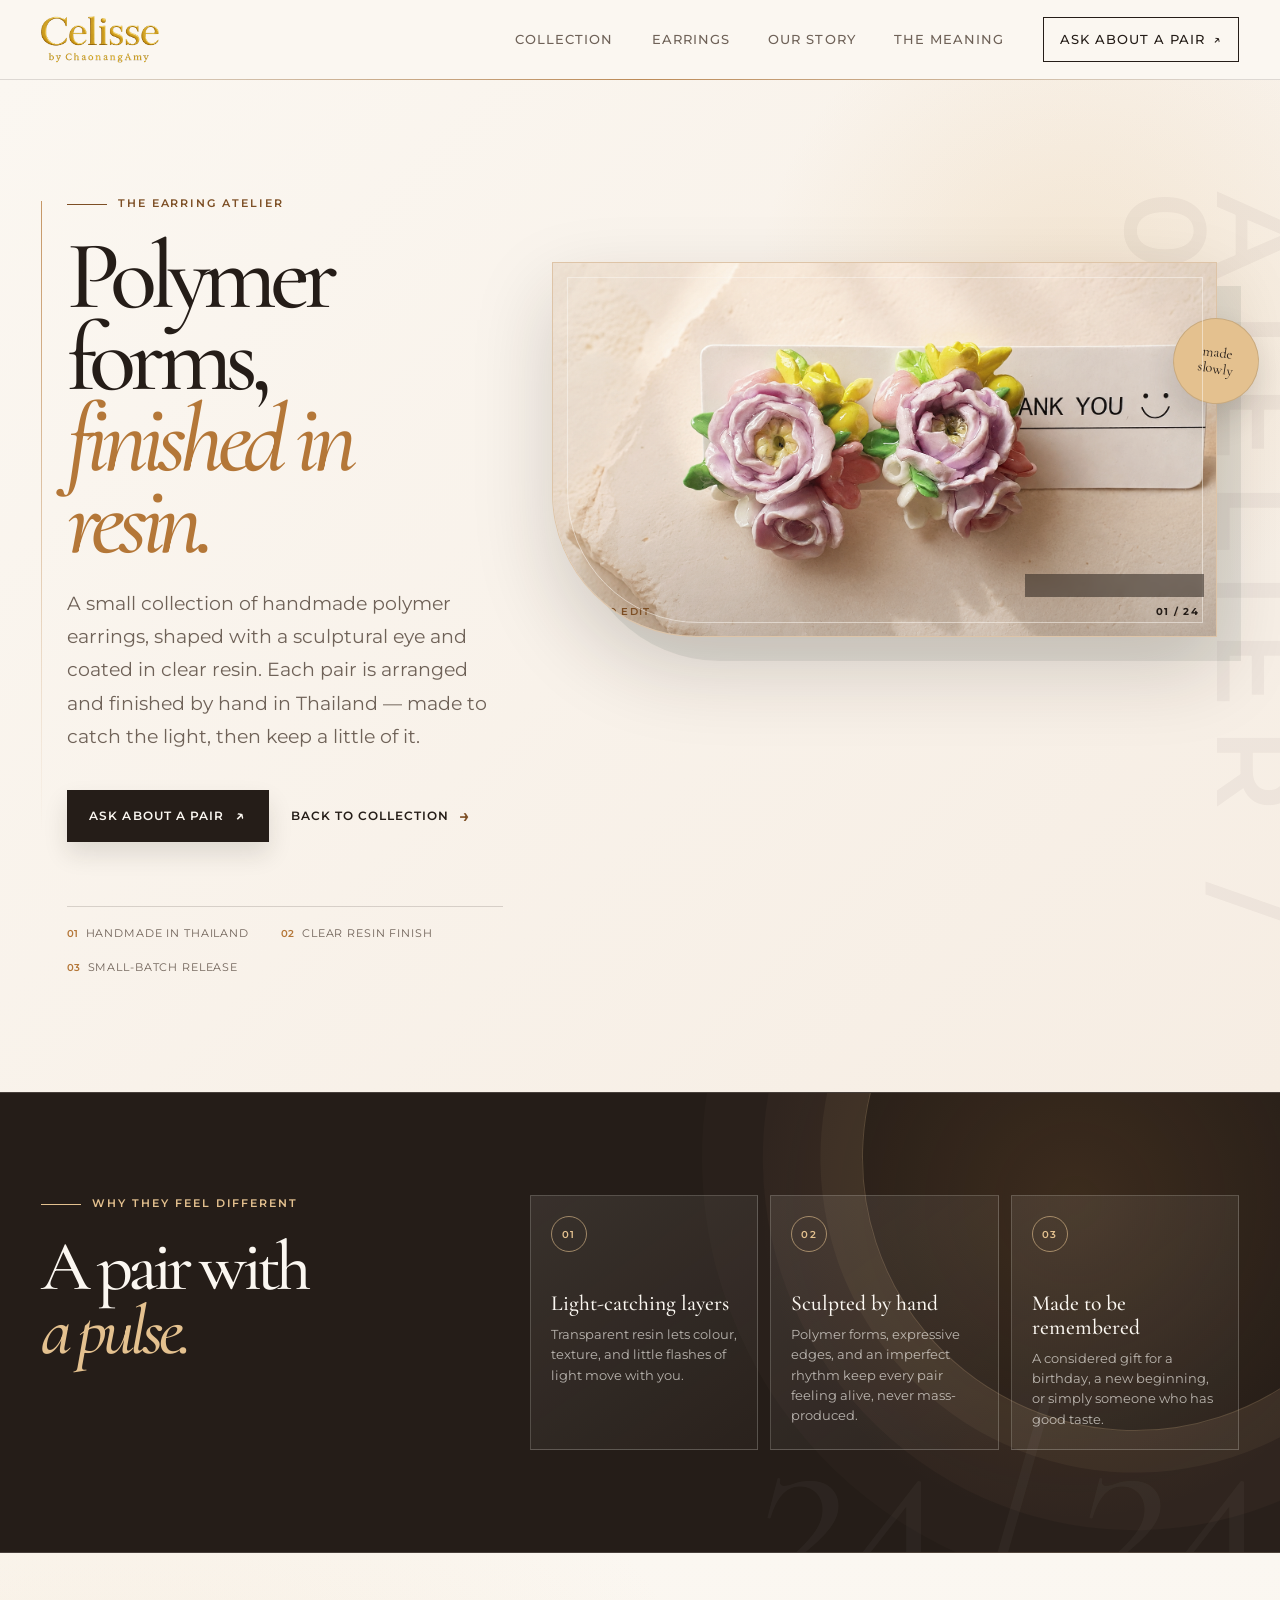
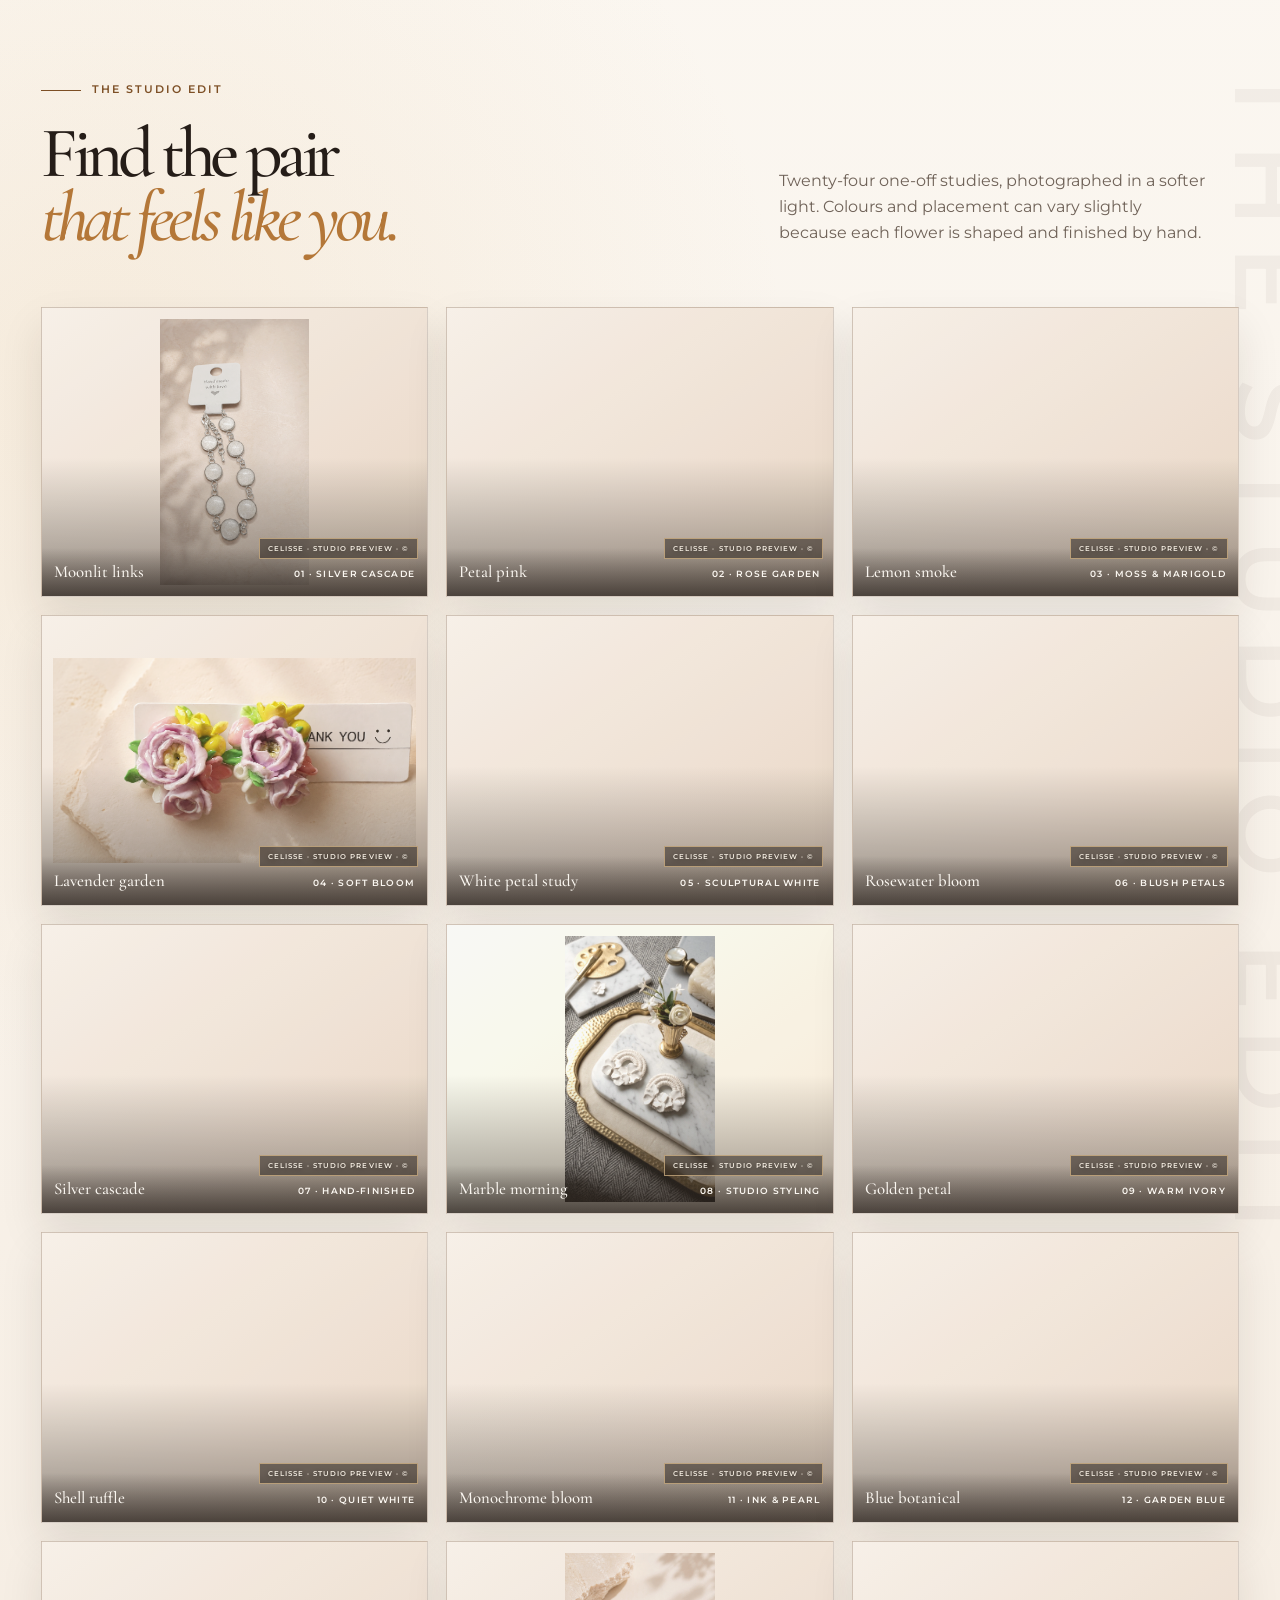
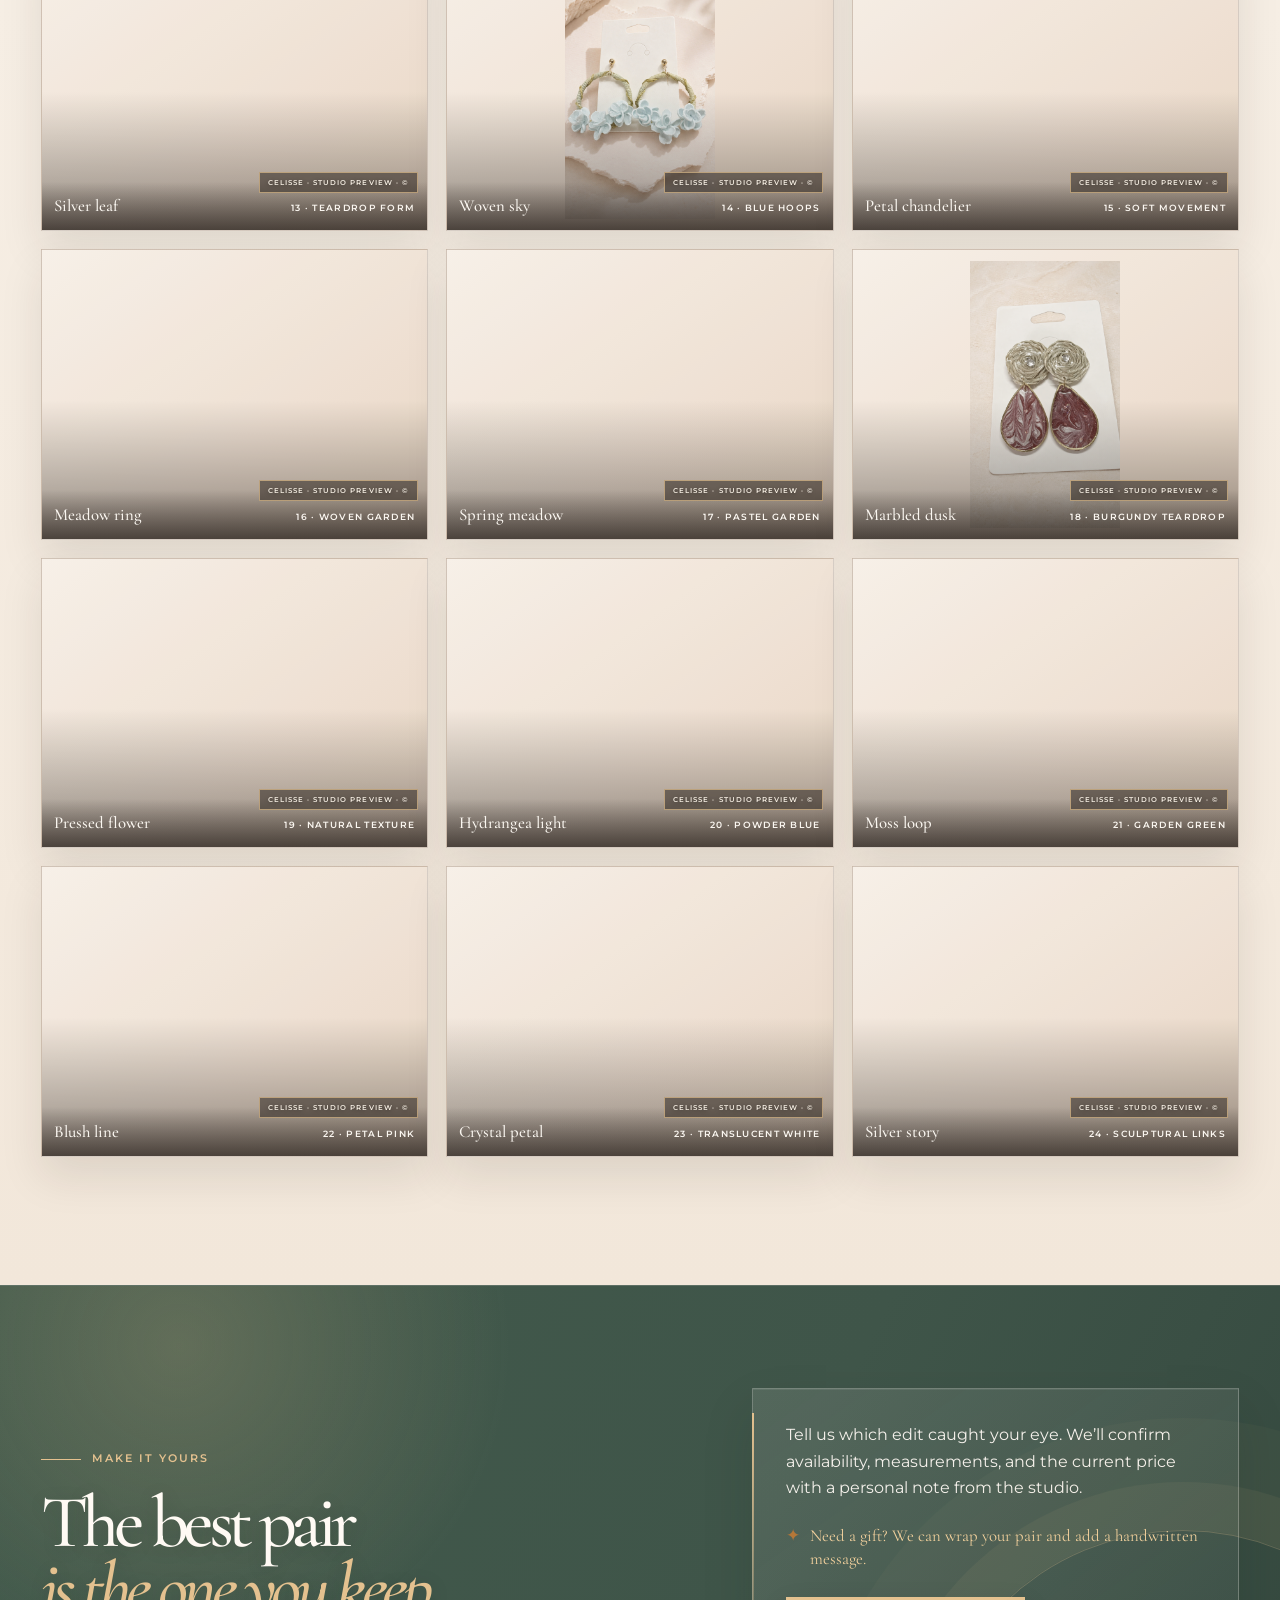
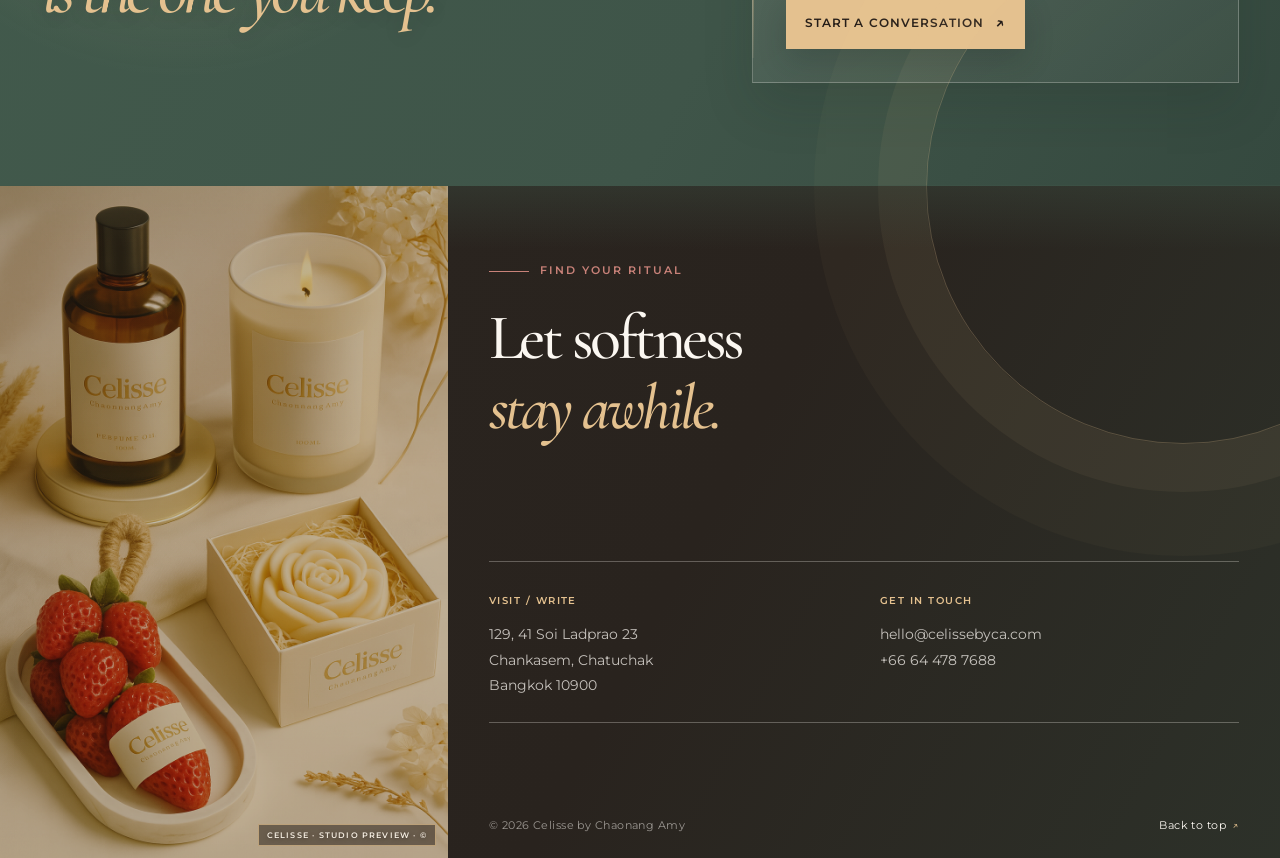
==== commit 6a4c7d90: "Scale earring hero image" ====
--- a/earrings.html
+++ b/earrings.html
@@ -8,7 +8,7 @@
   <link rel="preconnect" href="https://fonts.googleapis.com">
   <link rel="preconnect" href="https://fonts.gstatic.com" crossorigin>
   <link href="https://fonts.googleapis.com/css2?family=Cormorant+Garamond:ital,wght@0,400;0,500;0,600;0,700;1,400;1,500&family=Montserrat:wght@400;500;600;700&display=swap" rel="stylesheet">
-  <link rel="stylesheet" href="assets/css/styles.css?v=20260905-earring-luxury-v7">
+  <link rel="stylesheet" href="assets/css/styles.css?v=20260905-earring-luxury-v8">
 </head>
 <body class="earrings-page">
   <a class="skip-link" href="#main-content">Skip to content</a>
--- a/assets/css/styles.css
+++ b/assets/css/styles.css
@@ -1369,3 +1369,19 @@
 @media (max-width: 560px) {
   .earrings-page .earring-footer::before { top: -11rem; right: -13rem; width: 23rem; height: 23rem; }
 }
+
+/* Give the atelier hero the same visual presence as the homepage hero. */
+@media (min-width: 851px) {
+  .earrings-page .earring-hero {
+    grid-template-columns: minmax(0, 0.82fr) minmax(24rem, 1.18fr);
+    gap: clamp(2rem, 5.5vw, 5.5rem);
+  }
+
+  .earrings-page .earring-hero-art {
+    min-height: clamp(40rem, 72vh, 48rem);
+  }
+
+  .earrings-page .earring-hero-frame {
+    inset: 0 0.25rem 2.2rem -1.35rem;
+  }
+}
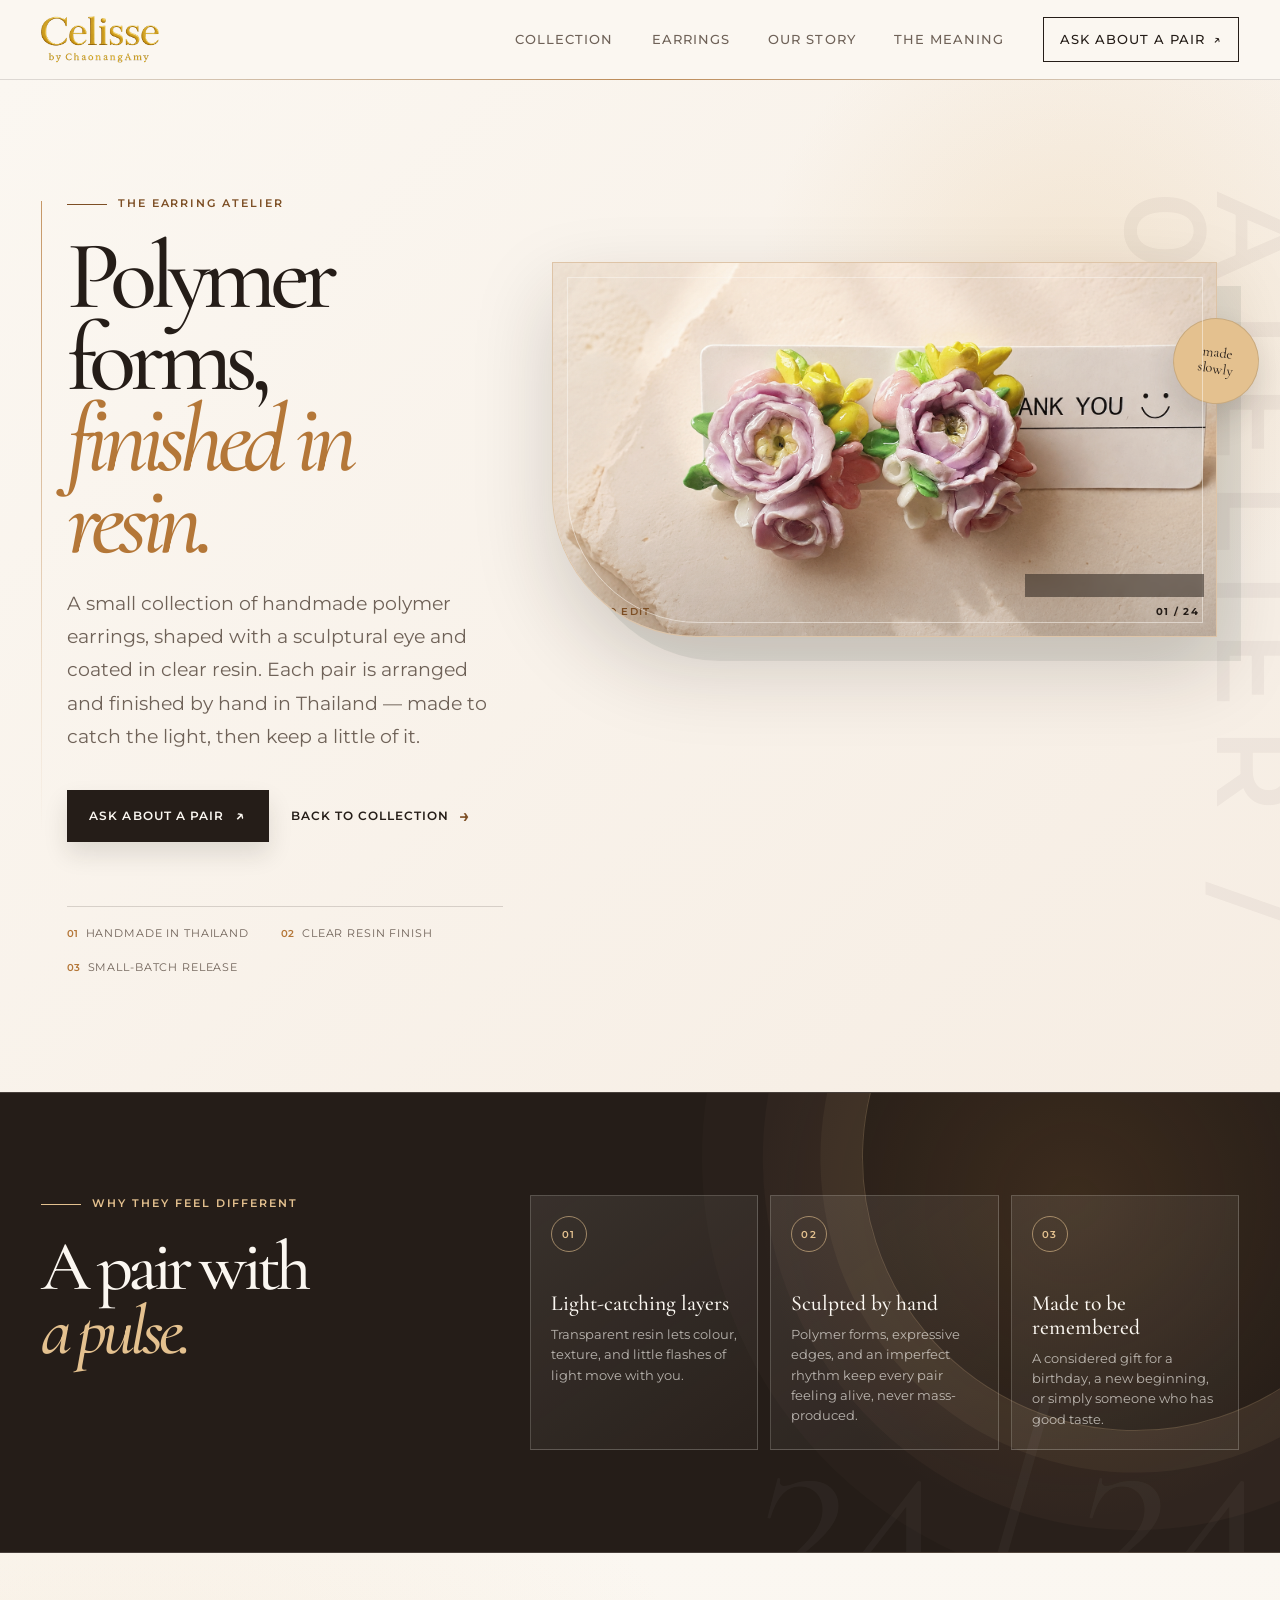
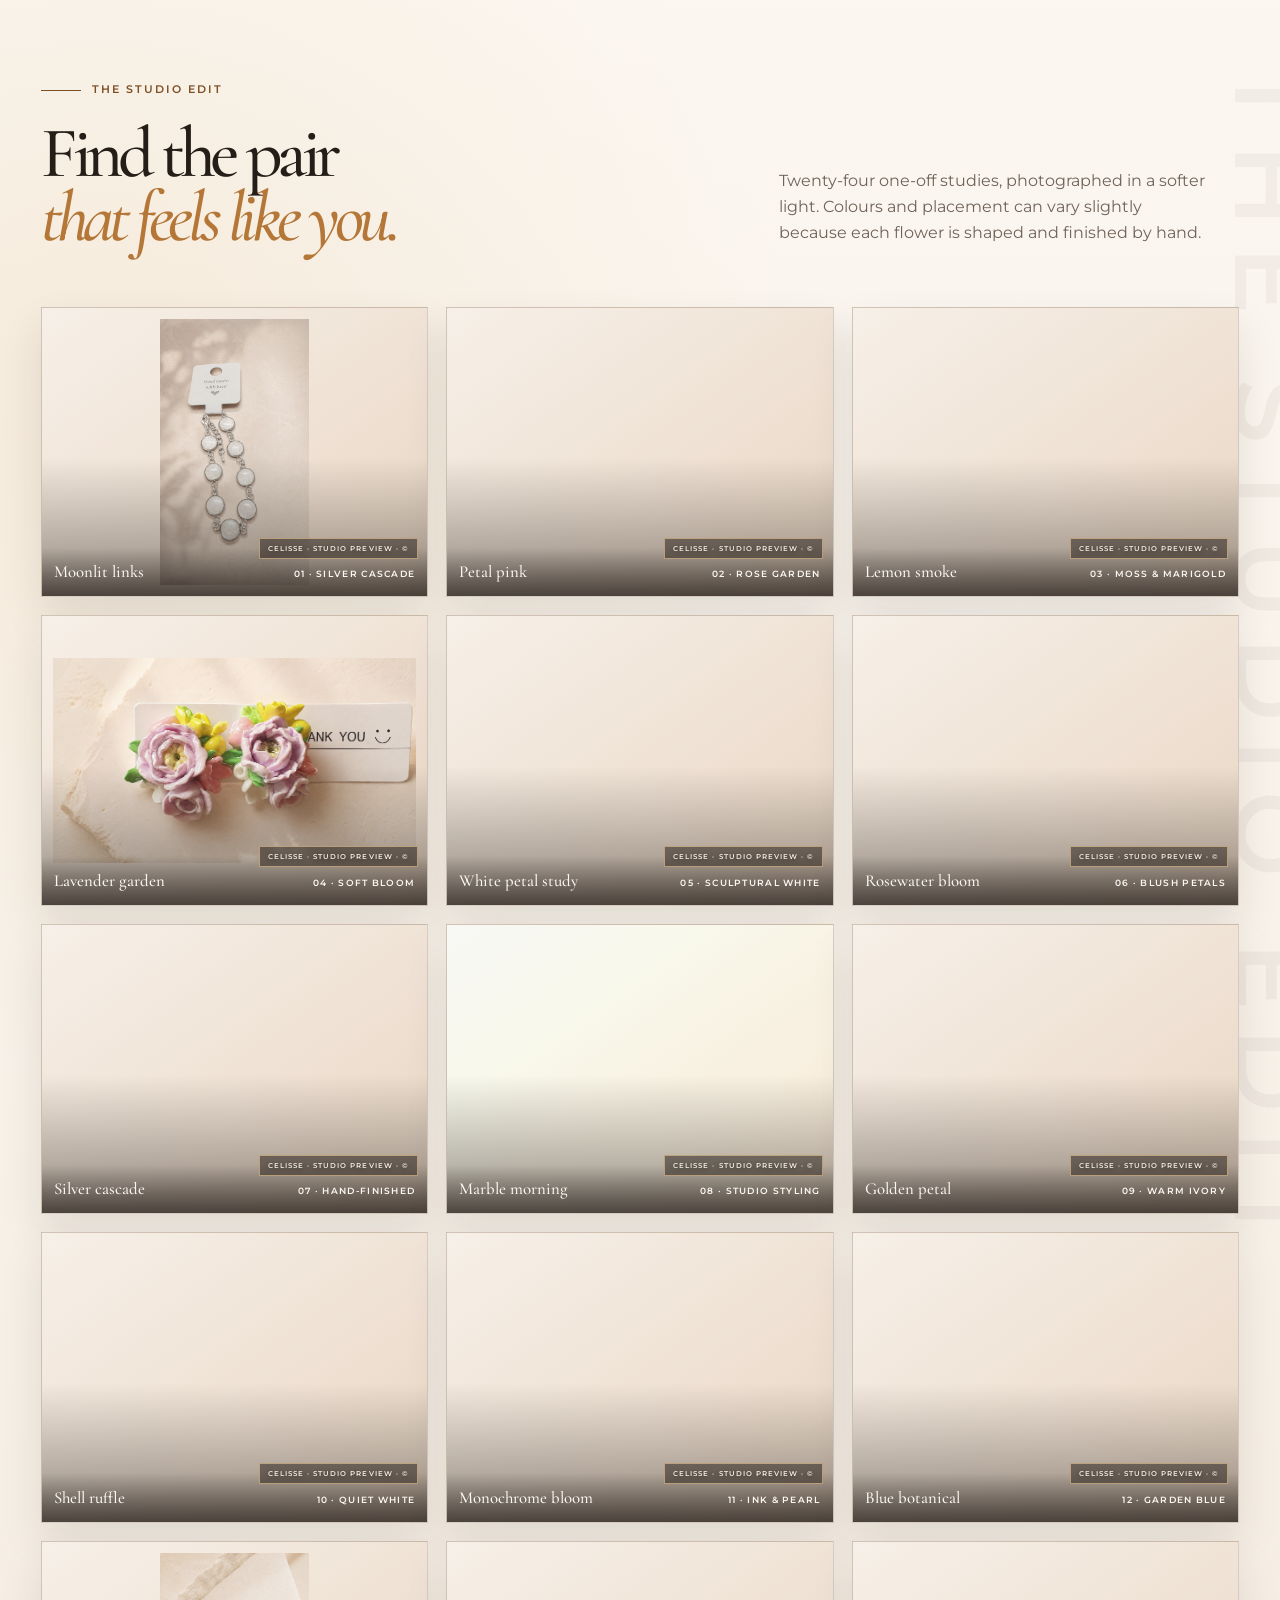
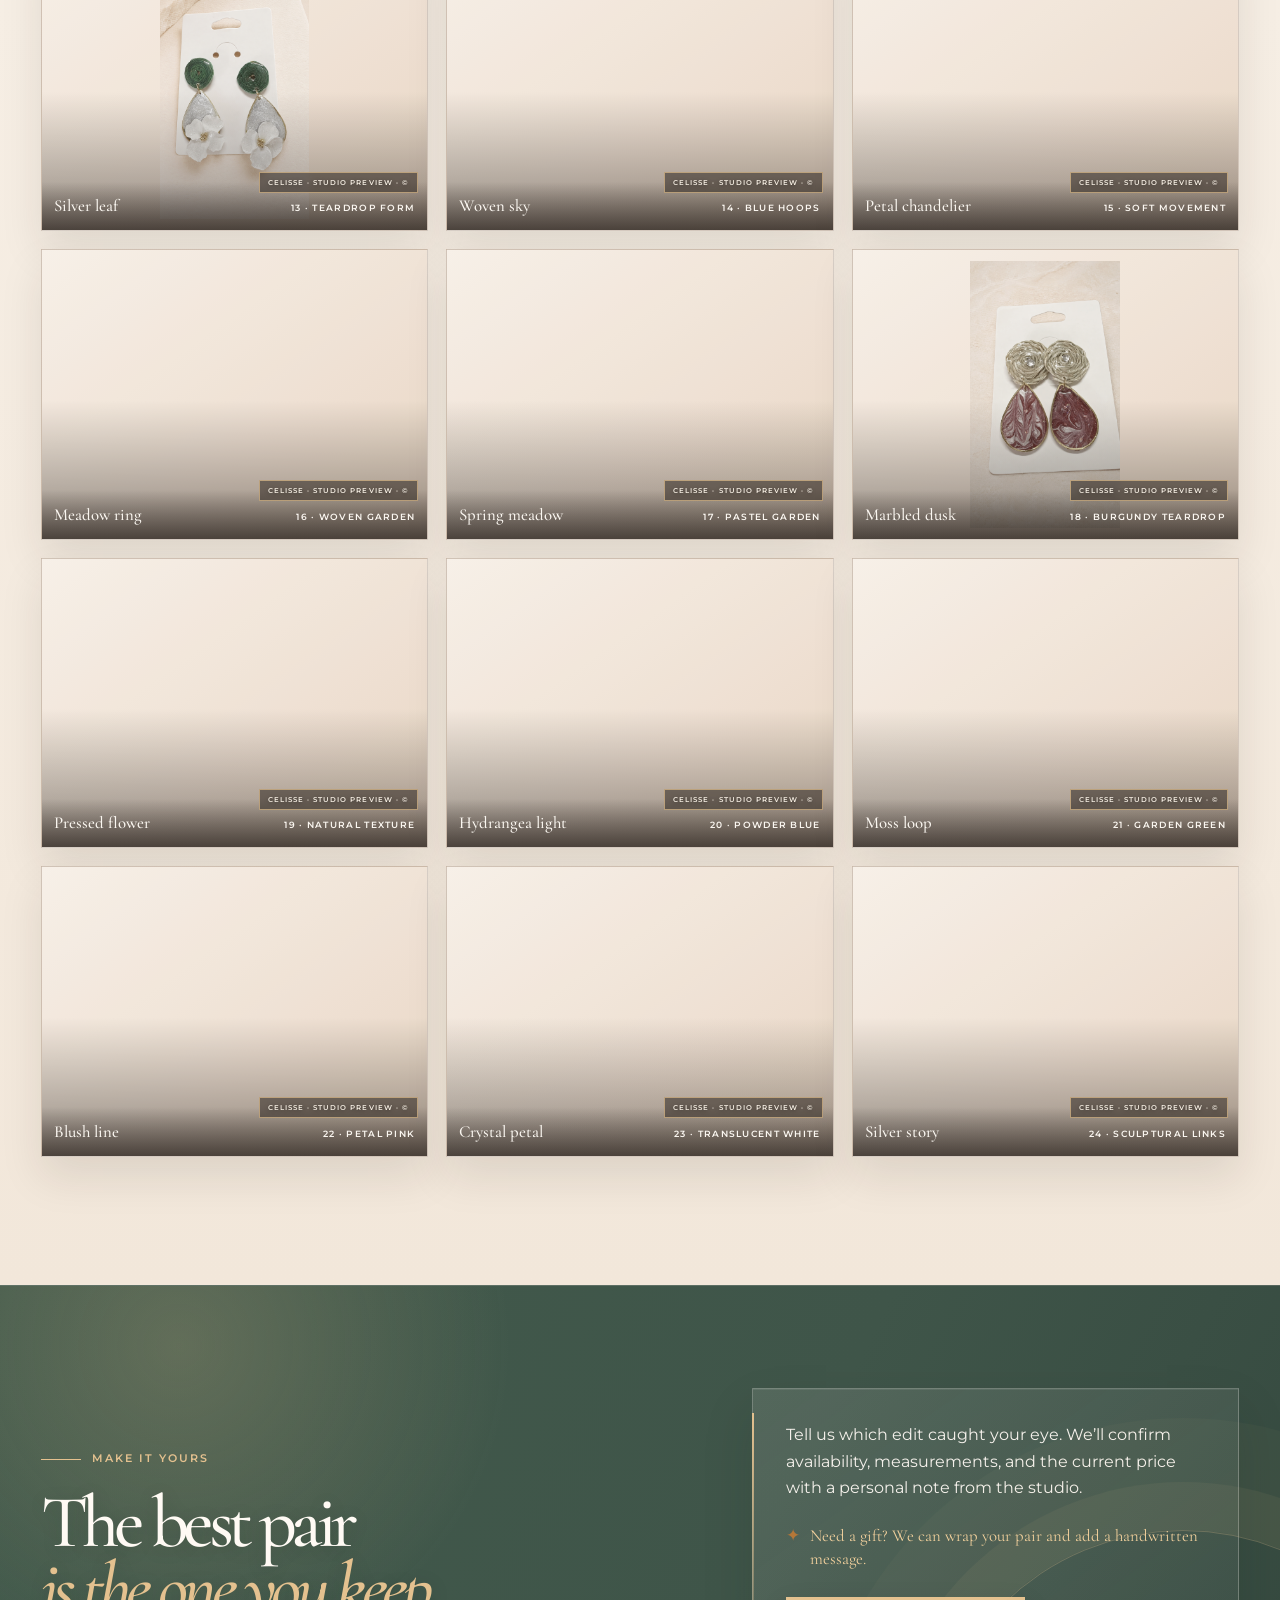
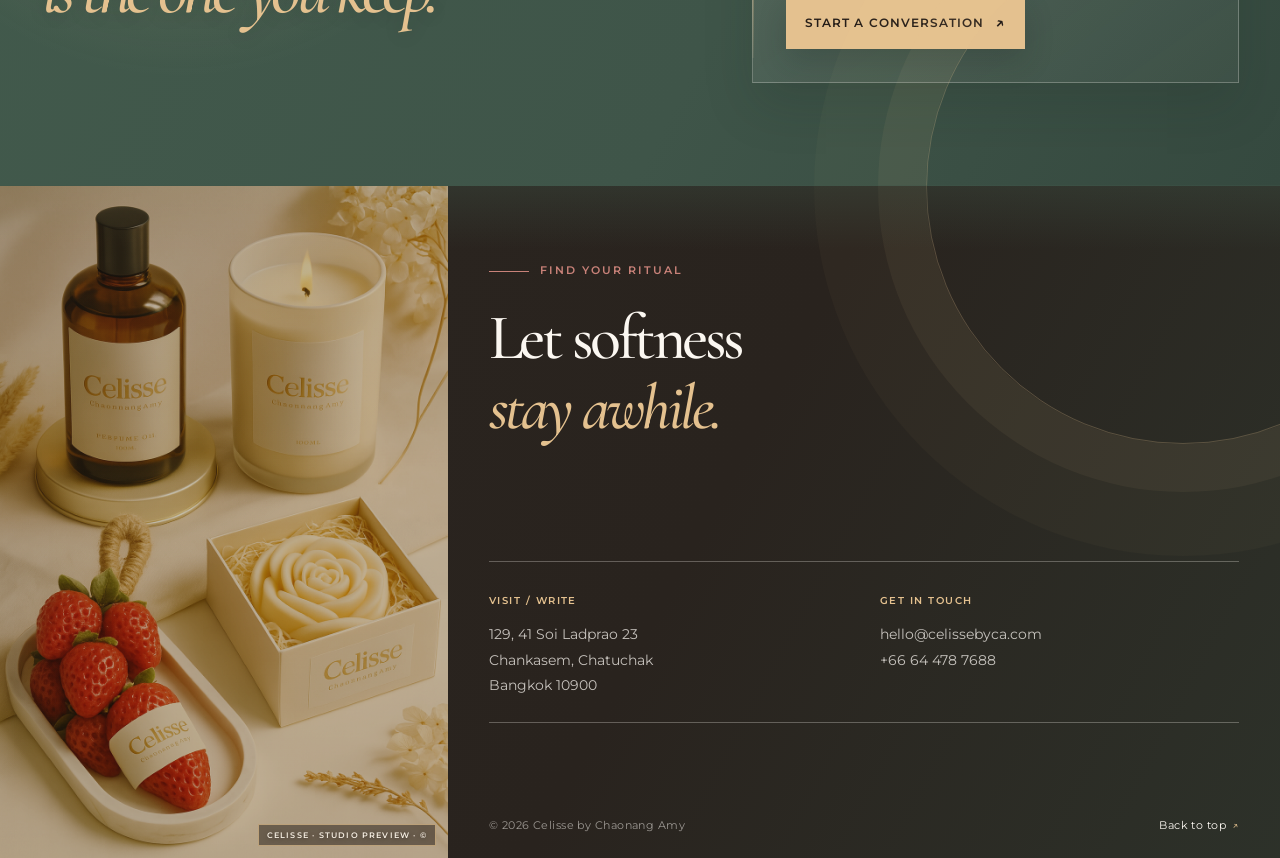
==== commit 7861a27b: "Clean earring navigation URLs" ====
--- a/earrings.html
+++ b/earrings.html
@@ -23,7 +23,7 @@
     </button>
     <nav class="site-nav" id="site-nav" aria-label="Primary navigation">
       <a href="index.html#collection">Collection</a>
-      <a href="earrings.html?v=earring-luxury-2#atelier">Earrings</a>
+      <a href="earrings.html#atelier">Earrings</a>
       <a href="index.html#story">Our story</a>
       <a href="index.html#meaning">The meaning</a>
       <a class="nav-cta" href="#contact">Ask about a pair <span aria-hidden="true">↗</span></a>
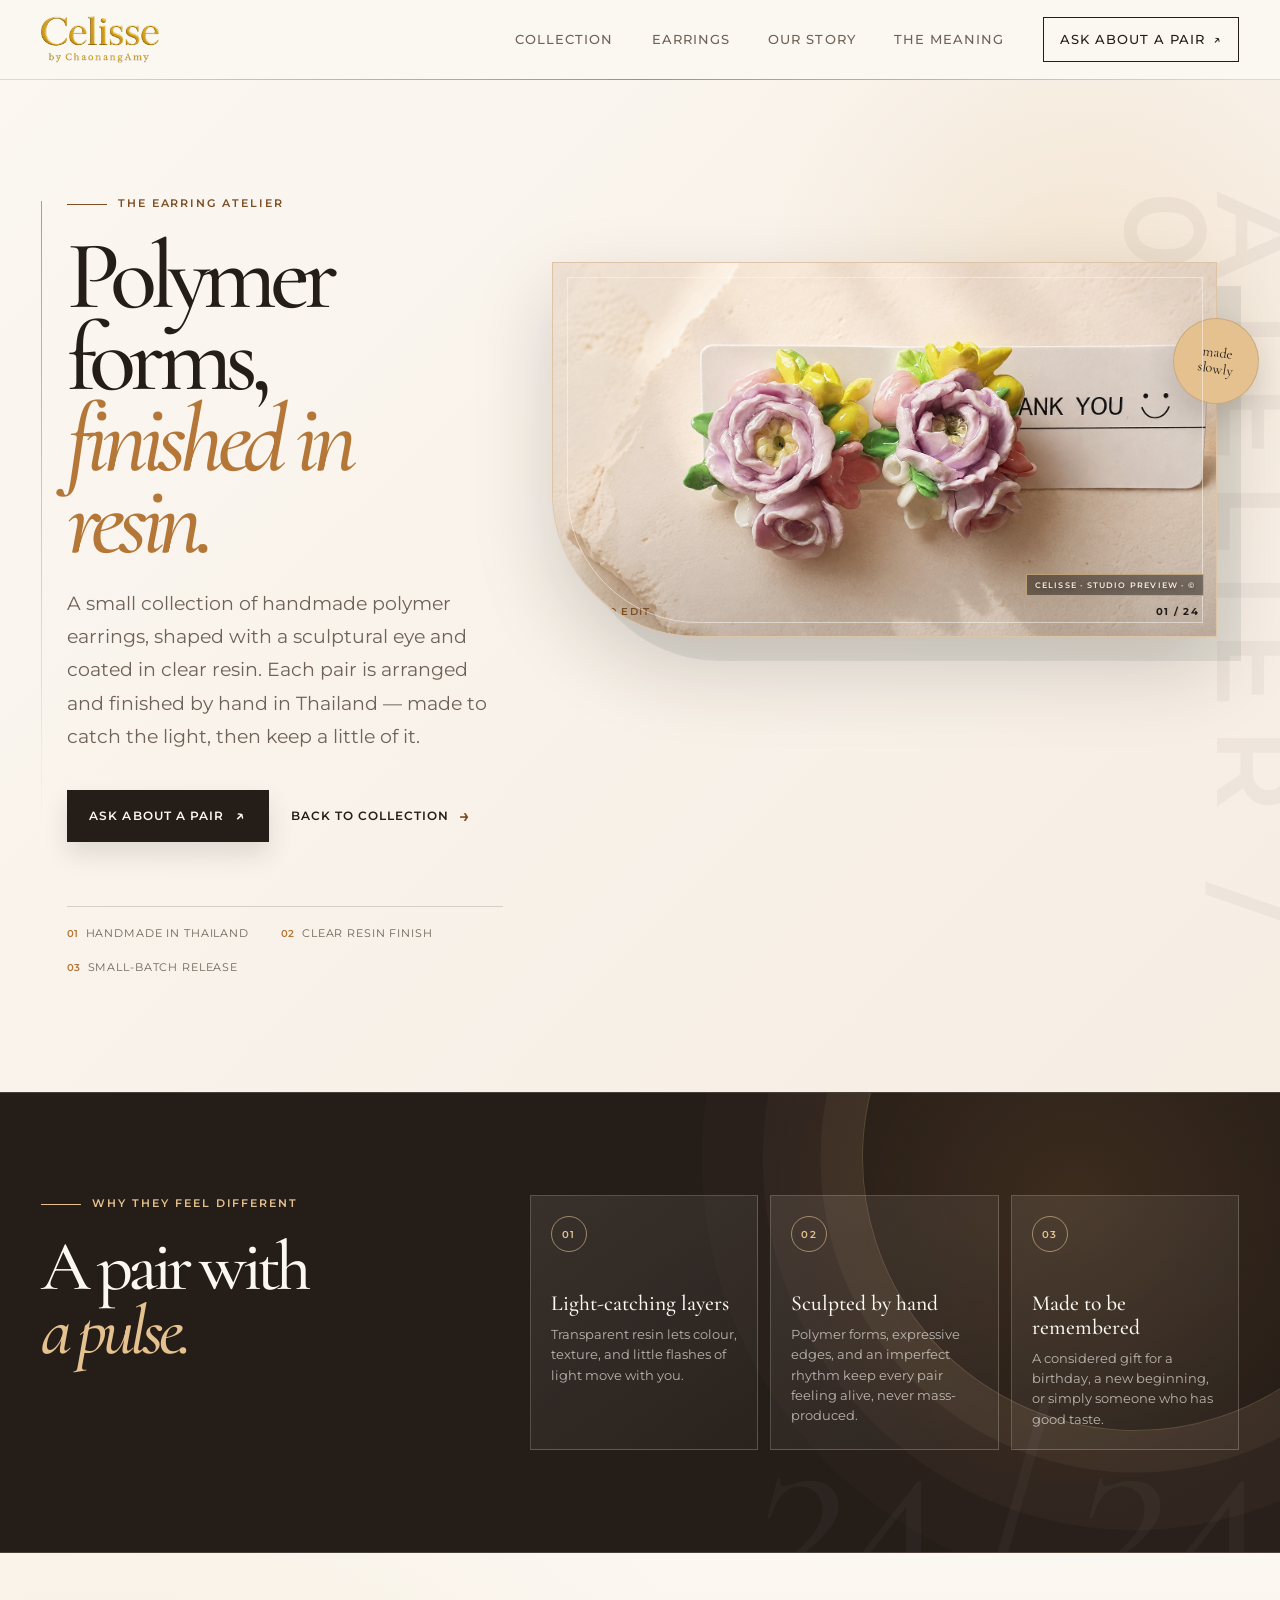
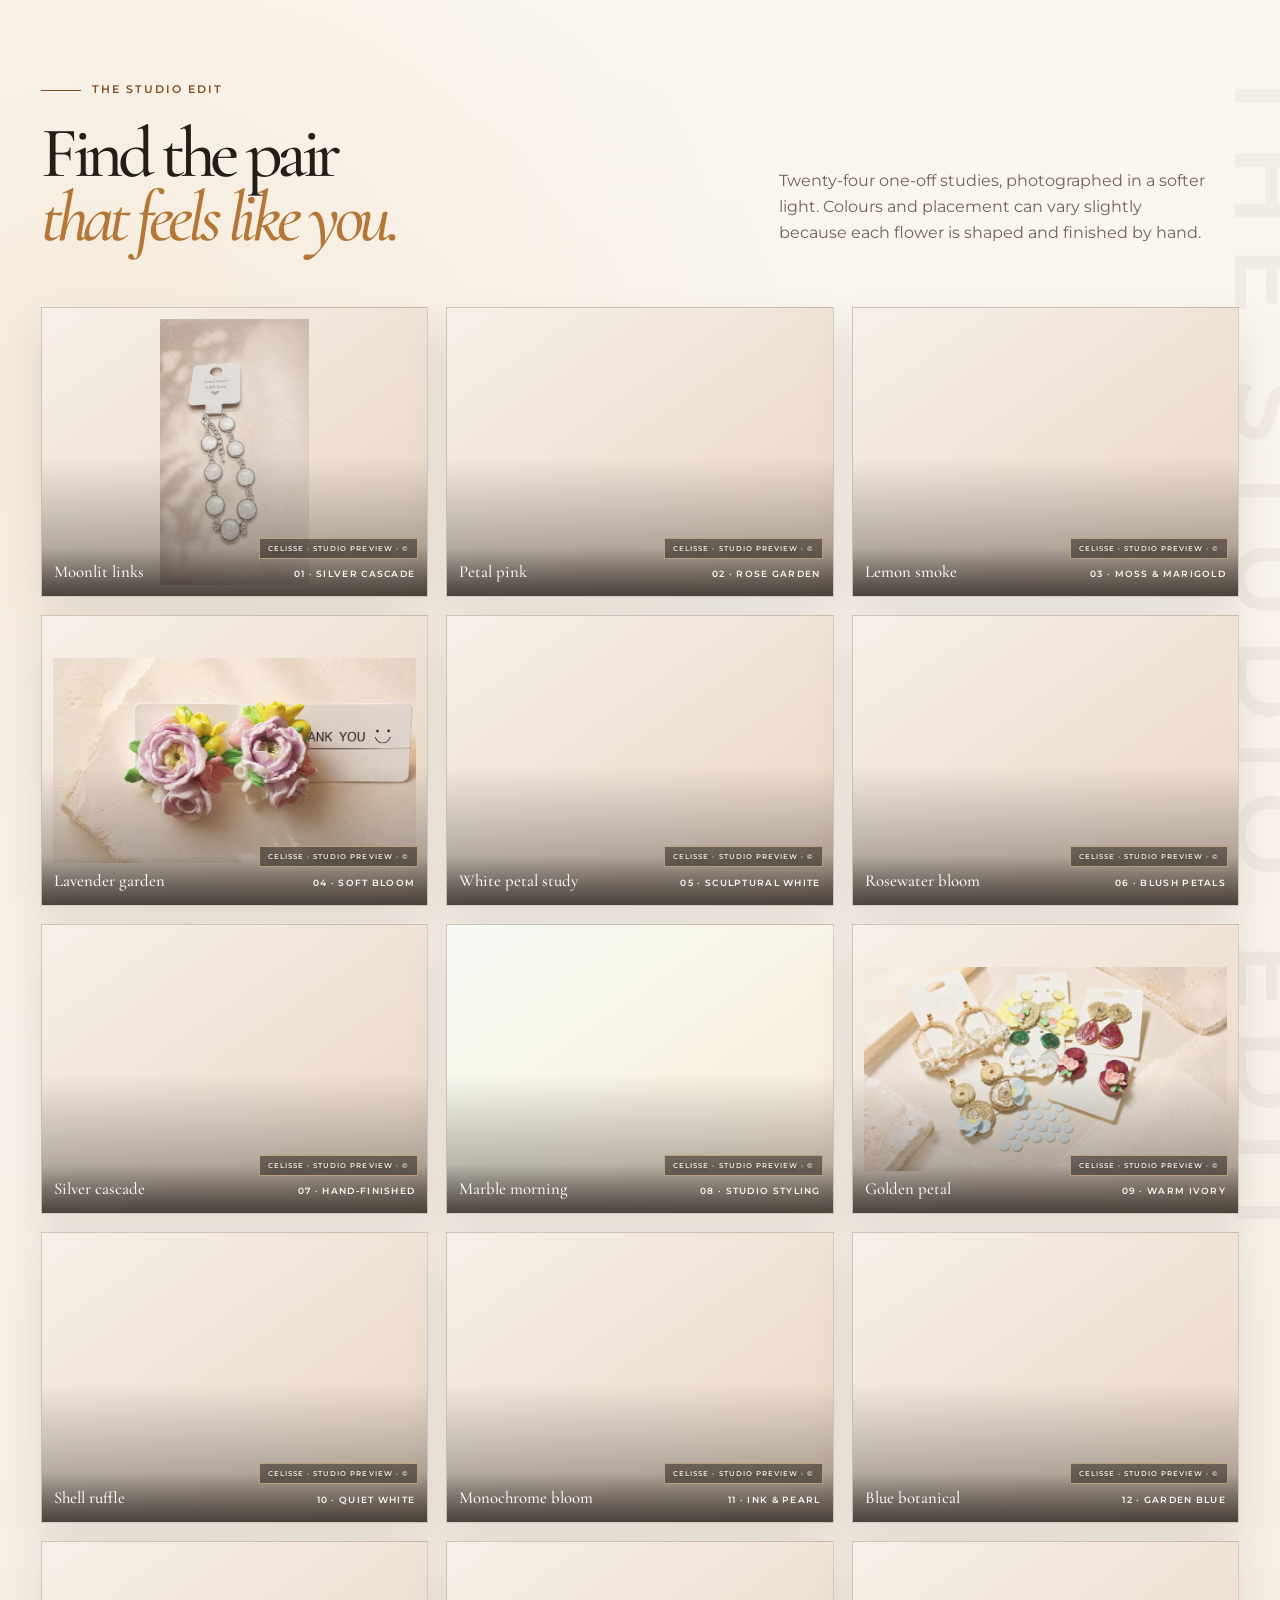
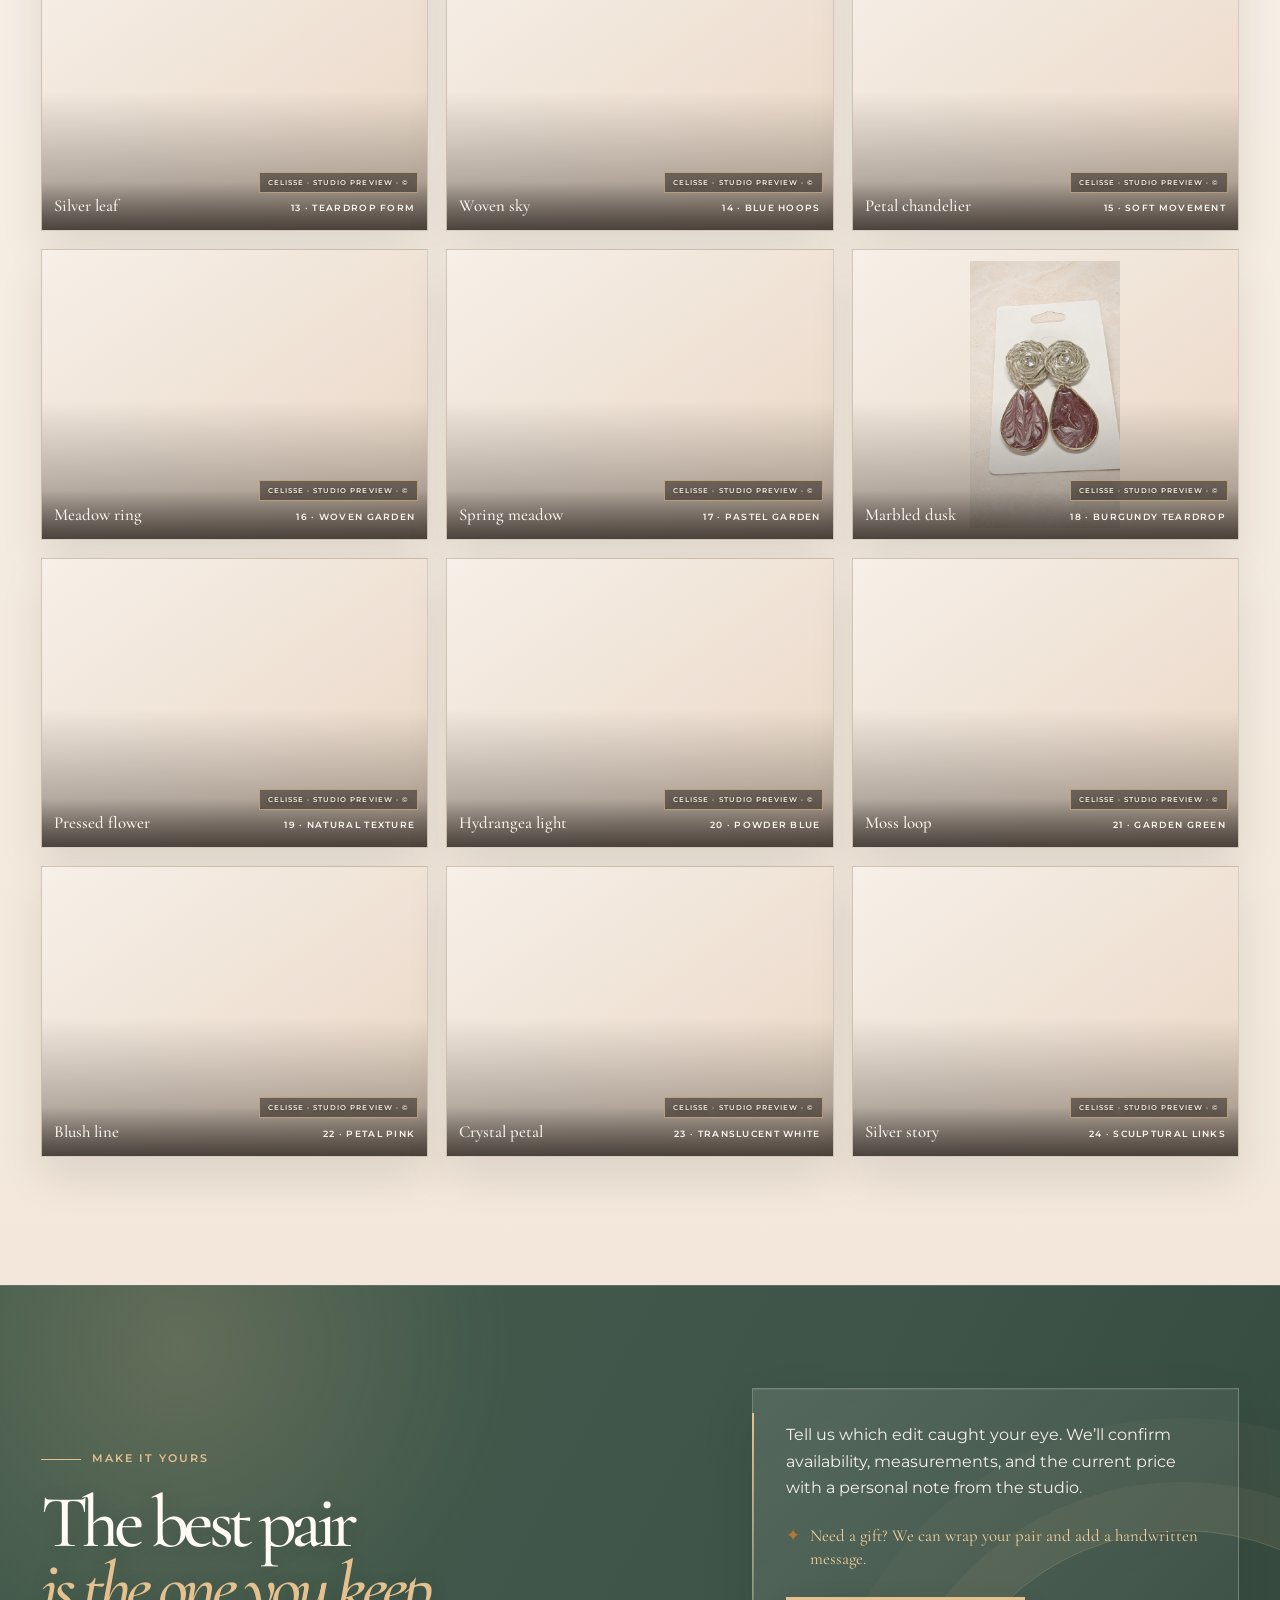
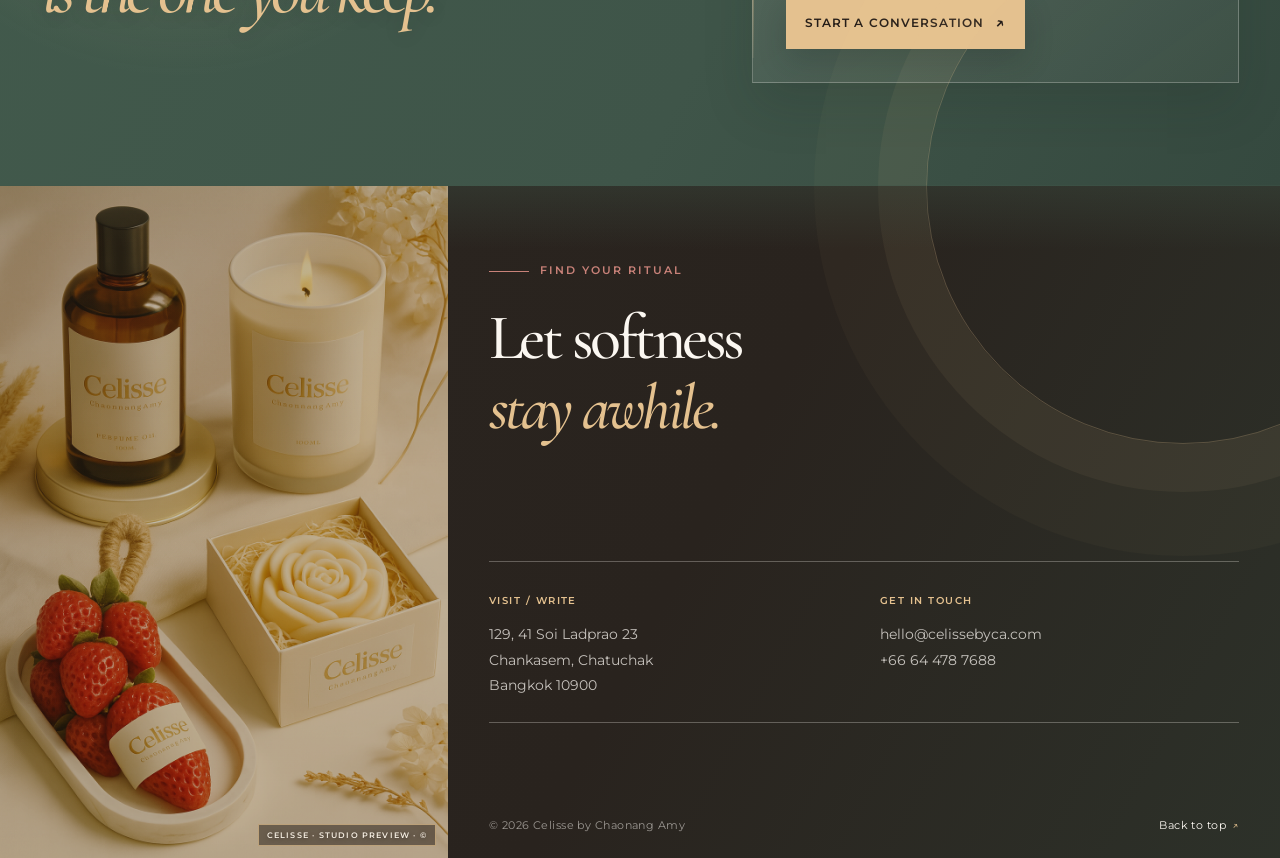
==== commit 2fdf95ae: "Use clean earring page URLs" ====
--- a/earrings.html
+++ b/earrings.html
@@ -23,7 +23,7 @@
     </button>
     <nav class="site-nav" id="site-nav" aria-label="Primary navigation">
       <a href="index.html#collection">Collection</a>
-      <a href="earrings.html#atelier">Earrings</a>
+      <a href="earrings.html">Earrings</a>
       <a href="index.html#story">Our story</a>
       <a href="index.html#meaning">The meaning</a>
       <a class="nav-cta" href="#contact">Ask about a pair <span aria-hidden="true">↗</span></a>
